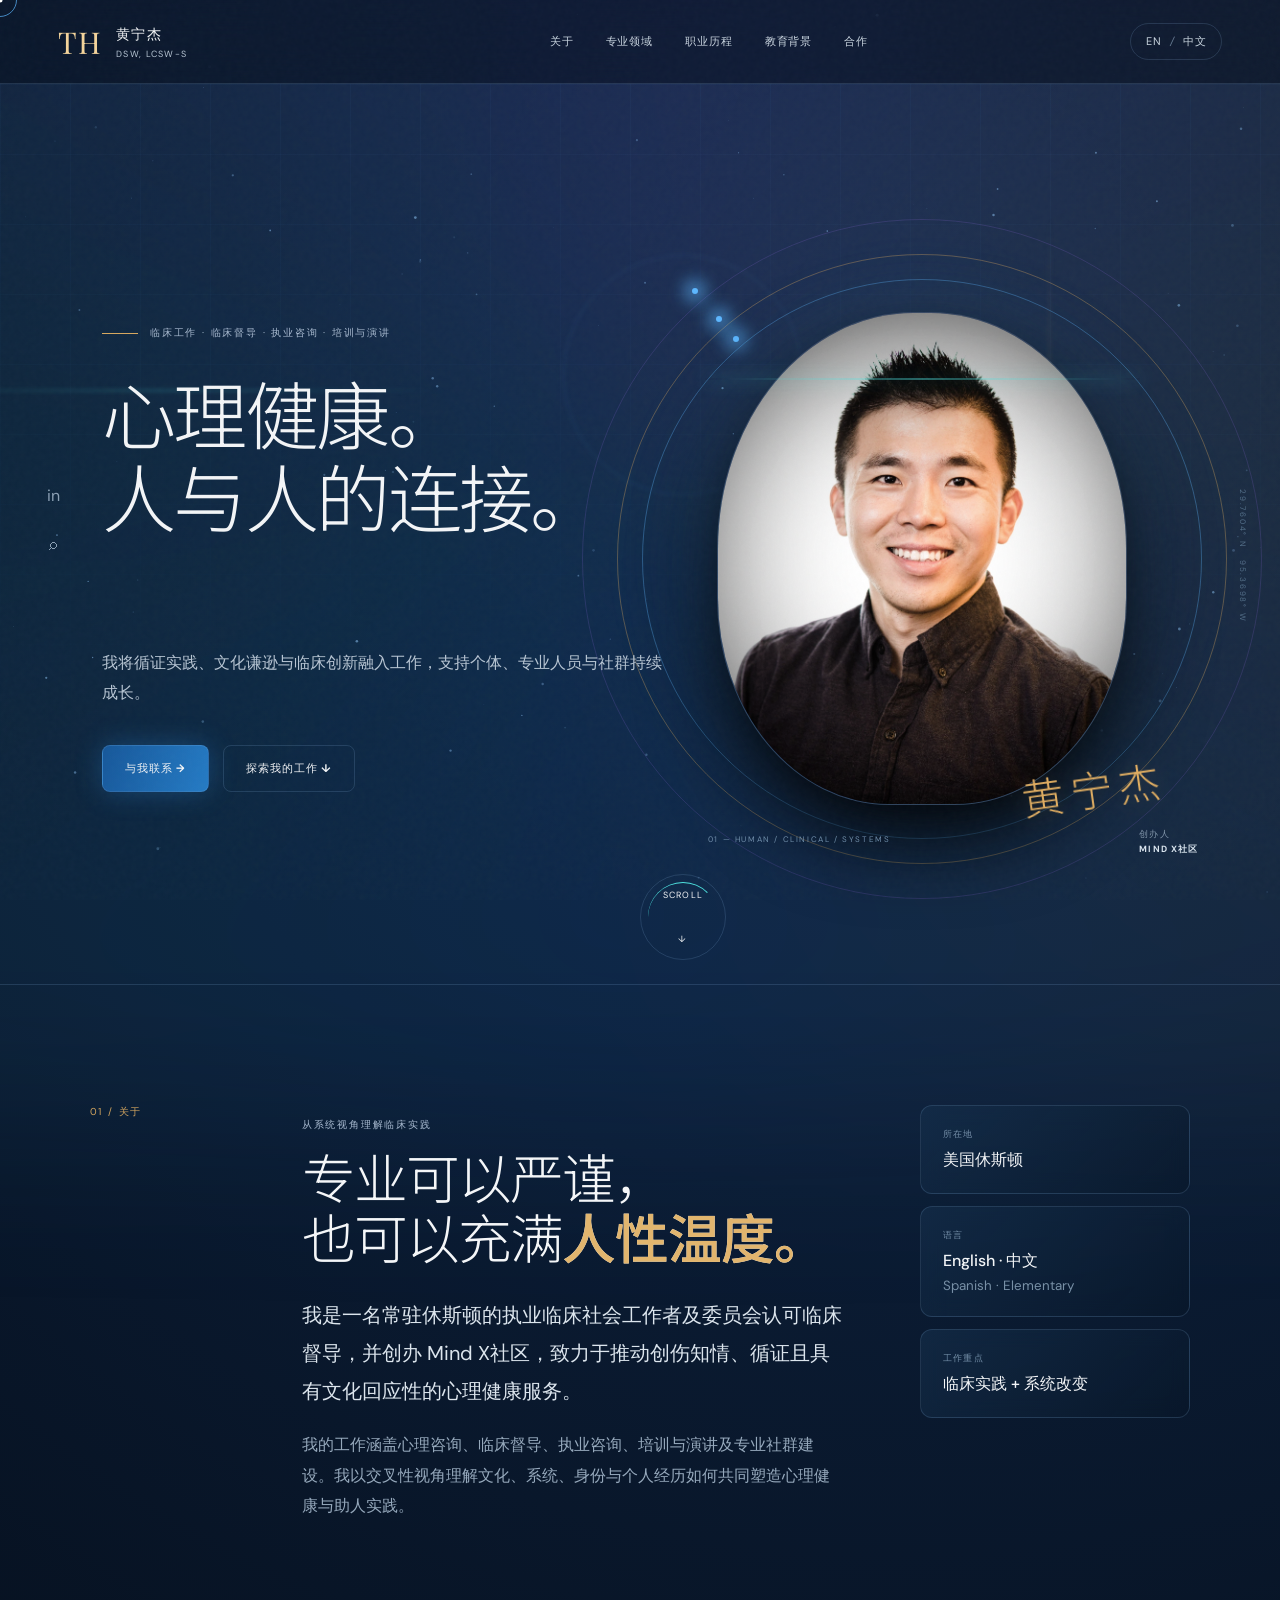
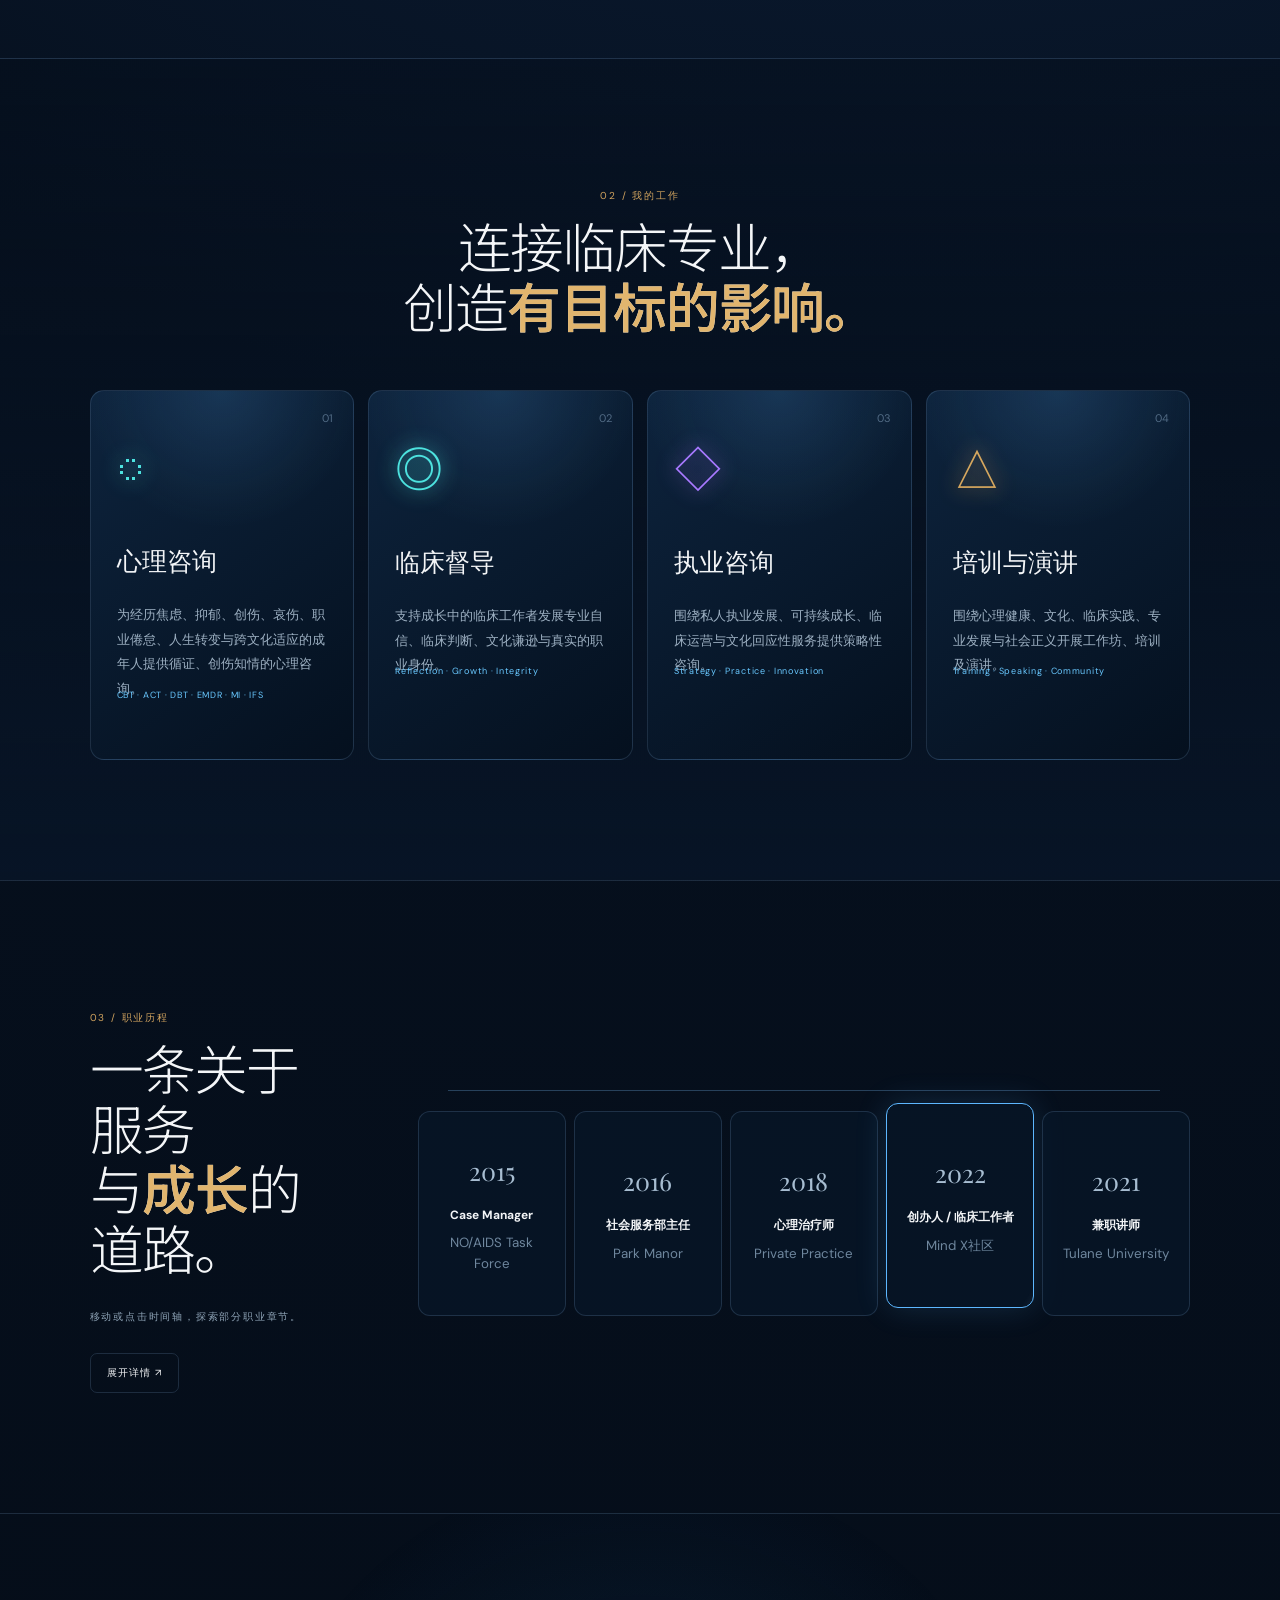
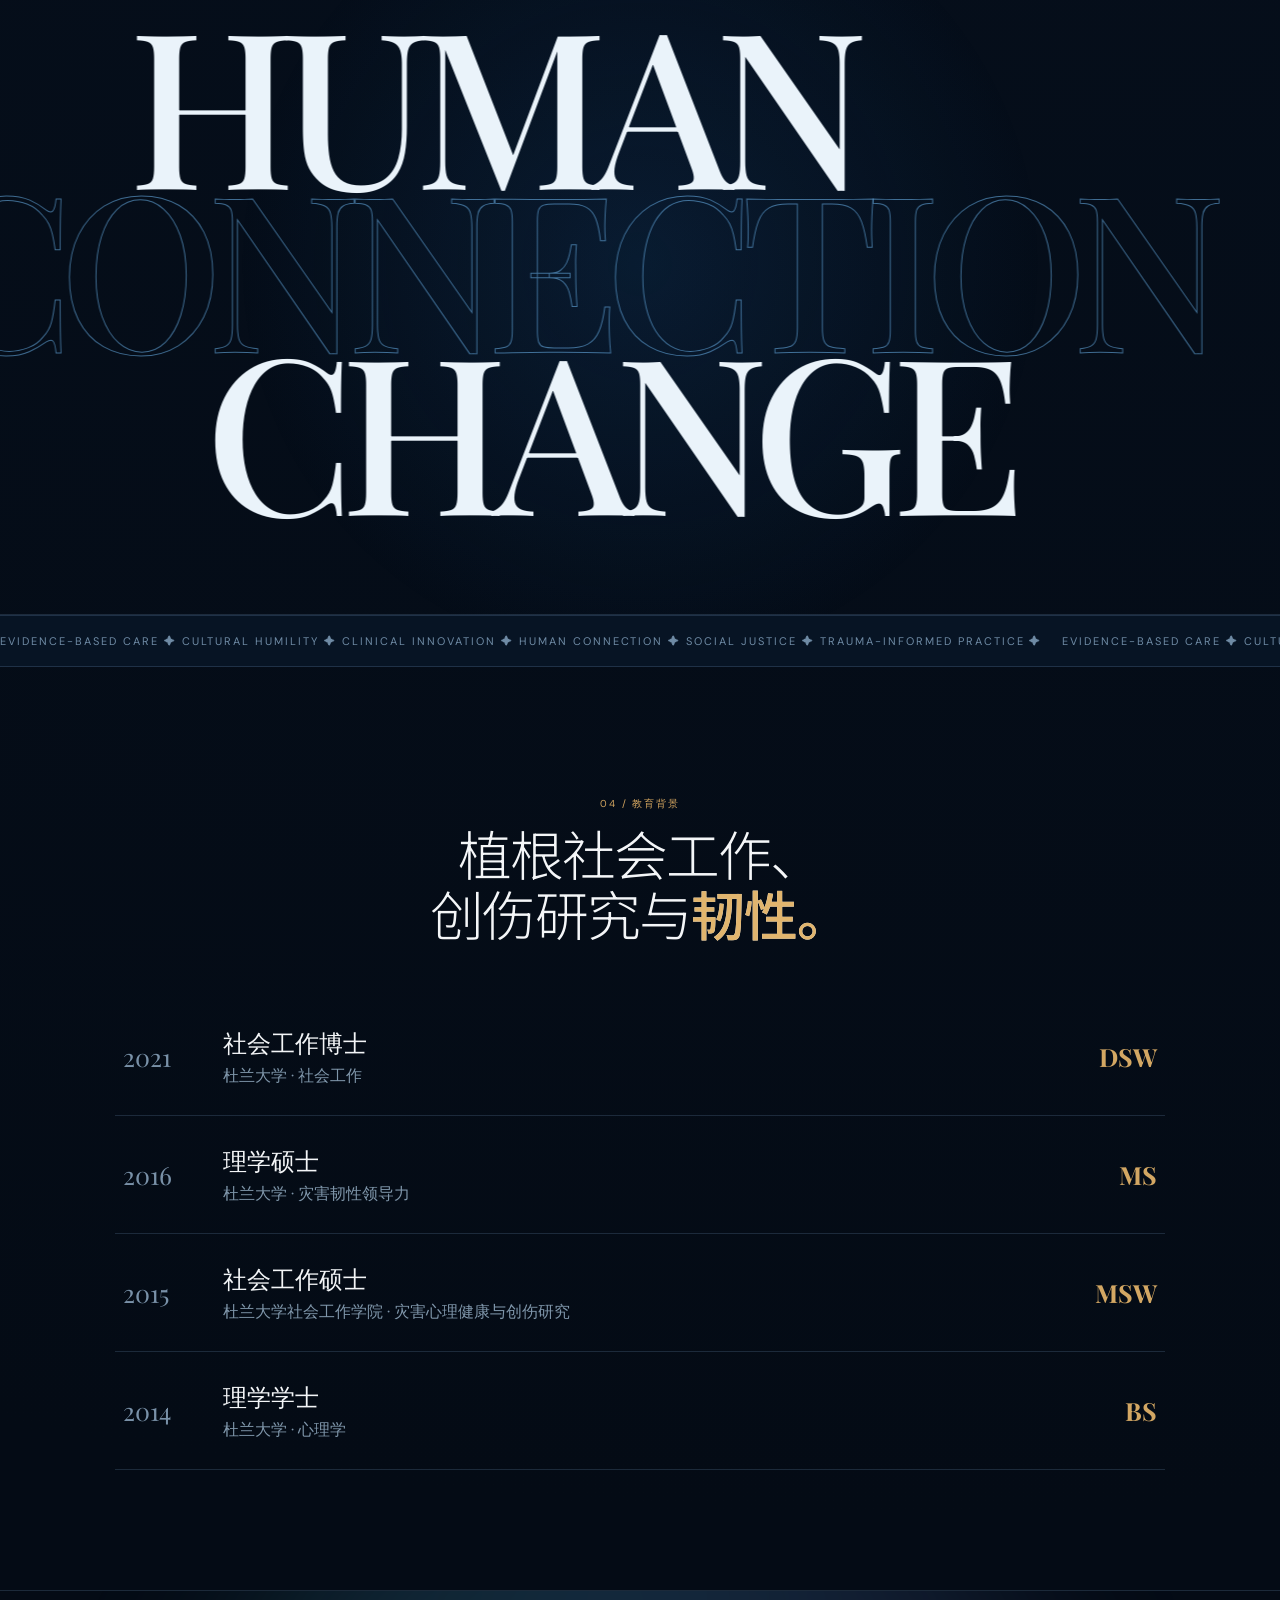
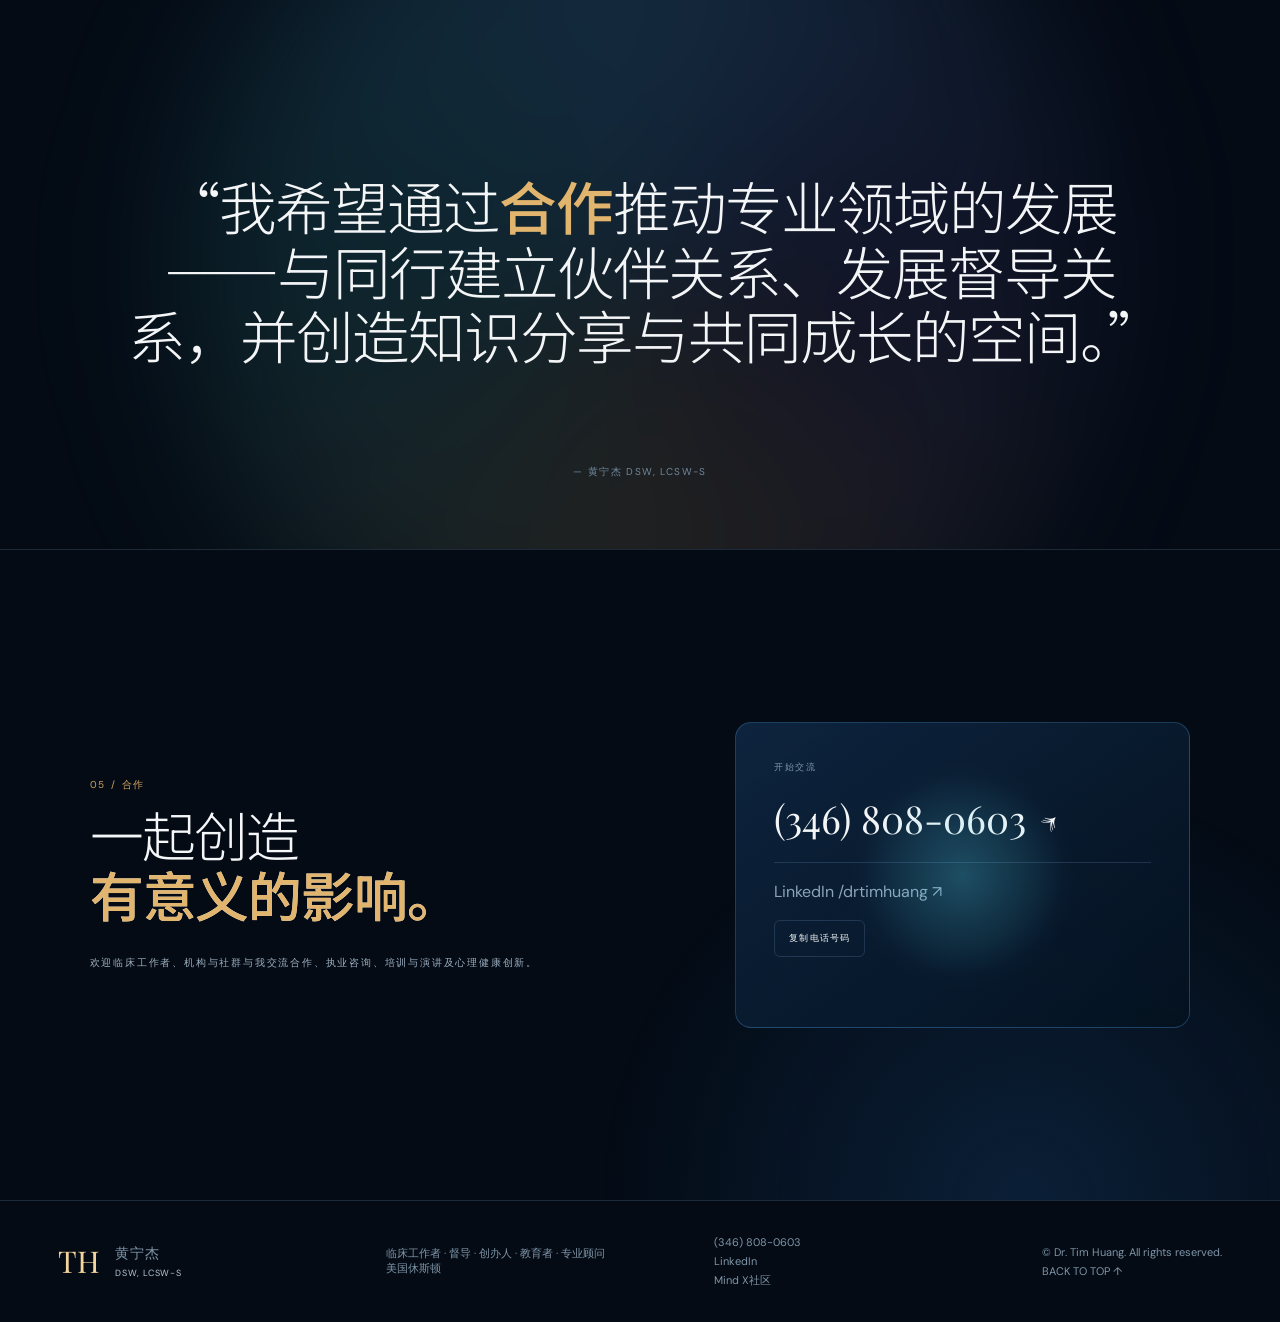
==== zh.html @ 2903842d "portfolio updated" ====
<!doctype html><html lang="zh-CN"><head><meta charset="utf-8"><meta name="viewport" content="width=device-width,initial-scale=1"><title>黄宁杰 DSW, LCSW-S</title><meta name="description" content="黄宁杰 DSW, LCSW-S：临床工作者、督导、创办人、教育者与专业顾问。"><meta name="theme-color" content="#07111f"><link rel="alternate" hreflang="zh-CN" href="zh.html"><link rel="stylesheet" href="style.css?v=signature-v4-elegant"></head><body><div class="preloader" aria-hidden="true"><div class="preloader-mark">TH</div><div class="preloader-line"><i></i></div></div><div class="noise"></div><div class="cursor-label">VIEW</div>
<canvas id="stars" aria-hidden="true"></canvas><div class="cursor-dot"></div><div class="cursor-ring"></div><div class="progress"></div>
<header class="nav"><a class="brand magnetic" href="#top"><span class="monogram">TH</span><span>黄宁杰<small>DSW, LCSW-S</small></span></a><nav><a href="#about">关于</a><a href="#expertise">专业领域</a><a href="#journey">职业历程</a><a href="#education">教育背景</a><a href="#contact">合作</a></nav><a class="lang magnetic" href="index.html">EN <i>/</i> 中文</a></header>
<main id="top">
<section class="hero"><div class="hero-grid"></div><div class="hero-beam beam-a"></div><div class="hero-beam beam-b"></div><div class="hero-beam beam-c"></div><div class="hero-coordinates">29.7604° N &nbsp; 95.3698° W</div><div class="hero-copy" data-reveal><div class="kicker"><span></span>临床工作 · 临床督导 · 执业咨询 · 培训与演讲</div><h1>心理健康。<br>人与人的连接。<br><em>有意义的改变。</em></h1><p>我将循证实践、文化谦逊与临床创新融入工作，支持个体、专业人员与社群持续成长。</p><div class="actions"><a class="btn primary magnetic" href="#contact">与我联系 <b>→</b></a><a class="btn ghost magnetic" href="#journey">探索我的工作 <b>↓</b></a></div></div>
<div class="portrait-stage" data-reveal><div class="orbit o1"></div><div class="orbit o2"></div><div class="orbit o3"></div><div class="portrait-glow"></div><div class="scanline"></div><div class="portrait-index">01 — HUMAN / CLINICAL / SYSTEMS</div><div class="portrait-wrap"><img src="assets/tim-huang-profile.jpg" alt="黄宁杰 DSW, LCSW-S"></div><div class="signature zh-signature">黄宁杰</div><div class="founder">创办人<br><b>MIND X社区</b></div></div>
<div class="social-rail"><a href="https://www.linkedin.com/in/drtimhuang" aria-label="LinkedIn">in</a><a href="tel:+13468080603" aria-label="Phone">⌕</a></div><a class="scroll-cue" href="#about"><span>SCROLL</span><i>↓</i></a></section>
<section id="about" class="intro section"><div class="section-tag" data-reveal>01 / 关于</div><div class="intro-copy" data-reveal><p class="eyebrow">从系统视角理解临床实践</p><h2>专业可以严谨，<br>也可以充满<em>人性温度。</em></h2><p class="big">我是一名常驻休斯顿的执业临床社会工作者及委员会认可临床督导，并创办 Mind X社区，致力于推动创伤知情、循证且具有文化回应性的心理健康服务。</p><p>我的工作涵盖心理咨询、临床督导、执业咨询、培训与演讲及专业社群建设。我以交叉性视角理解文化、系统、身份与个人经历如何共同塑造心理健康与助人实践。</p></div><div class="about-side" data-reveal><div class="glass-card"><span>所在地</span><b>美国休斯顿</b></div><div class="glass-card"><span>语言</span><b>English · 中文</b><small>Spanish · Elementary</small></div><div class="glass-card"><span>工作重点</span><b>临床实践 + 系统改变</b></div></div></section>
<section id="expertise" class="expertise section"><div class="section-head" data-reveal><p>02 / 我的工作</p><h2>连接临床专业，<br>创造<em>有目标的影响。</em></h2></div><div class="expert-grid">
<article class="feature-card tilt" data-reveal><div class="icon brain">◌</div><span>01</span><h3>心理咨询</h3><p>为经历焦虑、抑郁、创伤、哀伤、职业倦怠、人生转变与跨文化适应的成年人提供循证、创伤知情的心理咨询。</p><div class="tags">CBT · ACT · DBT · EMDR · MI · IFS</div></article>
<article class="feature-card tilt" data-reveal><div class="icon">◎</div><span>02</span><h3>临床督导</h3><p>支持成长中的临床工作者发展专业自信、临床判断、文化谦逊与真实的职业身份。</p><div class="tags">Reflection · Growth · Integrity</div></article>
<article class="feature-card tilt" data-reveal><div class="icon">◇</div><span>03</span><h3>执业咨询</h3><p>围绕私人执业发展、可持续成长、临床运营与文化回应性服务提供策略性咨询。</p><div class="tags">Strategy · Practice · Innovation</div></article>
<article class="feature-card tilt" data-reveal><div class="icon">△</div><span>04</span><h3>培训与演讲</h3><p>围绕心理健康、文化、临床实践、专业发展与社会正义开展工作坊、培训及演讲。</p><div class="tags">Training · Speaking · Community</div></article></div></section>
<section id="journey" class="journey section"><div class="journey-intro" data-reveal><p>03 / 职业历程</p><h2>一条关于服务<br>与<em>成长</em>的道路。</h2><p>移动或点击时间轴，探索部分职业章节。</p><button class="timeline-toggle magnetic" type="button">展开详情 ↗</button></div><div class="timeline" data-reveal><div class="timeline-line"><i></i></div>
<button class="milestone" data-year="2015" data-title="NO/AIDS Task Force" data-detail="Social Work Intern / Case Manager — strengths-based biopsychosocial assessment, health education, care coordination, benefits navigation, and recovery support."><span>2015</span><b>Case Manager</b><small>NO/AIDS Task Force</small></button>
<button class="milestone" data-year="2016" data-title="Park Manor of Westchase" data-detail="社会服务部主任 — led social services operations, interdisciplinary care planning, advocacy, discharge coordination, staff consultation, and MSW field supervision."><span>2016</span><b>社会服务部主任</b><small>Park Manor</small></button>
<button class="milestone" data-year="2018" data-title="Private Practice" data-detail="心理治疗师 — telehealth assessment and treatment for anxiety, depression, trauma, grief, self-development, life transitions, and cross-cultural adaptation."><span>2018</span><b>心理治疗师</b><small>Private Practice</small></button>
<button class="milestone active" data-year="2022" data-title="Mind X社区" data-detail="创办人 / 临床工作者 — directing a psychotherapy collective while providing psychotherapy, clinical supervision, practice consultation, and building a global professional support network."><span>2022</span><b>创办人 / 临床工作者</b><small>Mind X社区</small></button>
<button class="milestone" data-year="2021" data-title="Tulane University" data-detail="兼职讲师 — taught SOWK 2510 Making Meaning of Trauma, examining traumatic suffering and the role of spirituality and faith."><span>2021</span><b>兼职讲师</b><small>Tulane University</small></button>
<div class="timeline-detail"><span>2022</span><h3>Mind X社区</h3><p>创办人 / 临床工作者 — directing a psychotherapy collective while providing psychotherapy, clinical supervision, practice consultation, and building a global professional support network.</p></div></div></section>
<section class="interlude"><div class="interlude-word">HUMAN</div><div class="interlude-word outline">CONNECTION</div><div class="interlude-word">CHANGE</div></section><section class="principles"><div class="marquee"><span>EVIDENCE-BASED CARE ✦ CULTURAL HUMILITY ✦ CLINICAL INNOVATION ✦ HUMAN CONNECTION ✦ SOCIAL JUSTICE ✦ TRAUMA-INFORMED PRACTICE ✦ </span><span>EVIDENCE-BASED CARE ✦ CULTURAL HUMILITY ✦ CLINICAL INNOVATION ✦ HUMAN CONNECTION ✦ SOCIAL JUSTICE ✦ TRAUMA-INFORMED PRACTICE ✦ </span></div></section>
<section id="education" class="education section"><div class="section-head" data-reveal><p>04 / 教育背景</p><h2>植根社会工作、<br>创伤研究与<em>韧性。</em></h2></div><div class="degree-stack">
<article class="degree" data-reveal><span>2021</span><div><h3>社会工作博士</h3><p>杜兰大学 · 社会工作</p></div><b>DSW</b></article><article class="degree" data-reveal><span>2016</span><div><h3>理学硕士</h3><p>杜兰大学 · 灾害韧性领导力</p></div><b>MS</b></article><article class="degree" data-reveal><span>2015</span><div><h3>社会工作硕士</h3><p>杜兰大学社会工作学院 · 灾害心理健康与创伤研究</p></div><b>MSW</b></article><article class="degree" data-reveal><span>2014</span><div><h3>理学学士</h3><p>杜兰大学 · 心理学</p></div><b>BS</b></article></div></section>
<section class="manifesto"><div class="manifesto-orb"></div><p data-reveal>“我希望通过<em>合作</em>推动专业领域的发展——与同行建立伙伴关系、发展督导关系，并创造知识分享与共同成长的空间。”</p><span>— 黄宁杰 DSW, LCSW-S</span></section>
<section id="contact" class="contact section"><div class="contact-copy" data-reveal><p>05 / 合作</p><h2>一起创造<br><em>有意义的影响。</em></h2><p>欢迎临床工作者、机构与社群与我交流合作、执业咨询、培训与演讲及心理健康创新。</p></div><div class="contact-panel tilt" data-reveal><span>开始交流</span><a class="phone magnetic" href="tel:+13468080603">(346) 808-0603 <b>↗</b></a><a href="https://www.linkedin.com/in/drtimhuang">LinkedIn /drtimhuang ↗</a><button class="copy magnetic" data-copy="(346) 808-0603">复制电话号码</button><small class="copy-status"></small></div></section>
</main><footer><a class="brand" href="#top"><span class="monogram">TH</span><span>黄宁杰<small>DSW, LCSW-S</small></span></a><p>临床工作者 · 督导 · 创办人 · 教育者 · 专业顾问<br>美国休斯顿</p><div><a href="tel:+13468080603">(346) 808-0603</a><a href="https://www.linkedin.com/in/drtimhuang">LinkedIn</a><a href="https://www.mindx.us">Mind X社区</a></div><div class="footer-end"><span>© Dr. Tim Huang. All rights reserved.</span><a href="#top">BACK TO TOP ↑</a></div></footer><script src="main.js?v=signature-v4-elegant"></script></body></html>
---- style.css ----
@import url('https://fonts.googleapis.com/css2?family=DM+Sans:wght@300;400;500;600&family=Playfair+Display:ital,wght@0,500;1,500&family=Noto+Sans+SC:wght@300;400;500;600&display=swap');
:root{--bg:#06101e;--bg2:#09182b;--panel:rgba(11,29,51,.72);--line:rgba(141,184,225,.18);--text:#f3f5f7;--muted:#91a4ba;--blue:#5db7ff;--cyan:#4de2df;--gold:#d7a85f;--violet:#a879ff;--serif:'Playfair Display',Georgia,serif;--sans:'DM Sans','PingFang SC','Microsoft YaHei',sans-serif}*{box-sizing:border-box}html{scroll-behavior:smooth}body{margin:0;background:radial-gradient(circle at 70% 5%,#10284a 0,#06101e 30%,#040b15 75%);color:var(--text);font-family:var(--sans);overflow-x:hidden}a{color:inherit;text-decoration:none}button{font:inherit;color:inherit}.progress{position:fixed;z-index:100;top:0;left:0;height:2px;width:0;background:linear-gradient(90deg,var(--blue),var(--cyan),var(--gold));box-shadow:0 0 16px var(--blue)}#stars{position:fixed;inset:0;width:100%;height:100%;z-index:-1;opacity:.65}.cursor-dot,.cursor-ring{position:fixed;pointer-events:none;z-index:999;transform:translate(-50%,-50%);border-radius:50%}.cursor-dot{width:5px;height:5px;background:#fff}.cursor-ring{width:34px;height:34px;border:1px solid rgba(93,183,255,.7);transition:width .2s,height .2s,border-color .2s}.cursor-ring.hover{width:58px;height:58px;border-color:var(--gold)}.nav{height:84px;position:fixed;z-index:90;top:0;left:0;right:0;display:flex;align-items:center;padding:0 4.5vw;border-bottom:1px solid var(--line);background:rgba(4,11,21,.45);backdrop-filter:blur(18px);transition:.3s}.nav.scrolled{height:68px;background:rgba(4,11,21,.82)}.brand{display:flex;align-items:center;gap:14px;min-width:230px;font-family:var(--serif);letter-spacing:.08em}.brand .monogram{font-size:30px;color:#f4d49b}.brand>span:last-child{font-size:14px}.brand small{display:block;font-family:var(--sans);font-size:9px;color:#b9c7d5;margin-top:4px}.nav nav{display:flex;gap:2.5vw;margin:auto}.nav nav a,.lang{font-size:11px;letter-spacing:.08em;text-transform:uppercase;color:#c9d5e0;position:relative}.nav nav a:after{content:'';position:absolute;left:0;right:100%;bottom:-9px;height:1px;background:var(--blue);transition:.3s}.nav nav a:hover:after{right:0}.lang{border:1px solid var(--line);padding:10px 15px;border-radius:22px}.lang i{color:#657b92;margin:0 4px}.hero{min-height:100vh;position:relative;display:grid;grid-template-columns:1.05fr .95fr;align-items:center;padding:130px 8vw 80px;overflow:hidden}.hero-grid{position:absolute;inset:0;background-image:linear-gradient(rgba(93,183,255,.035) 1px,transparent 1px),linear-gradient(90deg,rgba(93,183,255,.035) 1px,transparent 1px);background-size:70px 70px;mask-image:linear-gradient(to bottom,black,transparent 80%)}.hero-copy{position:relative;z-index:4;max-width:700px}.kicker,.eyebrow{font-size:10px;letter-spacing:.18em;color:#a8bad0}.kicker span{display:inline-block;width:36px;height:1px;background:var(--gold);vertical-align:middle;margin-right:12px}.hero h1,.section h2,.manifesto p{font-family:var(--serif);font-weight:500}.hero h1{font-size:clamp(54px,5.8vw,94px);line-height:.98;margin:30px 0 28px;letter-spacing:-.035em}.hero h1 em,.section h2 em,.manifesto em,.contact h2 em{font-style:italic;color:#e1b56e}.hero-copy>p{max-width:610px;color:#b7c5d3;line-height:1.75;font-size:16px}.actions{display:flex;gap:14px;margin-top:36px}.btn{padding:15px 22px;border-radius:8px;font-size:11px;letter-spacing:.08em;border:1px solid var(--line);position:relative;overflow:hidden}.btn.primary{background:linear-gradient(110deg,#17589a,#257bc5);box-shadow:0 0 28px rgba(55,151,240,.28)}.btn:before{content:'';position:absolute;inset:-2px;transform:translateX(-110%);background:linear-gradient(90deg,transparent,rgba(255,255,255,.18),transparent);transition:.55s}.btn:hover:before{transform:translateX(110%)}.portrait-stage{position:relative;height:min(700px,72vh);display:grid;place-items:center}.portrait-wrap{width:min(440px,32vw);aspect-ratio:.83;position:relative;z-index:4;border-radius:48% 48% 42% 42%;overflow:hidden;box-shadow:0 30px 80px #000,0 0 80px rgba(93,183,255,.18);border:1px solid rgba(255,255,255,.12);transform-style:preserve-3d}.portrait-wrap img{width:100%;height:100%;object-fit:cover;object-position:center 22%;filter:saturate(.88) contrast(1.02)}.portrait-glow{position:absolute;width:520px;height:520px;border-radius:50%;background:radial-gradient(circle,rgba(33,105,180,.32),transparent 68%);filter:blur(10px)}.orbit{position:absolute;border-radius:50%;border:1px solid rgba(93,183,255,.35);animation:spin 18s linear infinite}.o1{width:560px;height:560px}.o2{width:610px;height:610px;border-color:rgba(215,168,95,.35);animation-duration:28s;animation-direction:reverse}.o3{width:680px;height:680px;border-color:rgba(168,121,255,.16);animation-duration:40s}.orbit:after{content:'';position:absolute;width:6px;height:6px;background:var(--blue);border-radius:50%;top:10%;left:16%;box-shadow:0 0 18px 5px var(--blue)}@keyframes spin{to{transform:rotate(360deg)}}.signature{position:absolute;z-index:5;right:2%;bottom:10%;font-family:var(--serif);font-style:italic;font-size:42px;color:#e0ad61;transform:rotate(-8deg)}.zh-signature{font-family:'PingFang SC','Microsoft YaHei',sans-serif;font-style:normal;font-weight:300;letter-spacing:.12em}.founder{position:absolute;z-index:5;right:-4%;bottom:4%;font-size:9px;line-height:1.7;color:#8196aa;letter-spacing:.12em}.founder b{color:#d9e4ee}.social-rail{position:absolute;left:3vw;top:44%;display:grid;gap:18px;z-index:5}.social-rail a{color:#8ba0b5;border:1px solid transparent;width:30px;height:30px;display:grid;place-items:center;border-radius:50%;transition:.3s}.social-rail a:hover{border-color:var(--blue);color:#fff;box-shadow:0 0 20px rgba(93,183,255,.3)}.scroll-cue{position:absolute;bottom:24px;left:50%;z-index:5;display:grid;place-items:center;width:86px;height:86px;border:1px solid var(--line);border-radius:50%;font-size:9px;letter-spacing:.12em}.scroll-cue i{font-style:normal;margin-top:5px}.section{padding:120px 7vw;position:relative}.section-tag,.section-head>p,.journey-intro>p,.contact-copy>p{font-size:10px;letter-spacing:.18em;color:#d2a45f}.intro{display:grid;grid-template-columns:.5fr 2fr 1fr;gap:6vw;align-items:start;border-top:1px solid var(--line)}.intro h2,.section-head h2,.journey h2,.contact h2{font-size:clamp(40px,4.2vw,68px);line-height:1.05;margin:12px 0 30px;letter-spacing:-.025em}.intro-copy .big{font-size:20px;line-height:1.7;color:#dce5ed}.intro-copy>p:not(.big,.eyebrow){color:#96a9bc;line-height:1.8}.about-side{display:grid;gap:12px}.glass-card{padding:22px;border:1px solid var(--line);background:linear-gradient(135deg,rgba(22,49,78,.6),rgba(8,22,39,.5));border-radius:12px;backdrop-filter:blur(10px)}.glass-card span{display:block;font-size:9px;letter-spacing:.14em;color:#7690a9;margin-bottom:8px}.glass-card b{font-weight:500}.glass-card small{display:block;color:#7890a6;margin-top:5px}.expertise{background:linear-gradient(180deg,rgba(4,12,23,.3),rgba(8,21,39,.9));border-top:1px solid var(--line);border-bottom:1px solid var(--line)}.section-head{text-align:center;max-width:900px;margin:0 auto 55px}.expert-grid{display:grid;grid-template-columns:repeat(4,1fr);gap:14px;max-width:1500px;margin:auto}.feature-card{min-height:360px;padding:32px 26px;border:1px solid var(--line);border-radius:14px;background:radial-gradient(circle at var(--mx,50%) var(--my,0%),rgba(93,183,255,.15),transparent 35%),linear-gradient(145deg,rgba(15,38,65,.88),rgba(5,16,30,.88));position:relative;overflow:hidden;transition:border-color .3s,box-shadow .3s;transform-style:preserve-3d}.feature-card:hover{border-color:rgba(93,183,255,.48);box-shadow:0 22px 60px rgba(0,0,0,.35),0 0 35px rgba(93,183,255,.08)}.feature-card>span{position:absolute;right:20px;top:20px;color:#526c85;font-size:11px}.feature-card .icon{font-size:48px;color:var(--cyan);margin:15px 0 42px;text-shadow:0 0 20px currentColor}.feature-card:nth-child(3) .icon{color:var(--violet)}.feature-card:nth-child(4) .icon{color:var(--gold)}.feature-card h3{font-family:var(--serif);font-size:25px;font-weight:500}.feature-card p{color:#9db0c2;line-height:1.65;font-size:13px}.tags{position:absolute;bottom:26px;font-size:9px;letter-spacing:.08em;color:#69c8ff}.journey{display:grid;grid-template-columns:.65fr 2fr;gap:6vw;align-items:center}.journey-intro p:not(:first-child){color:#8fa4b7;line-height:1.7}.timeline-toggle{background:transparent;border:1px solid var(--line);border-radius:7px;padding:12px 16px;font-size:10px;letter-spacing:.1em;margin-top:18px}.timeline{position:relative;display:grid;grid-template-columns:repeat(5,1fr);gap:8px;padding-top:34px}.timeline-line{position:absolute;left:4%;right:4%;top:13px;height:1px;background:#27415b}.timeline-line i{display:block;width:54%;height:100%;background:linear-gradient(90deg,var(--blue),var(--cyan));box-shadow:0 0 10px var(--blue)}.milestone{min-height:205px;padding:25px 15px;background:rgba(8,23,41,.72);border:1px solid var(--line);border-radius:12px;text-align:center;cursor:pointer;transition:.35s;position:relative}.milestone:before{content:'';position:absolute;top:-26px;left:50%;width:7px;height:7px;border-radius:50%;background:#7591aa;box-shadow:0 0 0 5px var(--bg)}.milestone:hover,.milestone.active{transform:translateY(-8px);border-color:var(--blue);box-shadow:0 0 32px rgba(93,183,255,.16)}.milestone.active:before{background:var(--cyan);box-shadow:0 0 15px var(--cyan),0 0 0 5px var(--bg)}.milestone span{font-family:var(--serif);font-size:25px;color:#a7bdd1}.milestone b{display:block;font-size:12px;margin:20px 0 8px}.milestone small{color:#6f879e}.timeline-detail{display:none;grid-column:1/-1;margin-top:12px;padding:24px;border:1px solid rgba(93,183,255,.28);background:rgba(12,33,57,.8);border-radius:12px}.timeline.expanded .timeline-detail{display:block;animation:fade .4s}.timeline-detail span{color:var(--cyan);font-family:var(--serif);font-size:28px}.timeline-detail h3{font-size:20px;margin:5px 0}.timeline-detail p{color:#9eb1c3;line-height:1.7;margin-bottom:0}@keyframes fade{from{opacity:0;transform:translateY(8px)}}.principles{overflow:hidden;border-block:1px solid var(--line);padding:18px 0;background:#071424}.marquee{display:flex;width:max-content;animation:marquee 35s linear infinite;color:#6f8ba5;font-size:11px;letter-spacing:.18em}.marquee span{padding-right:20px}@keyframes marquee{to{transform:translateX(-50%)}}.degree-stack{max-width:1050px;margin:auto}.degree{display:grid;grid-template-columns:100px 1fr 90px;align-items:center;padding:28px 8px;border-bottom:1px solid var(--line);transition:.3s}.degree:hover{padding-left:20px;background:linear-gradient(90deg,rgba(93,183,255,.06),transparent)}.degree>span{font-family:var(--serif);font-size:25px;color:#7991a8}.degree h3{font-family:var(--serif);font-size:24px;font-weight:500;margin:0 0 5px}.degree p{color:#7f96aa;margin:0}.degree>b{font-family:var(--serif);font-size:25px;color:#d3a763;text-align:right}.manifesto{min-height:560px;display:grid;place-items:center;text-align:center;position:relative;overflow:hidden;padding:80px 10vw;border-block:1px solid var(--line)}.manifesto p{font-size:clamp(36px,4.5vw,70px);max-width:1200px;line-height:1.18;position:relative;z-index:2}.manifesto>span{position:absolute;bottom:70px;color:#70889e;font-size:10px;letter-spacing:.14em}.manifesto-orb{position:absolute;width:650px;height:650px;border-radius:50%;background:radial-gradient(circle,rgba(43,126,204,.18),transparent 62%);animation:pulse 5s ease-in-out infinite}@keyframes pulse{50%{transform:scale(1.15);opacity:.7}}.contact{display:grid;grid-template-columns:1.1fr .9fr;gap:7vw;align-items:center;min-height:650px;background:radial-gradient(circle at 80% 100%,rgba(35,105,177,.22),transparent 35%)}.contact-copy>p:last-child{color:#9db0c1;max-width:650px;line-height:1.75}.contact-panel{padding:38px;border:1px solid rgba(93,183,255,.25);background:linear-gradient(145deg,rgba(17,45,76,.75),rgba(5,17,31,.8));border-radius:16px;display:grid;gap:18px}.contact-panel>span{font-size:9px;letter-spacing:.16em;color:#7e96ab}.contact-panel .phone{font-family:var(--serif);font-size:clamp(28px,3vw,48px);border-bottom:1px solid var(--line);padding-bottom:18px}.contact-panel>a:not(.phone){color:#8ca4ba}.copy{width:max-content;background:transparent;border:1px solid var(--line);padding:11px 14px;border-radius:6px;font-size:9px;letter-spacing:.12em}.copy-status{color:var(--cyan);min-height:14px}footer{display:grid;grid-template-columns:1fr 1fr 1fr auto;gap:30px;align-items:center;padding:34px 4.5vw;border-top:1px solid var(--line);color:#7f95a8;font-size:11px}footer div{display:grid;gap:5px}footer>a:last-child{font-size:9px;letter-spacing:.1em;color:#6eaee5}[data-reveal]{opacity:0;transform:translateY(28px);transition:opacity .8s ease,transform .8s cubic-bezier(.2,.7,.2,1)}[data-reveal].visible{opacity:1;transform:none}.tilt{transition:transform .16s ease-out}.magnetic{transition:transform .18s ease-out}
@media(max-width:1050px){.nav nav{display:none}.hero{grid-template-columns:1fr;padding-top:130px}.portrait-stage{height:600px}.portrait-wrap{width:min(420px,72vw)}.hero-copy{text-align:center;margin:auto}.kicker{justify-content:center}.actions{justify-content:center}.social-rail{display:none}.intro{grid-template-columns:1fr}.expert-grid{grid-template-columns:1fr 1fr}.journey{grid-template-columns:1fr}.contact{grid-template-columns:1fr}.founder{right:5%}footer{grid-template-columns:1fr 1fr}.cursor-dot,.cursor-ring{display:none}}@media(max-width:650px){.nav{padding:0 20px}.brand{min-width:0}.brand .monogram{font-size:25px}.brand>span:last-child{font-size:11px}.lang{font-size:9px;padding:8px 10px}.hero{padding:110px 22px 60px;min-height:auto}.hero h1{font-size:48px}.hero-copy>p{font-size:14px}.portrait-stage{height:470px}.portrait-wrap{width:78vw}.o1{width:360px;height:360px}.o2{width:410px;height:410px}.o3{width:450px;height:450px}.signature{font-size:28px;right:5%}.founder{display:none}.scroll-cue{display:none}.section{padding:85px 22px}.expert-grid{grid-template-columns:1fr}.feature-card{min-height:320px}.timeline{grid-template-columns:1fr 1fr}.timeline-line{display:none}.milestone:before{display:none}.timeline-detail{grid-column:1/-1}.degree{grid-template-columns:65px 1fr 45px}.degree h3{font-size:19px}.manifesto{min-height:480px;padding:70px 22px}.manifesto p{font-size:35px}.contact{padding-top:90px;padding-bottom:90px}.contact-panel{padding:25px}.contact-panel .phone{font-size:29px}footer{grid-template-columns:1fr;padding:35px 22px}.actions{flex-direction:column}.btn{text-align:center}}
@media(prefers-reduced-motion:reduce){*{animation:none!important;scroll-behavior:auto!important;transition-duration:.01ms!important}.cursor-dot,.cursor-ring{display:none}[data-reveal]{opacity:1;transform:none}}

/* Signature V2: intentionally visible motion */
body:before{content:"";position:fixed;inset:-25%;z-index:-2;pointer-events:none;background:conic-gradient(from 180deg at 50% 50%,rgba(27,93,168,.15),rgba(77,226,223,.06),rgba(168,121,255,.10),rgba(215,168,95,.08),rgba(27,93,168,.15));filter:blur(90px);animation:auroraDrift 18s ease-in-out infinite alternate}
@keyframes auroraDrift{0%{transform:translate3d(-3%,-2%,0) rotate(-4deg) scale(1)}100%{transform:translate3d(4%,3%,0) rotate(7deg) scale(1.12)}}
.hero-copy{animation:heroBreath 7s ease-in-out infinite alternate}
@keyframes heroBreath{to{transform:translateY(-8px)}}
.portrait-wrap{animation:portraitFloat 6s ease-in-out infinite}
@keyframes portraitFloat{0%,100%{translate:0 0}50%{translate:0 -14px}}
.portrait-glow{animation:glowPulse 4.5s ease-in-out infinite}
@keyframes glowPulse{50%{transform:scale(1.13);opacity:.68}}
.signature{animation:signatureFloat 5s ease-in-out infinite alternate}
@keyframes signatureFloat{to{transform:rotate(-5deg) translateY(-8px)}}
.scroll-cue{animation:cuePulse 2.2s ease-in-out infinite}
@keyframes cuePulse{50%{box-shadow:0 0 0 12px rgba(93,183,255,.04),0 0 32px rgba(93,183,255,.16);transform:translateY(5px)}}
.feature-card .icon{animation:iconGlow 3s ease-in-out infinite alternate}
.feature-card:nth-child(2) .icon{animation-delay:.45s}.feature-card:nth-child(3) .icon{animation-delay:.9s}.feature-card:nth-child(4) .icon{animation-delay:1.35s}
@keyframes iconGlow{to{transform:translateY(-7px) scale(1.06);filter:brightness(1.2)}}
.milestone.active{animation:activeMilestone 2.6s ease-in-out infinite}
@keyframes activeMilestone{50%{box-shadow:0 0 50px rgba(93,183,255,.28)}}
.hero h1 em{background:linear-gradient(90deg,#e1b56e,#fff0c8,#79c8ff,#e1b56e);background-size:260% 100%;-webkit-background-clip:text;background-clip:text;color:transparent!important;animation:shimmerText 7s linear infinite}
@keyframes shimmerText{to{background-position:260% 0}}
.section-tag,.eyebrow{animation:labelGlow 3.8s ease-in-out infinite alternate}@keyframes labelGlow{to{text-shadow:0 0 18px rgba(93,183,255,.55);color:#d8e9f8}}
@media(prefers-reduced-motion:reduce){body:before,.hero-copy,.portrait-wrap,.portrait-glow,.signature,.scroll-cue,.feature-card .icon,.milestone.active,.hero h1 em,.section-tag,.eyebrow{animation-duration:18s!important;animation-iteration-count:1!important}}
\nbody:after{content:"";position:fixed;left:var(--px,-1000px);top:var(--py,-1000px);width:520px;height:520px;transform:translate(-50%,-50%);border-radius:50%;pointer-events:none;z-index:1;background:radial-gradient(circle,rgba(93,183,255,.09),rgba(77,226,223,.025) 38%,transparent 70%);mix-blend-mode:screen}main,.nav,footer{position:relative;z-index:2}\n


/* SIGNATURE V3 — MAX INTERACTION */
html[lang="zh-CN"] body{font-family:'Noto Sans SC','PingFang SC','Microsoft YaHei',system-ui,sans-serif;font-weight:300}
html[lang="zh-CN"] .hero h1,html[lang="zh-CN"] .section h2,html[lang="zh-CN"] .journey h2,html[lang="zh-CN"] .contact h2,html[lang="zh-CN"] .manifesto p{font-family:'Noto Sans SC','PingFang SC','Microsoft YaHei',sans-serif;font-weight:300;letter-spacing:-.035em;line-height:1.12}
html[lang="zh-CN"] .hero h1 em,html[lang="zh-CN"] .section h2 em,html[lang="zh-CN"] .manifesto em,html[lang="zh-CN"] .contact h2 em{font-family:inherit;font-style:normal;font-weight:500;letter-spacing:-.02em}
html[lang="zh-CN"] .zh-signature{font-family:'Noto Sans SC','PingFang SC',sans-serif;font-style:normal;font-weight:300;letter-spacing:.16em}
html[lang="zh-CN"] .hero-copy>p,html[lang="zh-CN"] .intro-copy p,html[lang="zh-CN"] .feature-card p{line-height:1.9}

.noise{position:fixed;inset:0;z-index:200;pointer-events:none;opacity:.035;background-image:url("data:image/svg+xml,%3Csvg viewBox='0 0 180 180' xmlns='http://www.w3.org/2000/svg'%3E%3Cfilter id='n'%3E%3CfeTurbulence type='fractalNoise' baseFrequency='.9' numOctaves='3' stitchTiles='stitch'/%3E%3C/filter%3E%3Crect width='100%25' height='100%25' filter='url(%23n)' opacity='.65'/%3E%3C/svg%3E")}
.preloader{position:fixed;inset:0;z-index:1000;background:#030914;display:grid;place-items:center;align-content:center;gap:24px;transition:opacity .8s cubic-bezier(.2,.8,.2,1),visibility .8s}.preloader.done{opacity:0;visibility:hidden}.preloader-mark{font-family:var(--serif);font-size:clamp(70px,12vw,180px);color:#f0d09b;letter-spacing:-.08em;animation:loaderPulse 1.2s ease-in-out infinite alternate}.preloader-line{width:min(320px,60vw);height:1px;background:#18324f;overflow:hidden}.preloader-line i{display:block;width:35%;height:100%;background:linear-gradient(90deg,transparent,var(--cyan),#fff,var(--gold),transparent);animation:loadLine 1.2s ease-in-out infinite}@keyframes loadLine{from{transform:translateX(-120%)}to{transform:translateX(320%)}}@keyframes loaderPulse{to{filter:drop-shadow(0 0 35px rgba(93,183,255,.45));transform:scale(1.035)}}
.hero{perspective:1200px}.hero-beam{position:absolute;pointer-events:none;filter:blur(2px);opacity:.5;mix-blend-mode:screen}.beam-a{width:45vw;height:1px;left:-10vw;top:34%;background:linear-gradient(90deg,transparent,var(--cyan),transparent);animation:beamA 7s ease-in-out infinite}.beam-b{height:55vh;width:1px;right:18%;top:15%;background:linear-gradient(transparent,var(--gold),transparent);animation:beamB 9s ease-in-out infinite}.beam-c{width:240px;height:240px;border:1px solid rgba(93,183,255,.28);border-radius:50%;left:44%;top:19%;animation:beamC 12s linear infinite}@keyframes beamA{50%{transform:translateX(75vw) rotate(-8deg);opacity:.9}}@keyframes beamB{50%{transform:translateY(25vh) rotate(12deg);opacity:.85}}@keyframes beamC{to{transform:rotate(360deg) scale(1.5);opacity:0}}
.hero-coordinates{position:absolute;right:2.5vw;top:45%;writing-mode:vertical-rl;font-size:8px;letter-spacing:.22em;color:#526e88;z-index:3}.portrait-index{position:absolute;left:8%;bottom:6%;z-index:6;font-size:8px;letter-spacing:.2em;color:#6f8da9}.scanline{position:absolute;z-index:7;width:min(460px,34vw);height:2px;top:22%;background:linear-gradient(90deg,transparent,rgba(77,226,223,.9),transparent);box-shadow:0 0 18px var(--cyan);opacity:.5;animation:scan 4.5s ease-in-out infinite}@keyframes scan{0%,100%{transform:translateY(0);opacity:0}15%{opacity:.6}50%{transform:translateY(390px);opacity:.35}85%{opacity:.6}}
.hero h1{transform-style:preserve-3d}.hero h1 br{user-select:none}.hero h1{animation:none}.hero h1 .char{display:inline-block;will-change:transform;transition:transform .12s ease-out,text-shadow .2s}
.hero-copy{animation:none}.portrait-stage{transform-style:preserve-3d}.portrait-wrap{animation:portraitFloat 4.8s ease-in-out infinite;will-change:transform,filter}.portrait-wrap:after{content:'';position:absolute;inset:0;background:linear-gradient(110deg,transparent 35%,rgba(255,255,255,.13) 49%,transparent 63%);transform:translateX(-140%);animation:portraitSheen 6s ease-in-out infinite}@keyframes portraitSheen{45%,100%{transform:translateX(140%)}}
.orbit{filter:drop-shadow(0 0 7px rgba(93,183,255,.2))}.o1{animation-duration:10s}.o2{animation-duration:16s}.o3{animation-duration:22s}
.scroll-cue:before{content:'';position:absolute;inset:7px;border-radius:50%;border-top:1px solid var(--cyan);border-right:1px solid transparent;animation:spin 2.2s linear infinite}
.feature-card{isolation:isolate}.feature-card:after{content:'';position:absolute;inset:-1px;border-radius:inherit;background:conic-gradient(from var(--angle,0deg),transparent 0 72%,rgba(93,183,255,.8),rgba(77,226,223,.8),transparent 86%);z-index:-1;opacity:0;transition:opacity .3s}.feature-card:hover:after{opacity:1;animation:borderSpin 2s linear infinite}@property --angle{syntax:'<angle>';initial-value:0deg;inherits:false}@keyframes borderSpin{to{--angle:360deg}}
.feature-card:hover .icon{transform:translateZ(55px) scale(1.18) rotate(-5deg)!important}.feature-card h3,.feature-card p,.feature-card .tags{transform:translateZ(25px)}
.interlude{height:78vh;min-height:600px;display:flex;flex-direction:column;justify-content:center;overflow:hidden;border-block:1px solid var(--line);background:radial-gradient(circle at 50% 50%,rgba(23,79,135,.22),transparent 55%)}.interlude-word{font-family:var(--serif);font-size:clamp(90px,17vw,280px);line-height:.75;white-space:nowrap;font-weight:500;letter-spacing:-.07em;color:#eaf3fa;transform:translateX(var(--shift,0));will-change:transform}.interlude-word:nth-child(1){--shift:-8vw}.interlude-word:nth-child(2){--shift:12vw}.interlude-word:nth-child(3){--shift:-2vw}.interlude-word.outline{color:transparent;-webkit-text-stroke:1px rgba(113,187,246,.55)}
.timeline-line i{width:0;transition:width .2s linear}.milestone{overflow:hidden}.milestone:after{content:'';position:absolute;inset:0;background:linear-gradient(120deg,transparent 20%,rgba(93,183,255,.08),transparent 75%);transform:translateX(-120%);transition:.6s}.milestone:hover:after{transform:translateX(120%)}
.degree{position:relative;overflow:hidden}.degree:before{content:'';position:absolute;left:0;top:0;bottom:0;width:2px;background:linear-gradient(var(--cyan),var(--blue),var(--gold));transform:scaleY(0);transform-origin:bottom;transition:.45s}.degree:hover:before{transform:scaleY(1)}
.manifesto-orb{width:900px;height:900px;background:conic-gradient(from 0deg,rgba(93,183,255,.18),rgba(168,121,255,.08),rgba(215,168,95,.14),rgba(77,226,223,.12),rgba(93,183,255,.18));filter:blur(80px);animation:manifestoSpin 18s linear infinite}@keyframes manifestoSpin{to{transform:rotate(360deg) scale(1.12)}}
.contact-panel{overflow:hidden}.contact-panel:before{content:'';position:absolute;width:220px;height:220px;border-radius:50%;background:radial-gradient(circle,rgba(77,226,223,.2),transparent 65%);left:var(--cx,50%);top:var(--cy,50%);transform:translate(-50%,-50%);pointer-events:none;transition:opacity .2s}.contact-panel .phone b{display:inline-block;animation:arrowDance 1.5s ease-in-out infinite}@keyframes arrowDance{50%{transform:translate(6px,-6px)}}
.cursor-label{position:fixed;z-index:1001;pointer-events:none;transform:translate(20px,20px);font-size:8px;letter-spacing:.16em;color:#fff;opacity:0;transition:opacity .2s}.cursor-label.show{opacity:.8}
body.page-ready .hero-copy>*{animation:heroIn .9s both cubic-bezier(.2,.75,.2,1)}body.page-ready .hero-copy>*:nth-child(2){animation-delay:.12s}body.page-ready .hero-copy>*:nth-child(3){animation-delay:.22s}body.page-ready .hero-copy>*:nth-child(4){animation-delay:.32s}@keyframes heroIn{from{opacity:0;transform:translateY(45px) rotateX(8deg);filter:blur(8px)}to{opacity:1;transform:none;filter:none}}
@media(max-width:1050px){.hero-coordinates,.portrait-index{display:none}.interlude{height:55vh;min-height:430px}.interlude-word{font-size:20vw}.scanline{width:75vw}}
@media(max-width:650px){.interlude{height:420px;min-height:0}.interlude-word{font-size:22vw;line-height:.9}.hero-beam{opacity:.25}.scanline{display:none}}
@media(prefers-reduced-motion:reduce){.preloader{display:none}.hero-beam,.scanline,.portrait-wrap:after,.interlude-word{animation:none!important}.interlude-word{transform:none!important}}

/* Signature V4 — elegant interaction refinements */
.portrait-wrap{animation:portraitBreathe 8s cubic-bezier(.45,0,.55,1) infinite;transition:box-shadow .7s ease,filter .7s ease;transform:none!important;rotate:none!important}
.portrait-wrap:hover{box-shadow:0 34px 95px #000,0 0 105px rgba(93,183,255,.28);filter:brightness(1.035)}
.portrait-wrap img{transition:transform 1.2s cubic-bezier(.2,.75,.2,1),filter 1.2s ease}
.portrait-wrap:hover img{transform:scale(1.018);filter:saturate(.94) contrast(1.035)}
@keyframes portraitBreathe{0%,100%{translate:0 0}50%{translate:0 -7px}}
.signature{white-space:nowrap;text-shadow:0 0 24px rgba(215,168,95,.18)}

.feature-card{--sx:50%;--sy:50%;--spark:0;isolation:isolate}
.feature-card:before{content:'';position:absolute;inset:0;border-radius:inherit;pointer-events:none;z-index:0;background:radial-gradient(circle 105px at var(--sx) var(--sy),rgba(255,255,255,.20) 0,rgba(93,183,255,.16) 12%,rgba(77,226,223,.08) 31%,transparent 68%);opacity:var(--spark);transition:opacity .24s ease;mix-blend-mode:screen}
.feature-card:after{content:'';position:absolute;width:5px;height:5px;left:var(--sx);top:var(--sy);border-radius:50%;pointer-events:none;z-index:3;background:#fff;opacity:var(--spark);transform:translate(-50%,-50%);box-shadow:0 0 7px 2px #fff,0 0 18px 7px rgba(93,183,255,.85),18px -10px 0 -1px rgba(215,168,95,.75),-14px 13px 0 -1px rgba(77,226,223,.75),9px 18px 0 -2px rgba(255,255,255,.8);transition:opacity .18s ease}
.feature-card>*{position:relative;z-index:2}.feature-card.spark{--spark:1}
.feature-card.spark .icon{filter:drop-shadow(0 0 14px currentColor);transform:translateY(-3px) scale(1.04)}
.feature-card .icon{transition:transform .6s cubic-bezier(.2,.8,.2,1),filter .6s ease}
.feature-card.spark{border-color:rgba(125,205,255,.55);box-shadow:0 24px 70px rgba(0,0,0,.38),0 0 38px rgba(93,183,255,.13)}

.feature-card .spark-particle{position:absolute;z-index:4;width:3px;height:3px;border-radius:50%;pointer-events:none;background:#fff;box-shadow:0 0 8px rgba(93,183,255,.9);animation:cursorSpark .65s cubic-bezier(.15,.7,.2,1) forwards}
@keyframes cursorSpark{from{opacity:1;transform:translate(-50%,-50%) scale(1)}to{opacity:0;transform:translate(calc(-50% + var(--dx)),calc(-50% + var(--dy))) scale(.15)}}

.section-head h2,.intro h2,.journey-intro h2,.contact h2{background:linear-gradient(100deg,#f4f6f8 0%,#f4f6f8 44%,#b8ddff 50%,#f4f6f8 56%,#f4f6f8 100%);background-size:240% auto;background-position:100% center;-webkit-background-clip:text;background-clip:text;color:transparent;animation:headingLustre 11s ease-in-out infinite}
.section-head h2 em,.intro h2 em,.journey-intro h2 em,.contact h2 em{-webkit-text-fill-color:#e1b56e}
@keyframes headingLustre{0%,72%,100%{background-position:100% center}84%{background-position:0 center}}
.milestone{overflow:hidden}.milestone:after{content:'';position:absolute;inset:-60% -30%;background:linear-gradient(115deg,transparent 42%,rgba(255,255,255,.12) 49%,transparent 56%);transform:translateX(-70%) rotate(8deg);transition:transform .9s ease;pointer-events:none}.milestone:hover:after,.milestone.active:after{transform:translateX(70%) rotate(8deg)}
.contact-panel{position:relative;overflow:hidden}.contact-panel:after{content:'';position:absolute;inset:0;pointer-events:none;background:radial-gradient(circle 160px at var(--cx,50%) var(--cy,50%),rgba(93,183,255,.13),transparent 72%);opacity:.8}
@media(prefers-reduced-motion:reduce){.portrait-wrap,.section-head h2,.intro h2,.journey-intro h2,.contact h2{animation:none!important}.feature-card .spark-particle{display:none}}
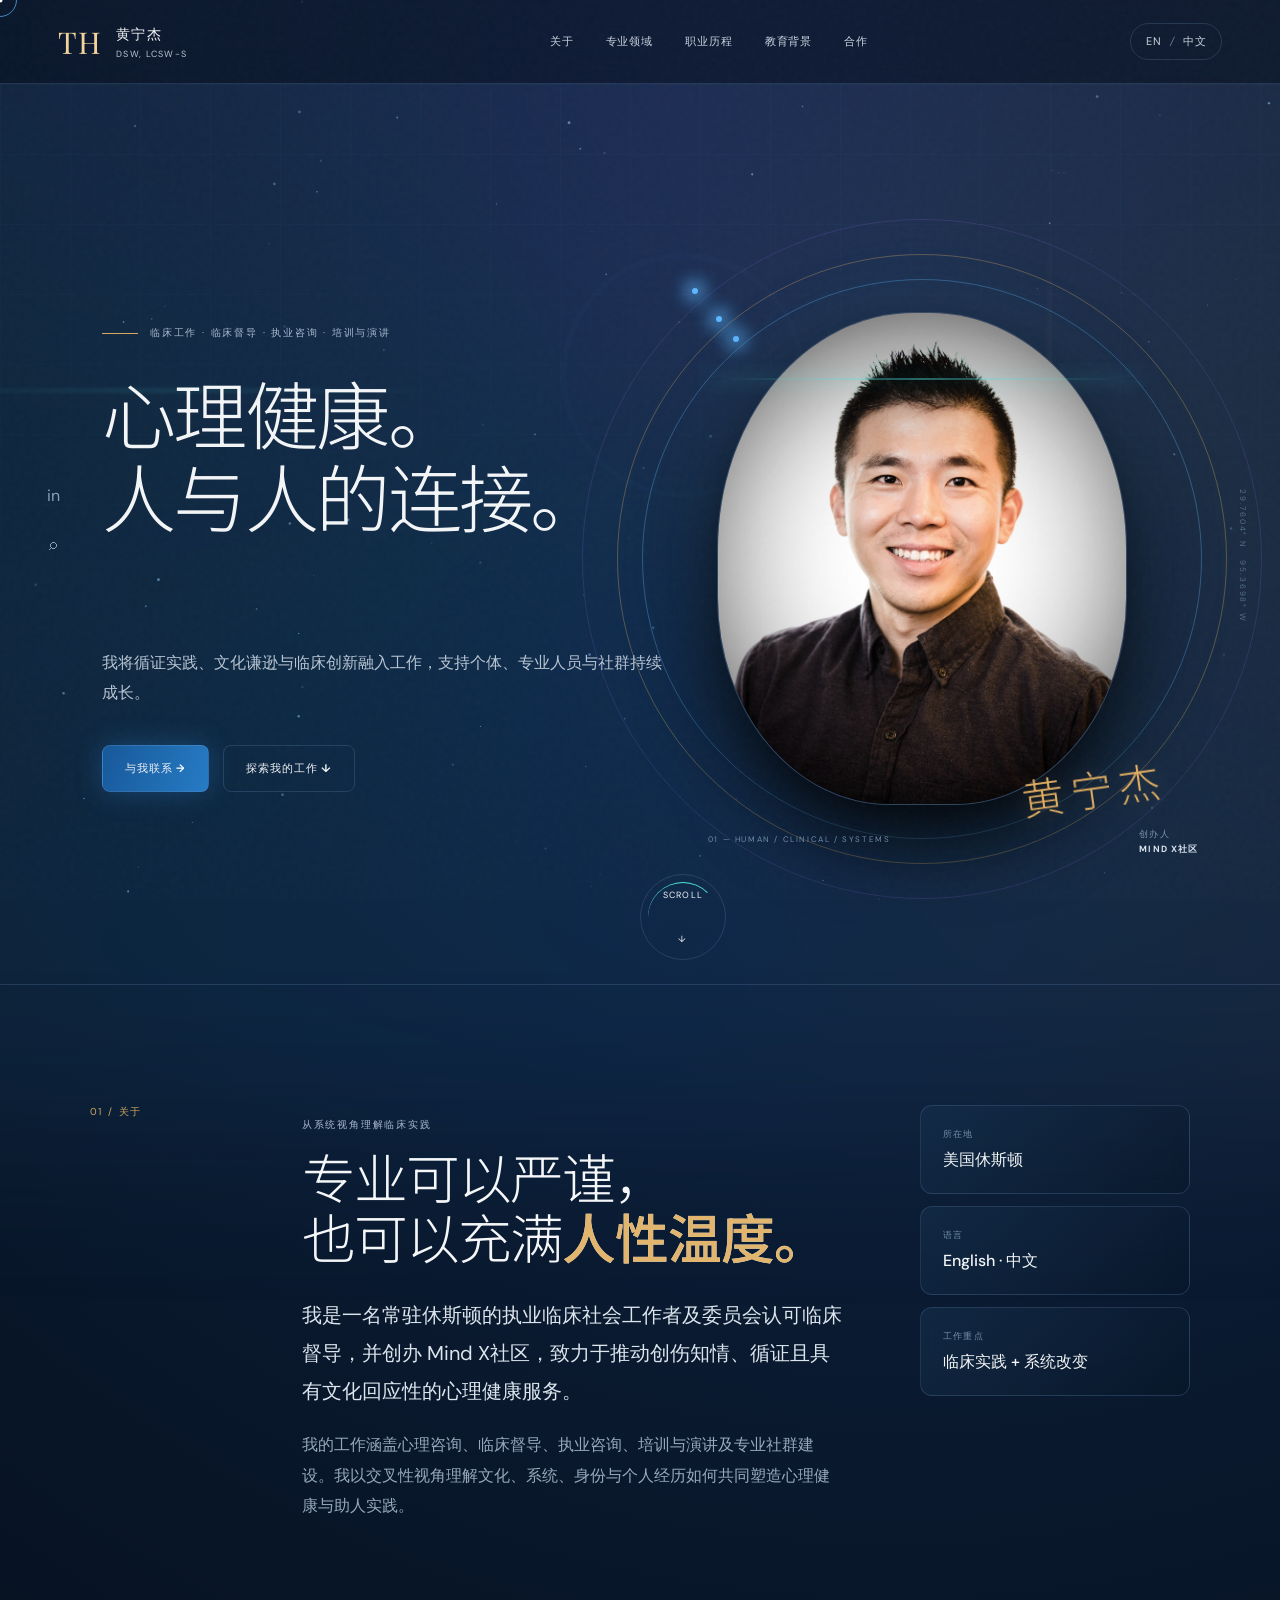
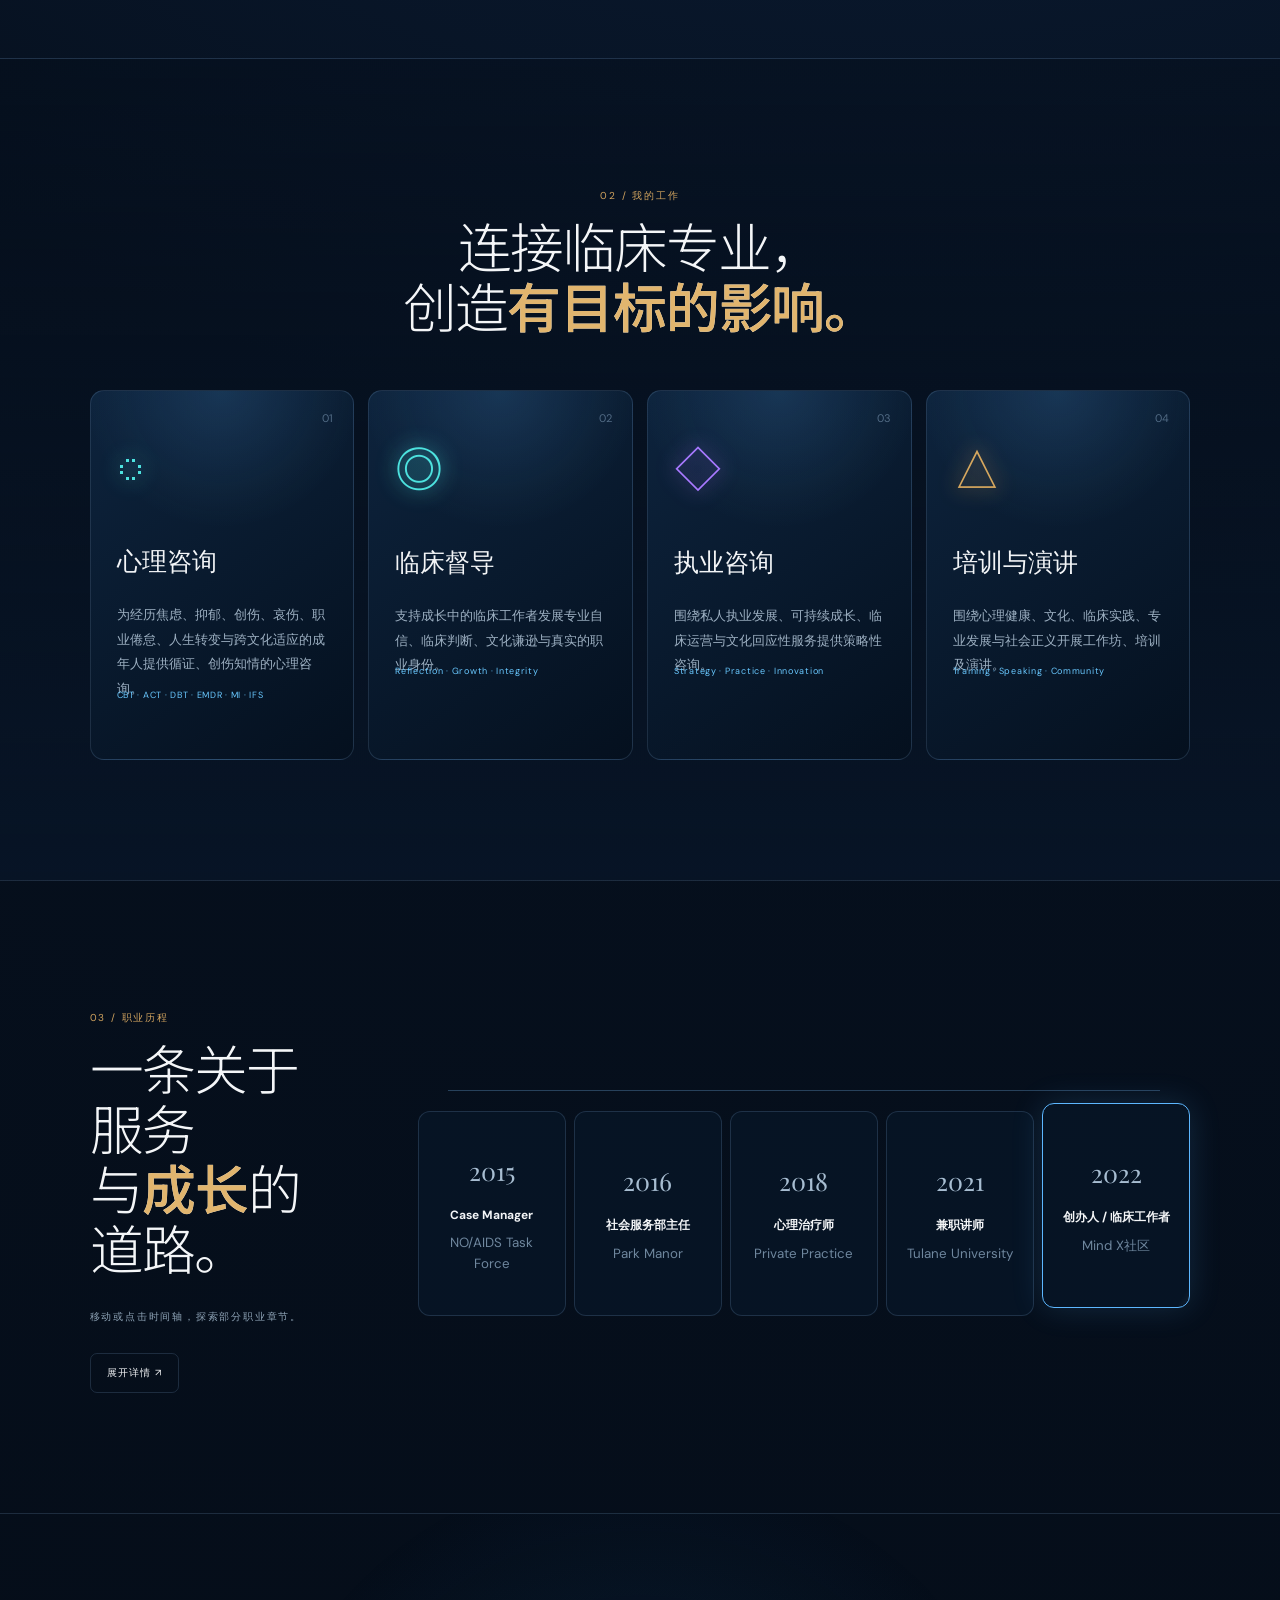
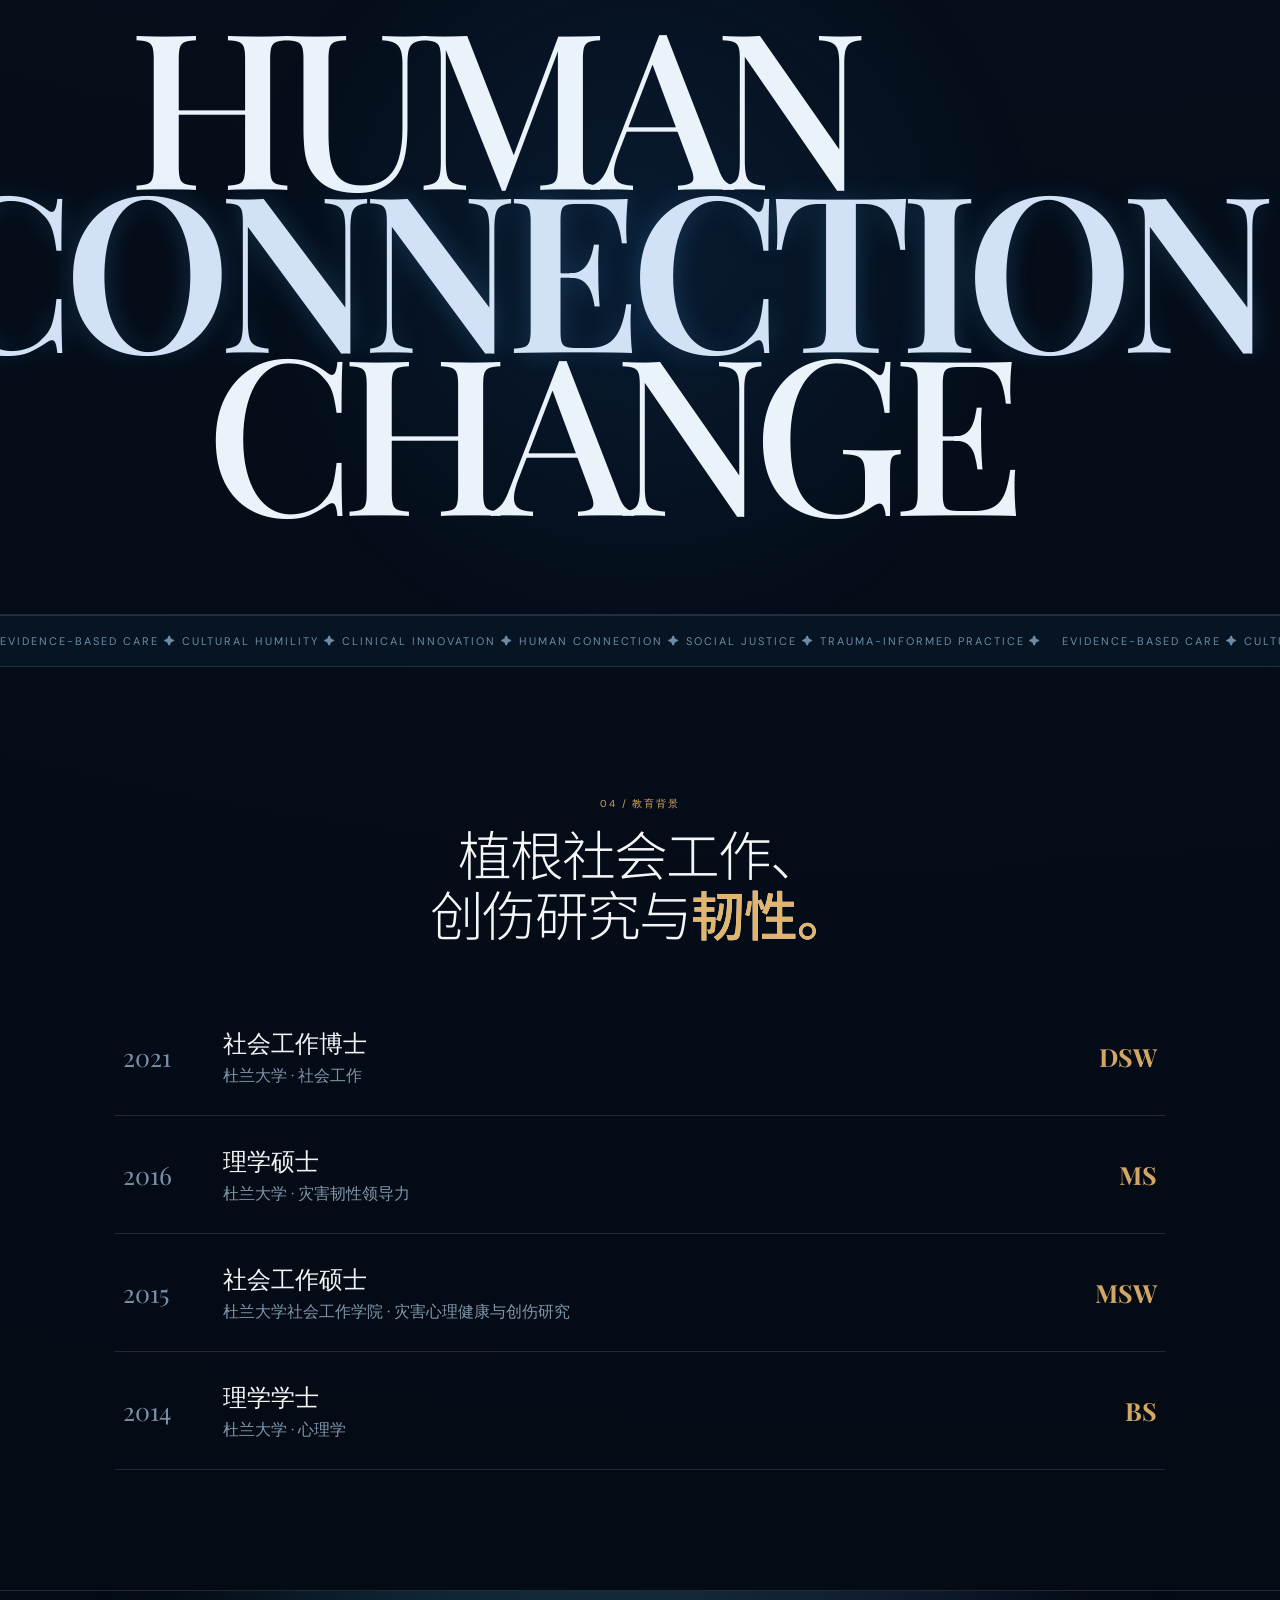
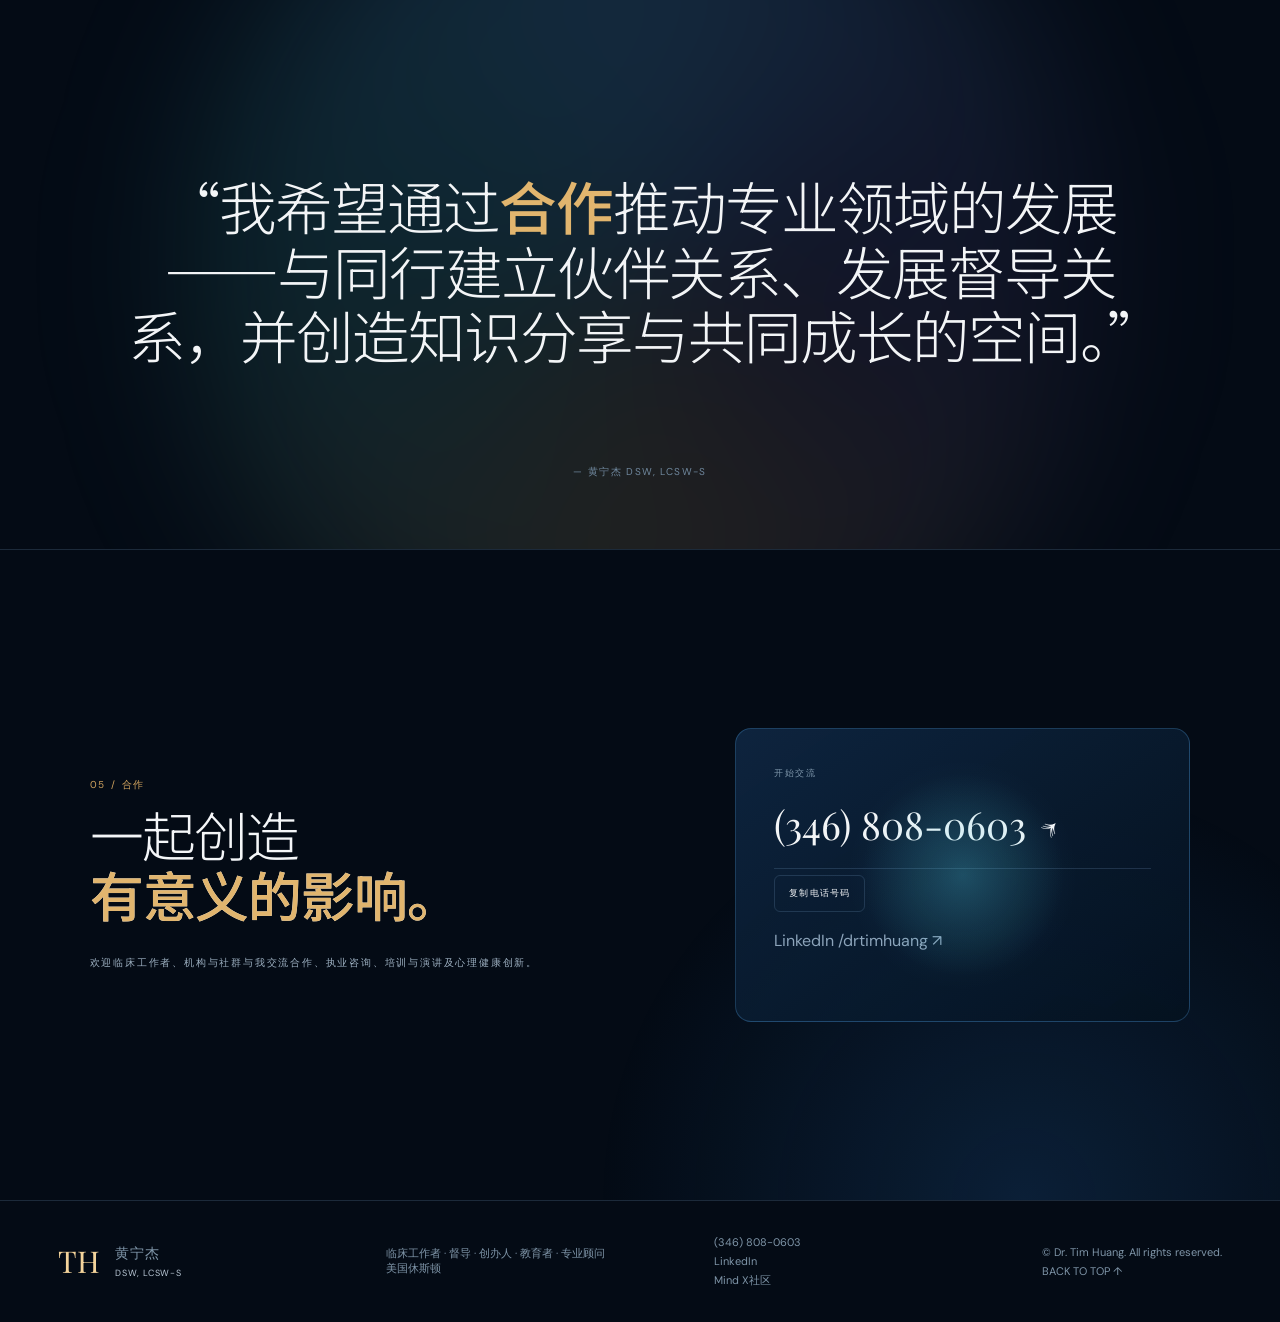
==== commit 54f61d99: "portfolio updated" ====
--- a/zh.html
+++ b/zh.html
@@ -5,7 +5,7 @@
 <section class="hero"><div class="hero-grid"></div><div class="hero-beam beam-a"></div><div class="hero-beam beam-b"></div><div class="hero-beam beam-c"></div><div class="hero-coordinates">29.7604° N &nbsp; 95.3698° W</div><div class="hero-copy" data-reveal><div class="kicker"><span></span>临床工作 · 临床督导 · 执业咨询 · 培训与演讲</div><h1>心理健康。<br>人与人的连接。<br><em>有意义的改变。</em></h1><p>我将循证实践、文化谦逊与临床创新融入工作，支持个体、专业人员与社群持续成长。</p><div class="actions"><a class="btn primary magnetic" href="#contact">与我联系 <b>→</b></a><a class="btn ghost magnetic" href="#journey">探索我的工作 <b>↓</b></a></div></div>
 <div class="portrait-stage" data-reveal><div class="orbit o1"></div><div class="orbit o2"></div><div class="orbit o3"></div><div class="portrait-glow"></div><div class="scanline"></div><div class="portrait-index">01 — HUMAN / CLINICAL / SYSTEMS</div><div class="portrait-wrap"><img src="assets/tim-huang-profile.jpg" alt="黄宁杰 DSW, LCSW-S"></div><div class="signature zh-signature">黄宁杰</div><div class="founder">创办人<br><b>MIND X社区</b></div></div>
 <div class="social-rail"><a href="https://www.linkedin.com/in/drtimhuang" aria-label="LinkedIn">in</a><a href="tel:+13468080603" aria-label="Phone">⌕</a></div><a class="scroll-cue" href="#about"><span>SCROLL</span><i>↓</i></a></section>
-<section id="about" class="intro section"><div class="section-tag" data-reveal>01 / 关于</div><div class="intro-copy" data-reveal><p class="eyebrow">从系统视角理解临床实践</p><h2>专业可以严谨，<br>也可以充满<em>人性温度。</em></h2><p class="big">我是一名常驻休斯顿的执业临床社会工作者及委员会认可临床督导，并创办 Mind X社区，致力于推动创伤知情、循证且具有文化回应性的心理健康服务。</p><p>我的工作涵盖心理咨询、临床督导、执业咨询、培训与演讲及专业社群建设。我以交叉性视角理解文化、系统、身份与个人经历如何共同塑造心理健康与助人实践。</p></div><div class="about-side" data-reveal><div class="glass-card"><span>所在地</span><b>美国休斯顿</b></div><div class="glass-card"><span>语言</span><b>English · 中文</b><small>Spanish · Elementary</small></div><div class="glass-card"><span>工作重点</span><b>临床实践 + 系统改变</b></div></div></section>
+<section id="about" class="intro section"><div class="section-tag" data-reveal>01 / 关于</div><div class="intro-copy" data-reveal><p class="eyebrow">从系统视角理解临床实践</p><h2>专业可以严谨，<br>也可以充满<em>人性温度。</em></h2><p class="big">我是一名常驻休斯顿的执业临床社会工作者及委员会认可临床督导，并创办 Mind X社区，致力于推动创伤知情、循证且具有文化回应性的心理健康服务。</p><p>我的工作涵盖心理咨询、临床督导、执业咨询、培训与演讲及专业社群建设。我以交叉性视角理解文化、系统、身份与个人经历如何共同塑造心理健康与助人实践。</p></div><div class="about-side" data-reveal><div class="glass-card"><span>所在地</span><b>美国休斯顿</b></div><div class="glass-card"><span>语言</span><b>English · 中文</b></div><div class="glass-card"><span>工作重点</span><b>临床实践 + 系统改变</b></div></div></section>
 <section id="expertise" class="expertise section"><div class="section-head" data-reveal><p>02 / 我的工作</p><h2>连接临床专业，<br>创造<em>有目标的影响。</em></h2></div><div class="expert-grid">
 <article class="feature-card tilt" data-reveal><div class="icon brain">◌</div><span>01</span><h3>心理咨询</h3><p>为经历焦虑、抑郁、创伤、哀伤、职业倦怠、人生转变与跨文化适应的成年人提供循证、创伤知情的心理咨询。</p><div class="tags">CBT · ACT · DBT · EMDR · MI · IFS</div></article>
 <article class="feature-card tilt" data-reveal><div class="icon">◎</div><span>02</span><h3>临床督导</h3><p>支持成长中的临床工作者发展专业自信、临床判断、文化谦逊与真实的职业身份。</p><div class="tags">Reflection · Growth · Integrity</div></article>
@@ -15,12 +15,12 @@
 <button class="milestone" data-year="2015" data-title="NO/AIDS Task Force" data-detail="Social Work Intern / Case Manager — strengths-based biopsychosocial assessment, health education, care coordination, benefits navigation, and recovery support."><span>2015</span><b>Case Manager</b><small>NO/AIDS Task Force</small></button>
 <button class="milestone" data-year="2016" data-title="Park Manor of Westchase" data-detail="社会服务部主任 — led social services operations, interdisciplinary care planning, advocacy, discharge coordination, staff consultation, and MSW field supervision."><span>2016</span><b>社会服务部主任</b><small>Park Manor</small></button>
 <button class="milestone" data-year="2018" data-title="Private Practice" data-detail="心理治疗师 — telehealth assessment and treatment for anxiety, depression, trauma, grief, self-development, life transitions, and cross-cultural adaptation."><span>2018</span><b>心理治疗师</b><small>Private Practice</small></button>
+<button class="milestone" data-year="2021" data-title="Tulane University" data-detail="兼职讲师 — taught SOWK 2510 Making Meaning of Trauma, examining traumatic suffering and the role of spirituality and faith."><span>2021</span><b>兼职讲师</b><small>Tulane University</small></button>
 <button class="milestone active" data-year="2022" data-title="Mind X社区" data-detail="创办人 / 临床工作者 — directing a psychotherapy collective while providing psychotherapy, clinical supervision, practice consultation, and building a global professional support network."><span>2022</span><b>创办人 / 临床工作者</b><small>Mind X社区</small></button>
-<button class="milestone" data-year="2021" data-title="Tulane University" data-detail="兼职讲师 — taught SOWK 2510 Making Meaning of Trauma, examining traumatic suffering and the role of spirituality and faith."><span>2021</span><b>兼职讲师</b><small>Tulane University</small></button>
 <div class="timeline-detail"><span>2022</span><h3>Mind X社区</h3><p>创办人 / 临床工作者 — directing a psychotherapy collective while providing psychotherapy, clinical supervision, practice consultation, and building a global professional support network.</p></div></div></section>
 <section class="interlude"><div class="interlude-word">HUMAN</div><div class="interlude-word outline">CONNECTION</div><div class="interlude-word">CHANGE</div></section><section class="principles"><div class="marquee"><span>EVIDENCE-BASED CARE ✦ CULTURAL HUMILITY ✦ CLINICAL INNOVATION ✦ HUMAN CONNECTION ✦ SOCIAL JUSTICE ✦ TRAUMA-INFORMED PRACTICE ✦ </span><span>EVIDENCE-BASED CARE ✦ CULTURAL HUMILITY ✦ CLINICAL INNOVATION ✦ HUMAN CONNECTION ✦ SOCIAL JUSTICE ✦ TRAUMA-INFORMED PRACTICE ✦ </span></div></section>
 <section id="education" class="education section"><div class="section-head" data-reveal><p>04 / 教育背景</p><h2>植根社会工作、<br>创伤研究与<em>韧性。</em></h2></div><div class="degree-stack">
 <article class="degree" data-reveal><span>2021</span><div><h3>社会工作博士</h3><p>杜兰大学 · 社会工作</p></div><b>DSW</b></article><article class="degree" data-reveal><span>2016</span><div><h3>理学硕士</h3><p>杜兰大学 · 灾害韧性领导力</p></div><b>MS</b></article><article class="degree" data-reveal><span>2015</span><div><h3>社会工作硕士</h3><p>杜兰大学社会工作学院 · 灾害心理健康与创伤研究</p></div><b>MSW</b></article><article class="degree" data-reveal><span>2014</span><div><h3>理学学士</h3><p>杜兰大学 · 心理学</p></div><b>BS</b></article></div></section>
 <section class="manifesto"><div class="manifesto-orb"></div><p data-reveal>“我希望通过<em>合作</em>推动专业领域的发展——与同行建立伙伴关系、发展督导关系，并创造知识分享与共同成长的空间。”</p><span>— 黄宁杰 DSW, LCSW-S</span></section>
-<section id="contact" class="contact section"><div class="contact-copy" data-reveal><p>05 / 合作</p><h2>一起创造<br><em>有意义的影响。</em></h2><p>欢迎临床工作者、机构与社群与我交流合作、执业咨询、培训与演讲及心理健康创新。</p></div><div class="contact-panel tilt" data-reveal><span>开始交流</span><a class="phone magnetic" href="tel:+13468080603">(346) 808-0603 <b>↗</b></a><a href="https://www.linkedin.com/in/drtimhuang">LinkedIn /drtimhuang ↗</a><button class="copy magnetic" data-copy="(346) 808-0603">复制电话号码</button><small class="copy-status"></small></div></section>
+<section id="contact" class="contact section"><div class="contact-copy" data-reveal><p>05 / 合作</p><h2>一起创造<br><em>有意义的影响。</em></h2><p>欢迎临床工作者、机构与社群与我交流合作、执业咨询、培训与演讲及心理健康创新。</p></div><div class="contact-panel tilt" data-reveal><span>开始交流</span><a class="phone magnetic" href="tel:+13468080603">(346) 808-0603 <b>↗</b></a><button class="copy magnetic" data-copy="(346) 808-0603">复制电话号码</button><a href="https://www.linkedin.com/in/drtimhuang">LinkedIn /drtimhuang ↗</a><small class="copy-status"></small></div></section>
 </main><footer><a class="brand" href="#top"><span class="monogram">TH</span><span>黄宁杰<small>DSW, LCSW-S</small></span></a><p>临床工作者 · 督导 · 创办人 · 教育者 · 专业顾问<br>美国休斯顿</p><div><a href="tel:+13468080603">(346) 808-0603</a><a href="https://www.linkedin.com/in/drtimhuang">LinkedIn</a><a href="https://www.mindx.us">Mind X社区</a></div><div class="footer-end"><span>© Dr. Tim Huang. All rights reserved.</span><a href="#top">BACK TO TOP ↑</a></div></footer><script src="main.js?v=signature-v4-elegant"></script></body></html>
--- a/style.css
+++ b/style.css
@@ -45,7 +45,7 @@
 .scroll-cue:before{content:'';position:absolute;inset:7px;border-radius:50%;border-top:1px solid var(--cyan);border-right:1px solid transparent;animation:spin 2.2s linear infinite}
 .feature-card{isolation:isolate}.feature-card:after{content:'';position:absolute;inset:-1px;border-radius:inherit;background:conic-gradient(from var(--angle,0deg),transparent 0 72%,rgba(93,183,255,.8),rgba(77,226,223,.8),transparent 86%);z-index:-1;opacity:0;transition:opacity .3s}.feature-card:hover:after{opacity:1;animation:borderSpin 2s linear infinite}@property --angle{syntax:'<angle>';initial-value:0deg;inherits:false}@keyframes borderSpin{to{--angle:360deg}}
 .feature-card:hover .icon{transform:translateZ(55px) scale(1.18) rotate(-5deg)!important}.feature-card h3,.feature-card p,.feature-card .tags{transform:translateZ(25px)}
-.interlude{height:78vh;min-height:600px;display:flex;flex-direction:column;justify-content:center;overflow:hidden;border-block:1px solid var(--line);background:radial-gradient(circle at 50% 50%,rgba(23,79,135,.22),transparent 55%)}.interlude-word{font-family:var(--serif);font-size:clamp(90px,17vw,280px);line-height:.75;white-space:nowrap;font-weight:500;letter-spacing:-.07em;color:#eaf3fa;transform:translateX(var(--shift,0));will-change:transform}.interlude-word:nth-child(1){--shift:-8vw}.interlude-word:nth-child(2){--shift:12vw}.interlude-word:nth-child(3){--shift:-2vw}.interlude-word.outline{color:transparent;-webkit-text-stroke:1px rgba(113,187,246,.55)}
+.interlude{height:78vh;min-height:600px;display:flex;flex-direction:column;justify-content:center;overflow:hidden;border-block:1px solid var(--line);background:radial-gradient(circle at 50% 50%,rgba(23,79,135,.22),transparent 55%)}.interlude-word{font-family:var(--serif);font-size:clamp(90px,17vw,280px);line-height:.75;white-space:nowrap;font-weight:500;letter-spacing:-.07em;color:#eaf3fa;transform:translateX(var(--shift,0));will-change:transform}.interlude-word:nth-child(1){--shift:-8vw}.interlude-word:nth-child(2){--shift:12vw}.interlude-word:nth-child(3){--shift:-2vw}.interlude-word.outline{color:#dcecff;-webkit-text-stroke:0;text-shadow:0 0 28px rgba(93,183,255,.22);opacity:.96}
 .timeline-line i{width:0;transition:width .2s linear}.milestone{overflow:hidden}.milestone:after{content:'';position:absolute;inset:0;background:linear-gradient(120deg,transparent 20%,rgba(93,183,255,.08),transparent 75%);transform:translateX(-120%);transition:.6s}.milestone:hover:after{transform:translateX(120%)}
 .degree{position:relative;overflow:hidden}.degree:before{content:'';position:absolute;left:0;top:0;bottom:0;width:2px;background:linear-gradient(var(--cyan),var(--blue),var(--gold));transform:scaleY(0);transform-origin:bottom;transition:.45s}.degree:hover:before{transform:scaleY(1)}
 .manifesto-orb{width:900px;height:900px;background:conic-gradient(from 0deg,rgba(93,183,255,.18),rgba(168,121,255,.08),rgba(215,168,95,.14),rgba(77,226,223,.12),rgba(93,183,255,.18));filter:blur(80px);animation:manifestoSpin 18s linear infinite}@keyframes manifestoSpin{to{transform:rotate(360deg) scale(1.12)}}
@@ -81,3 +81,6 @@
 .milestone{overflow:hidden}.milestone:after{content:'';position:absolute;inset:-60% -30%;background:linear-gradient(115deg,transparent 42%,rgba(255,255,255,.12) 49%,transparent 56%);transform:translateX(-70%) rotate(8deg);transition:transform .9s ease;pointer-events:none}.milestone:hover:after,.milestone.active:after{transform:translateX(70%) rotate(8deg)}
 .contact-panel{position:relative;overflow:hidden}.contact-panel:after{content:'';position:absolute;inset:0;pointer-events:none;background:radial-gradient(circle 160px at var(--cx,50%) var(--cy,50%),rgba(93,183,255,.13),transparent 72%);opacity:.8}
 @media(prefers-reduced-motion:reduce){.portrait-wrap,.section-head h2,.intro h2,.journey-intro h2,.contact h2{animation:none!important}.feature-card .spark-particle{display:none}}
+
+/* V4.1 clarity refinements */
+.contact-panel .phone{margin-bottom:-8px}.contact-panel .copy{margin-top:-4px}.interlude-word.outline{font-weight:600;letter-spacing:-.055em}
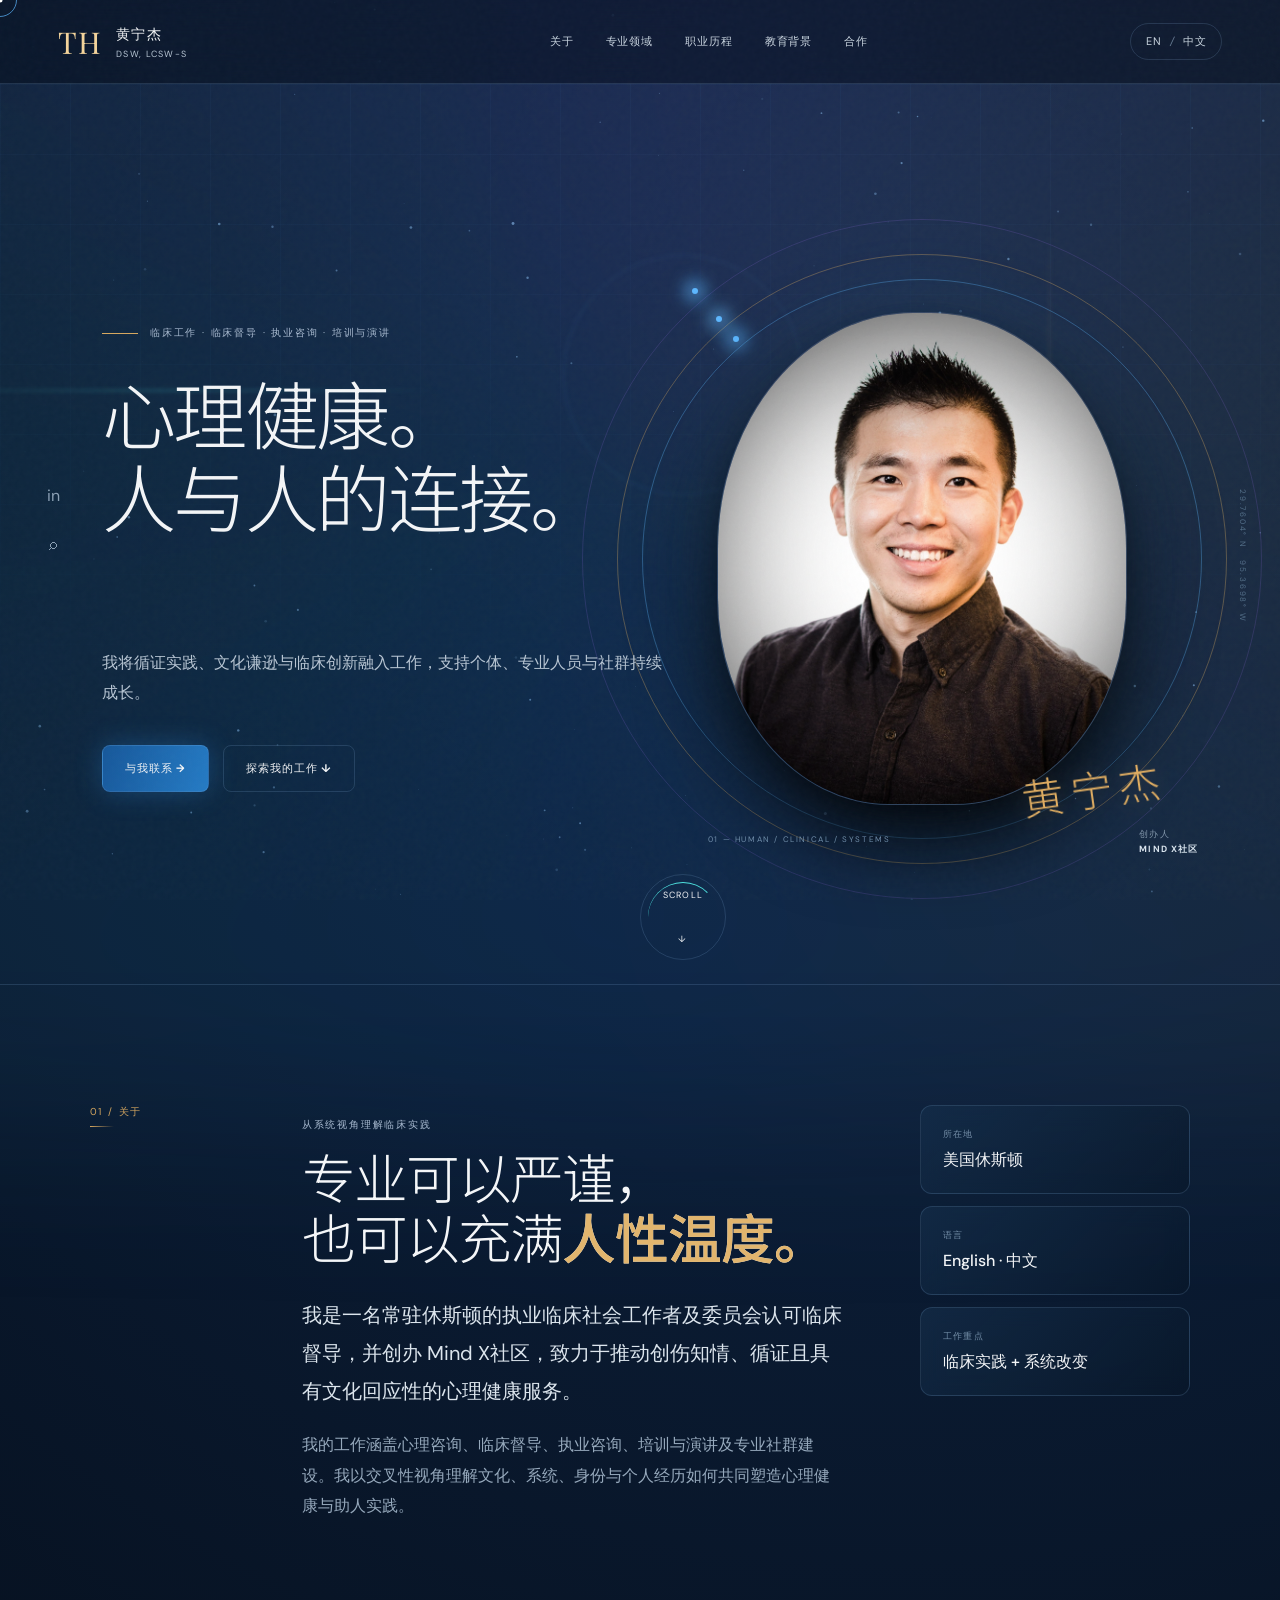
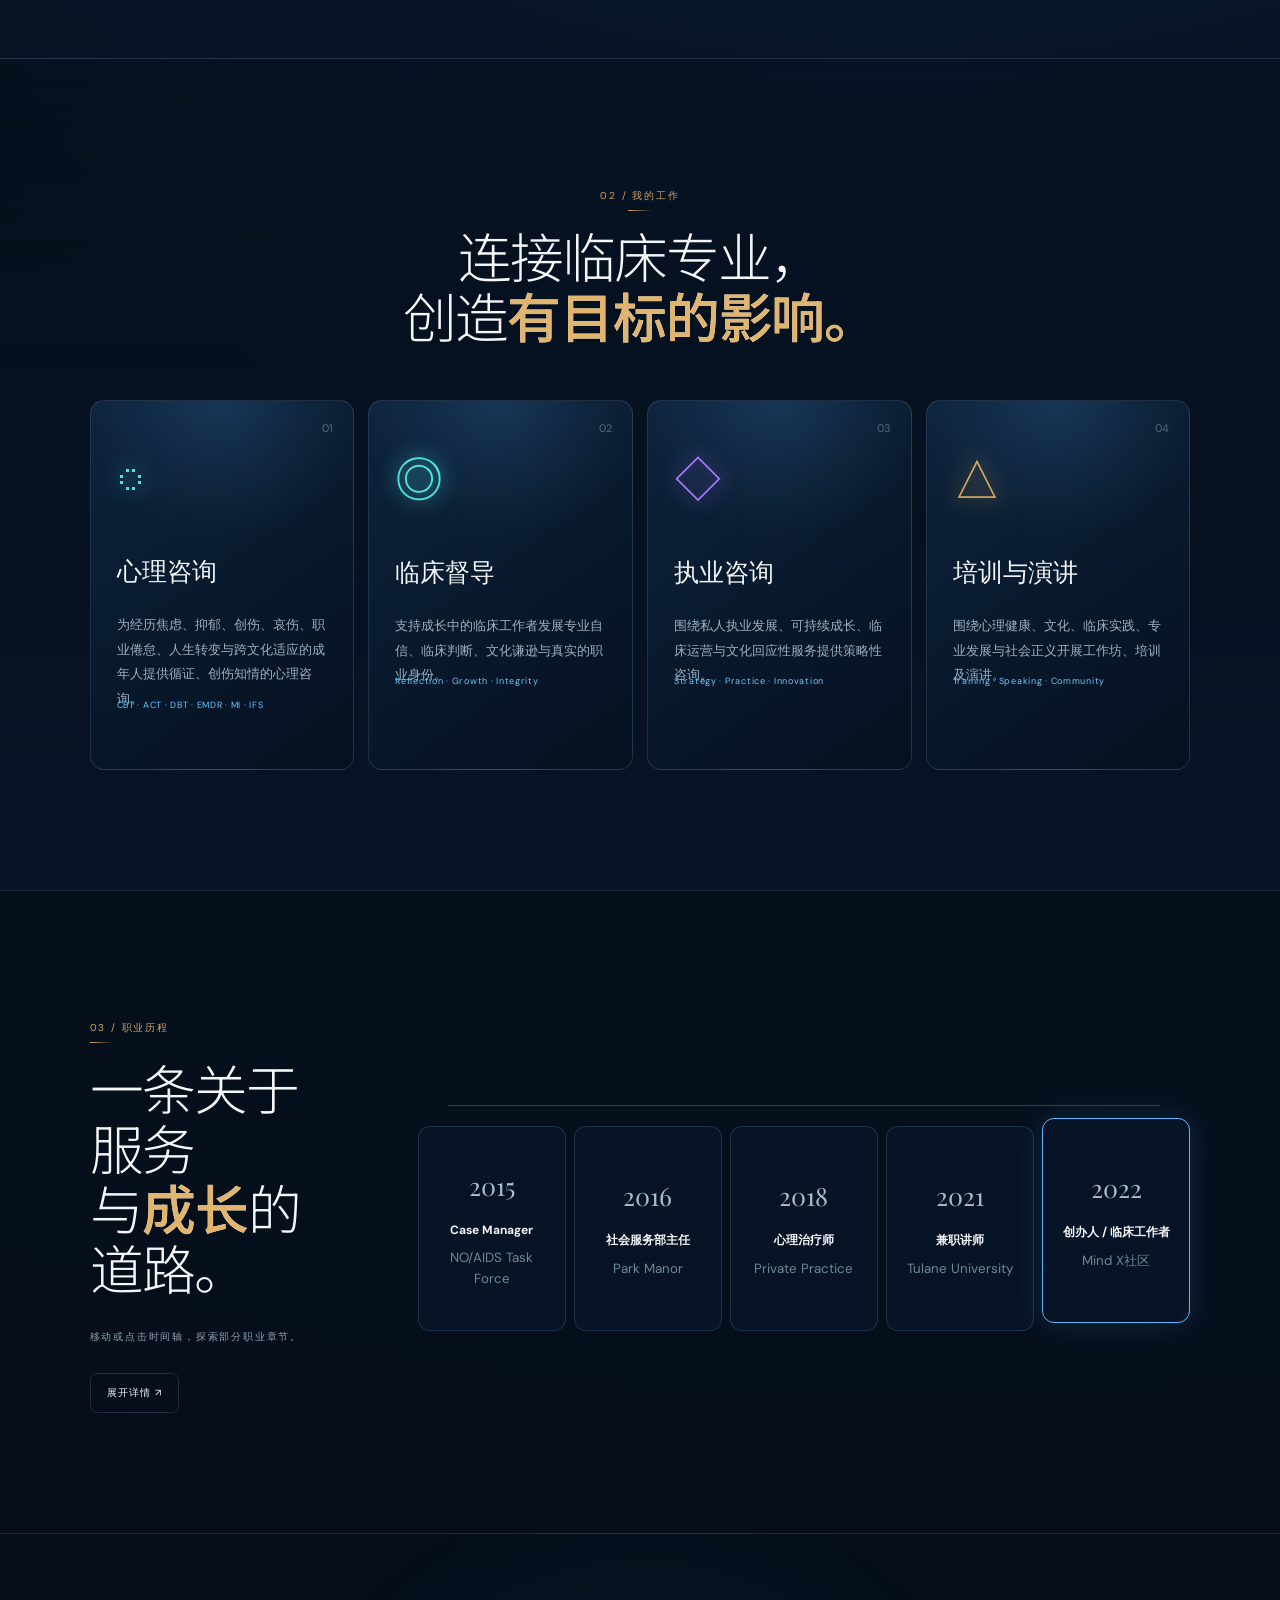
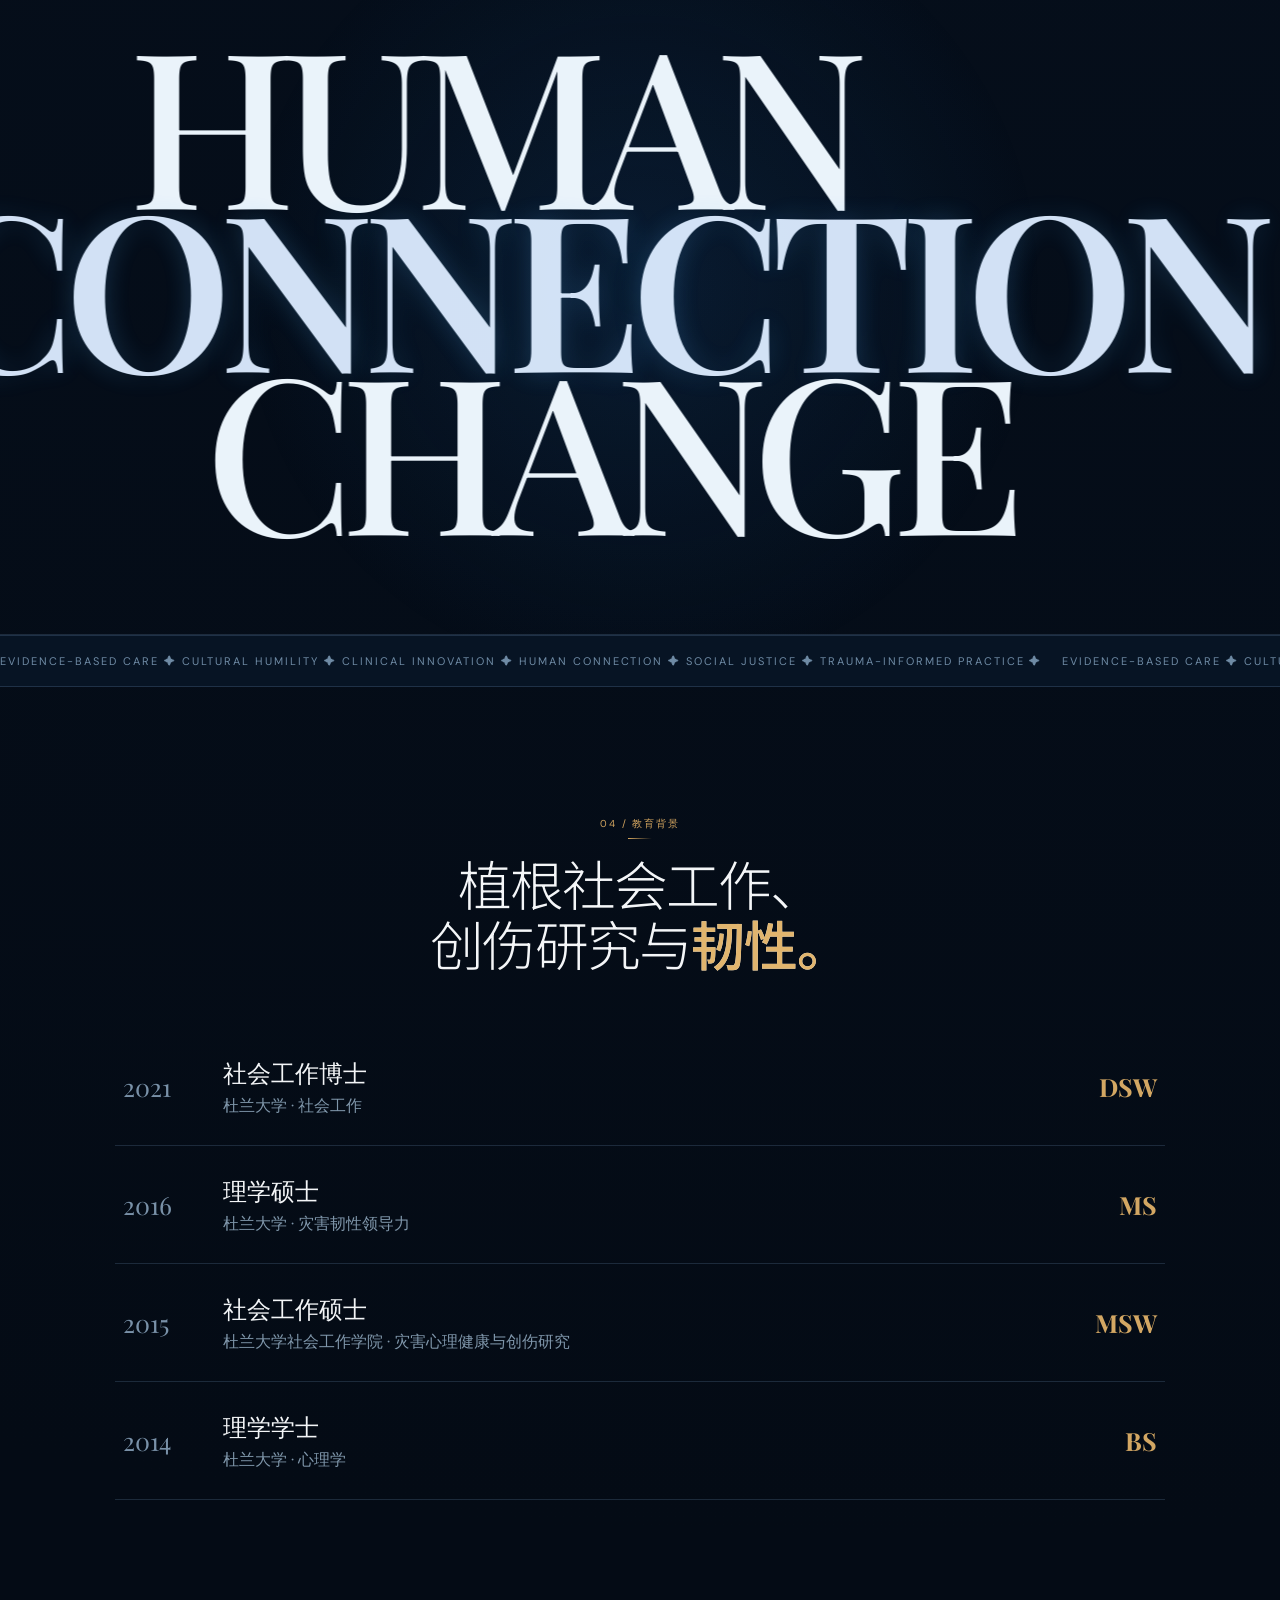
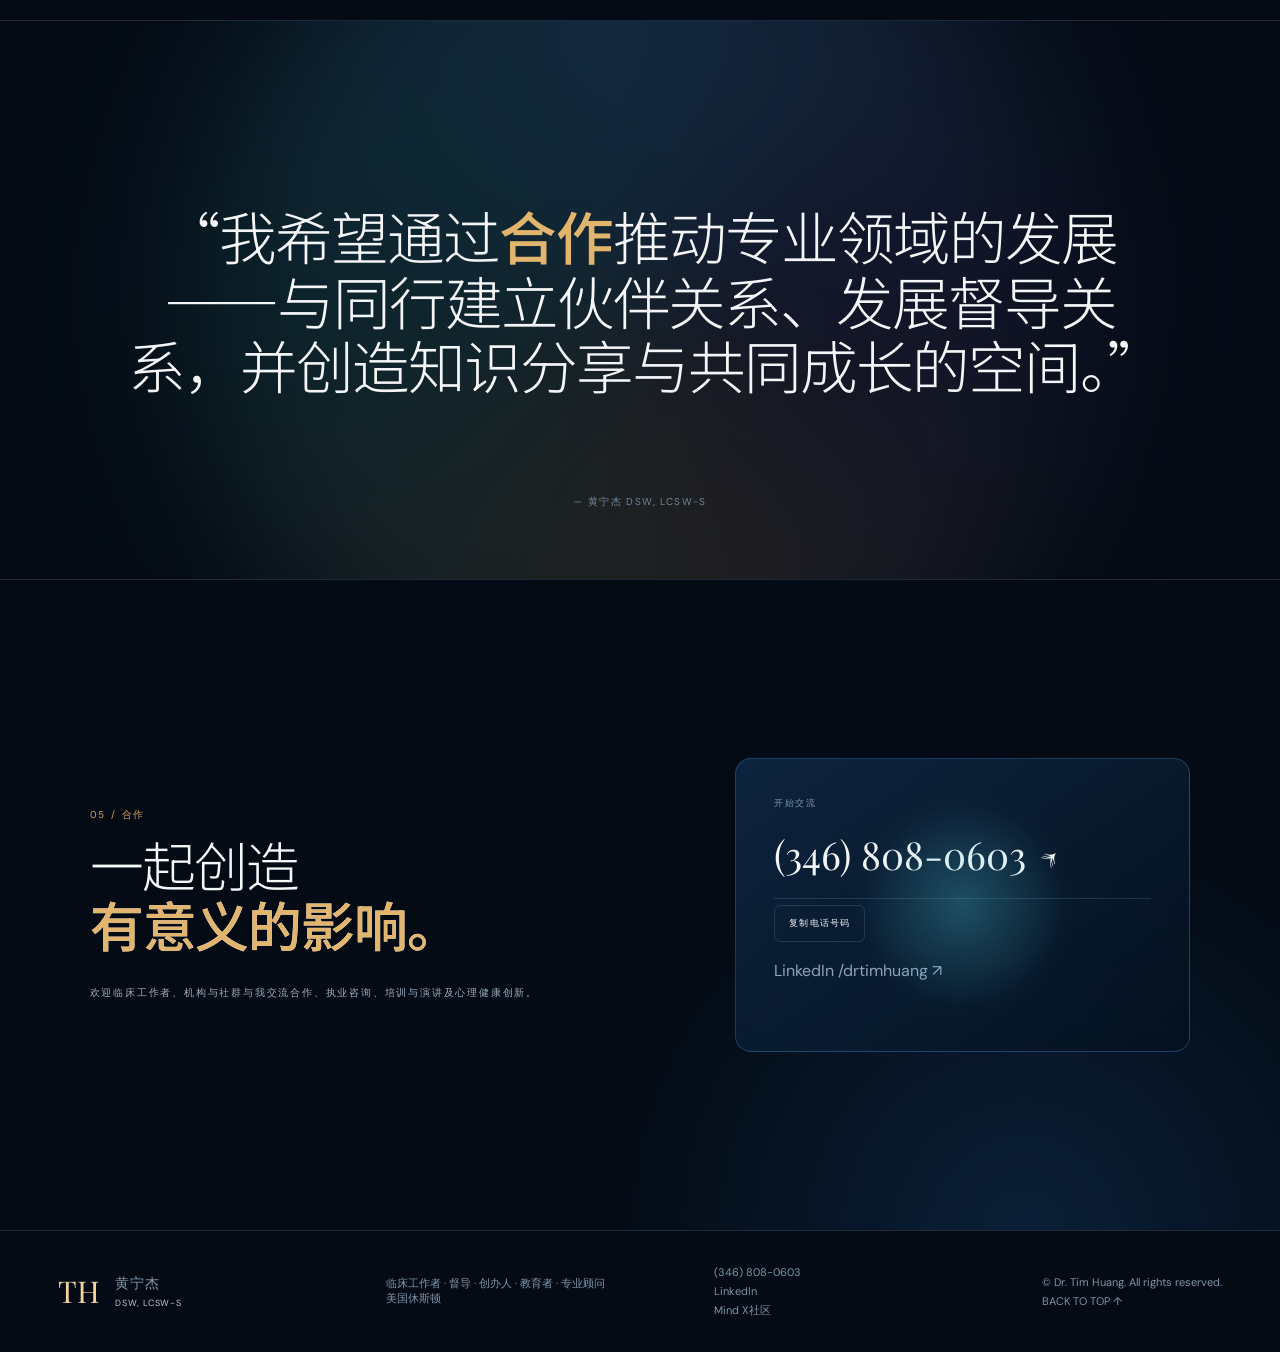
==== commit 4d4c3657: "portfolio updated" ====
--- a/zh.html
+++ b/zh.html
@@ -3,7 +3,7 @@
 <header class="nav"><a class="brand magnetic" href="#top"><span class="monogram">TH</span><span>黄宁杰<small>DSW, LCSW-S</small></span></a><nav><a href="#about">关于</a><a href="#expertise">专业领域</a><a href="#journey">职业历程</a><a href="#education">教育背景</a><a href="#contact">合作</a></nav><a class="lang magnetic" href="index.html">EN <i>/</i> 中文</a></header>
 <main id="top">
 <section class="hero"><div class="hero-grid"></div><div class="hero-beam beam-a"></div><div class="hero-beam beam-b"></div><div class="hero-beam beam-c"></div><div class="hero-coordinates">29.7604° N &nbsp; 95.3698° W</div><div class="hero-copy" data-reveal><div class="kicker"><span></span>临床工作 · 临床督导 · 执业咨询 · 培训与演讲</div><h1>心理健康。<br>人与人的连接。<br><em>有意义的改变。</em></h1><p>我将循证实践、文化谦逊与临床创新融入工作，支持个体、专业人员与社群持续成长。</p><div class="actions"><a class="btn primary magnetic" href="#contact">与我联系 <b>→</b></a><a class="btn ghost magnetic" href="#journey">探索我的工作 <b>↓</b></a></div></div>
-<div class="portrait-stage" data-reveal><div class="orbit o1"></div><div class="orbit o2"></div><div class="orbit o3"></div><div class="portrait-glow"></div><div class="scanline"></div><div class="portrait-index">01 — HUMAN / CLINICAL / SYSTEMS</div><div class="portrait-wrap"><img src="assets/tim-huang-profile.jpg" alt="黄宁杰 DSW, LCSW-S"></div><div class="signature zh-signature">黄宁杰</div><div class="founder">创办人<br><b>MIND X社区</b></div></div>
+<div class="portrait-stage" data-reveal><div class="orbit o1"></div><div class="orbit o2"></div><div class="orbit o3"></div><div class="portrait-glow"></div><div class="portrait-index">01 — HUMAN / CLINICAL / SYSTEMS</div><div class="portrait-wrap"><img src="assets/tim-huang-profile.jpg" alt="黄宁杰 DSW, LCSW-S"></div><div class="signature zh-signature">黄宁杰</div><div class="founder">创办人<br><b>MIND X社区</b></div></div>
 <div class="social-rail"><a href="https://www.linkedin.com/in/drtimhuang" aria-label="LinkedIn">in</a><a href="tel:+13468080603" aria-label="Phone">⌕</a></div><a class="scroll-cue" href="#about"><span>SCROLL</span><i>↓</i></a></section>
 <section id="about" class="intro section"><div class="section-tag" data-reveal>01 / 关于</div><div class="intro-copy" data-reveal><p class="eyebrow">从系统视角理解临床实践</p><h2>专业可以严谨，<br>也可以充满<em>人性温度。</em></h2><p class="big">我是一名常驻休斯顿的执业临床社会工作者及委员会认可临床督导，并创办 Mind X社区，致力于推动创伤知情、循证且具有文化回应性的心理健康服务。</p><p>我的工作涵盖心理咨询、临床督导、执业咨询、培训与演讲及专业社群建设。我以交叉性视角理解文化、系统、身份与个人经历如何共同塑造心理健康与助人实践。</p></div><div class="about-side" data-reveal><div class="glass-card"><span>所在地</span><b>美国休斯顿</b></div><div class="glass-card"><span>语言</span><b>English · 中文</b></div><div class="glass-card"><span>工作重点</span><b>临床实践 + 系统改变</b></div></div></section>
 <section id="expertise" class="expertise section"><div class="section-head" data-reveal><p>02 / 我的工作</p><h2>连接临床专业，<br>创造<em>有目标的影响。</em></h2></div><div class="expert-grid">
--- a/style.css
+++ b/style.css
@@ -84,3 +84,36 @@
 
 /* V4.1 clarity refinements */
 .contact-panel .phone{margin-bottom:-8px}.contact-panel .copy{margin-top:-4px}.interlude-word.outline{font-weight:600;letter-spacing:-.055em}
+
+
+/* V4.3 — elegant motion refinements; portrait scan line intentionally removed */
+.scanline{display:none!important}
+.portrait-stage::before,.portrait-stage::after{content:'';position:absolute;pointer-events:none;z-index:2;border-radius:50%;opacity:.55}
+.portrait-stage::before{width:72%;height:72%;border:1px solid rgba(93,183,255,.12);box-shadow:inset 0 0 55px rgba(93,183,255,.035),0 0 70px rgba(93,183,255,.035);animation:haloDrift 12s ease-in-out infinite}
+.portrait-stage::after{width:9px;height:9px;background:#f2cf93;box-shadow:0 0 10px #f2cf93,0 0 28px rgba(215,168,95,.65);animation:haloSatellite 9s cubic-bezier(.45,0,.55,1) infinite}
+@keyframes haloDrift{0%,100%{transform:scale(.96);opacity:.32}50%{transform:scale(1.035);opacity:.7}}
+@keyframes haloSatellite{0%{transform:translate(-245px,-115px) scale(.55);opacity:0}12%{opacity:1}50%{transform:translate(245px,95px) scale(1);opacity:.85}88%{opacity:1}100%{transform:translate(-245px,-115px) scale(.55);opacity:0}}
+
+.orbit{filter:drop-shadow(0 0 6px rgba(93,183,255,.12))}.o2{filter:drop-shadow(0 0 7px rgba(215,168,95,.12))}
+.orbit:after{animation:orbitStar 2.8s ease-in-out infinite}
+@keyframes orbitStar{0%,100%{transform:scale(.65);opacity:.55}50%{transform:scale(1.35);opacity:1}}
+
+.nav .brand .monogram{animation:monogramGlow 7s ease-in-out infinite}
+@keyframes monogramGlow{0%,100%{text-shadow:0 0 0 rgba(215,168,95,0)}50%{text-shadow:0 0 24px rgba(215,168,95,.38)}}
+
+.glass-card,.degree{position:relative;overflow:hidden}.glass-card::after,.degree::after{content:'';position:absolute;pointer-events:none;inset:-40% -70%;background:linear-gradient(105deg,transparent 42%,rgba(185,220,255,.075) 49%,rgba(255,255,255,.11) 50%,transparent 58%);transform:translateX(-55%);opacity:0;transition:opacity .5s ease,transform 1.15s cubic-bezier(.2,.75,.2,1)}
+.glass-card:hover::after,.degree:hover::after{transform:translateX(55%);opacity:1}
+
+.section-tag,.journey-intro>p:first-child,.section-head>p{position:relative;display:inline-block}.section-tag::after,.journey-intro>p:first-child::after,.section-head>p::after{content:'';position:absolute;left:0;bottom:-8px;width:24px;height:1px;background:linear-gradient(90deg,var(--gold),transparent);animation:tagBreath 4s ease-in-out infinite}
+.section-head>p::after{left:50%;transform:translateX(-50%)}
+@keyframes tagBreath{0%,100%{width:20px;opacity:.45}50%{width:48px;opacity:1}}
+
+.contact-panel{transition:transform .6s cubic-bezier(.2,.75,.2,1),border-color .6s ease,box-shadow .6s ease}.contact-panel:hover{transform:translateY(-5px);border-color:rgba(93,183,255,.38);box-shadow:0 30px 90px rgba(0,0,0,.28),0 0 45px rgba(93,183,255,.07)}
+
+/* a slow travelling glint across major section borders */
+.expertise::after,.manifesto::after{content:'';position:absolute;left:-20%;top:-1px;width:18%;height:1px;background:linear-gradient(90deg,transparent,#d8efff,var(--blue),transparent);filter:drop-shadow(0 0 7px var(--blue));animation:borderComet 10s ease-in-out infinite;pointer-events:none}
+.manifesto::after{top:auto;bottom:-1px;animation-delay:-4s}
+@keyframes borderComet{0%,18%{left:-20%;opacity:0}24%{opacity:.85}58%{left:102%;opacity:.6}64%,100%{left:102%;opacity:0}}
+
+@media(max-width:650px){.portrait-stage::after{display:none}.portrait-stage::before{width:88%;height:72%}}
+@media(prefers-reduced-motion:reduce){.portrait-stage::before,.portrait-stage::after,.orbit:after,.nav .brand .monogram,.section-tag::after,.journey-intro>p:first-child::after,.section-head>p::after,.expertise::after,.manifesto::after{animation:none!important}}
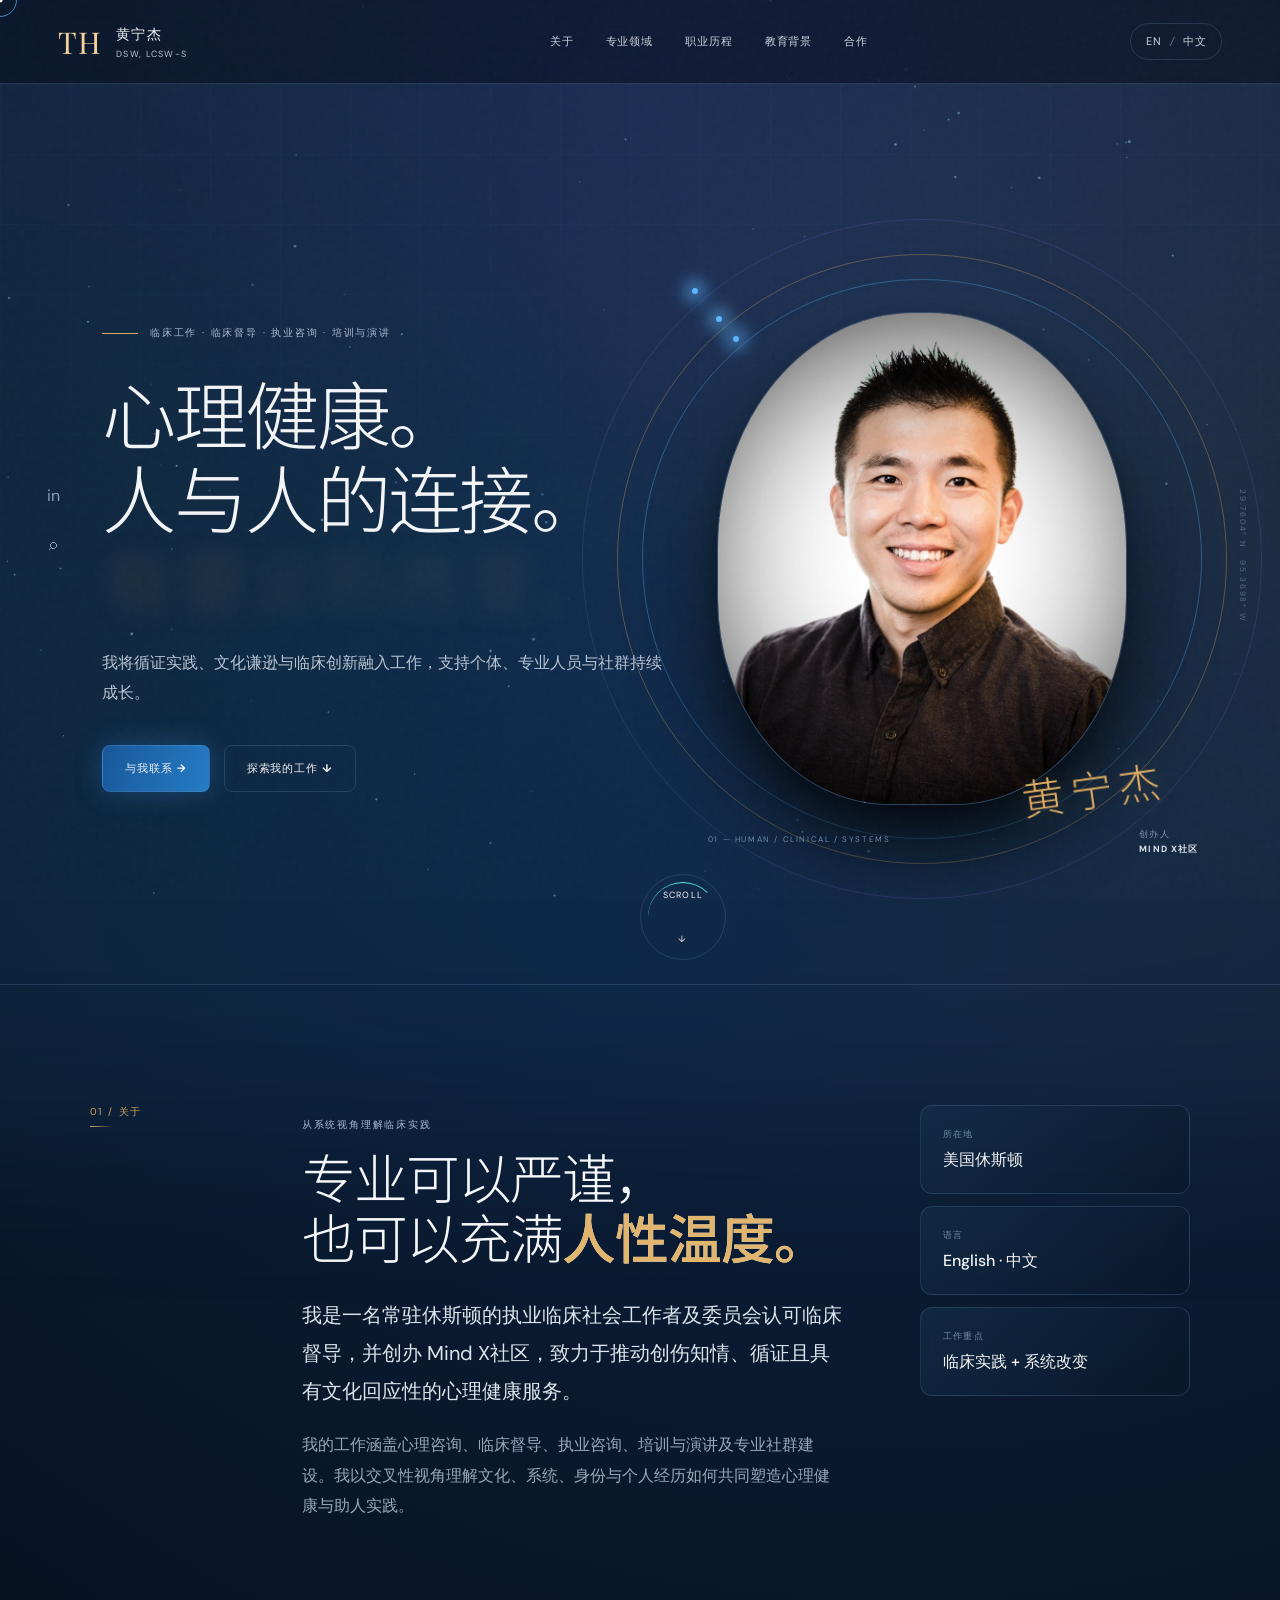
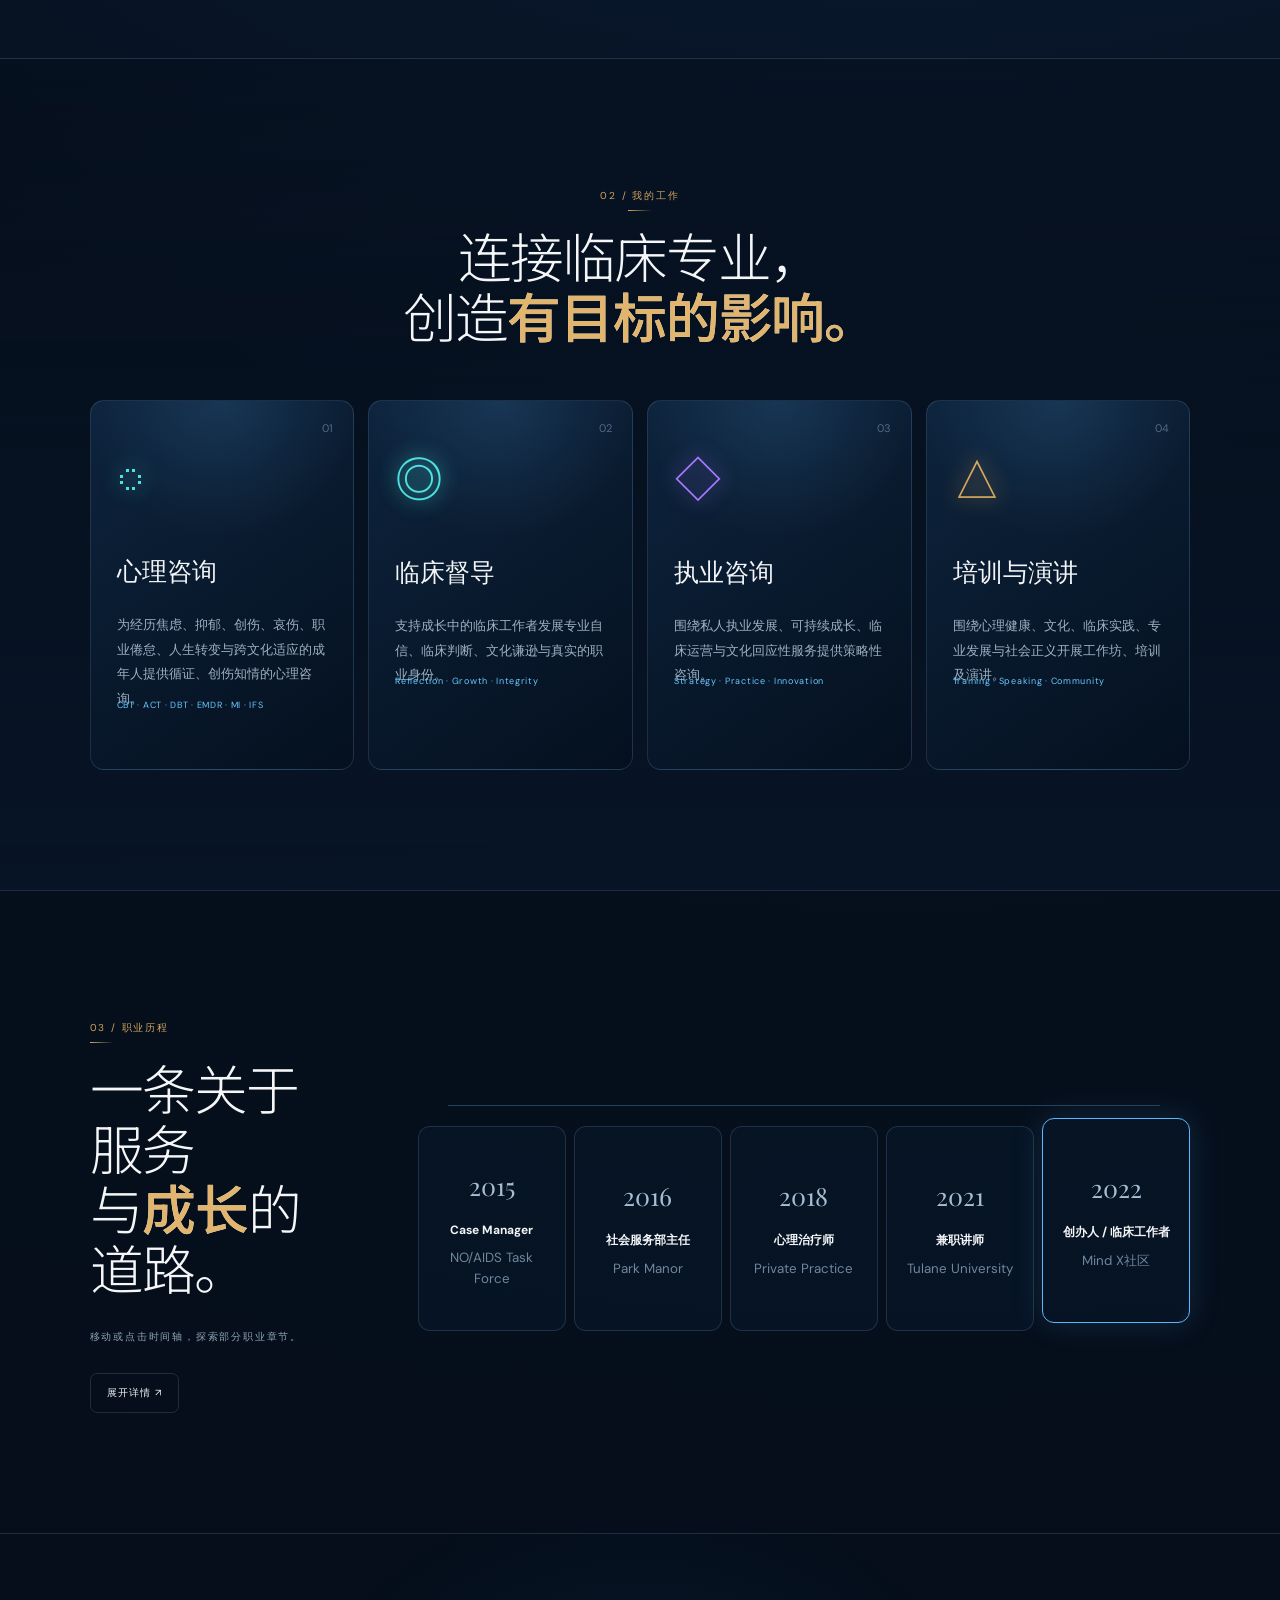
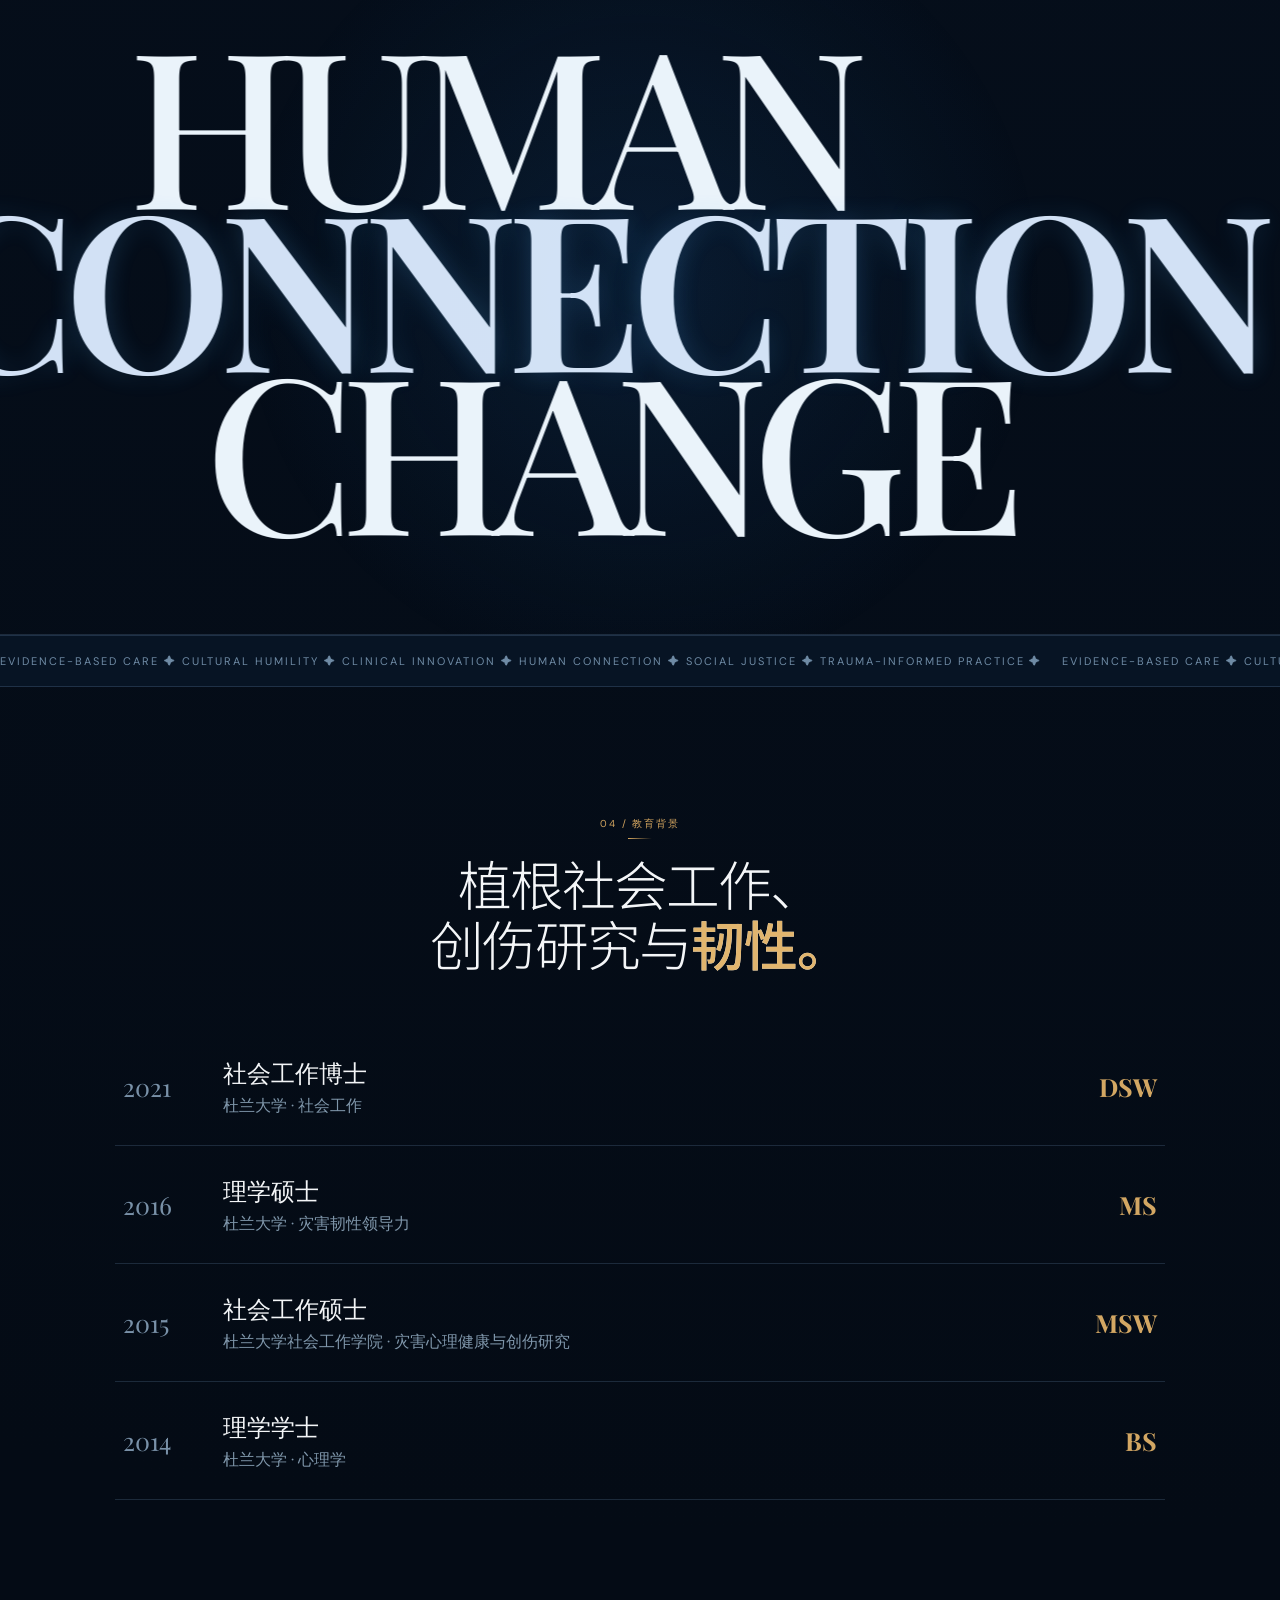
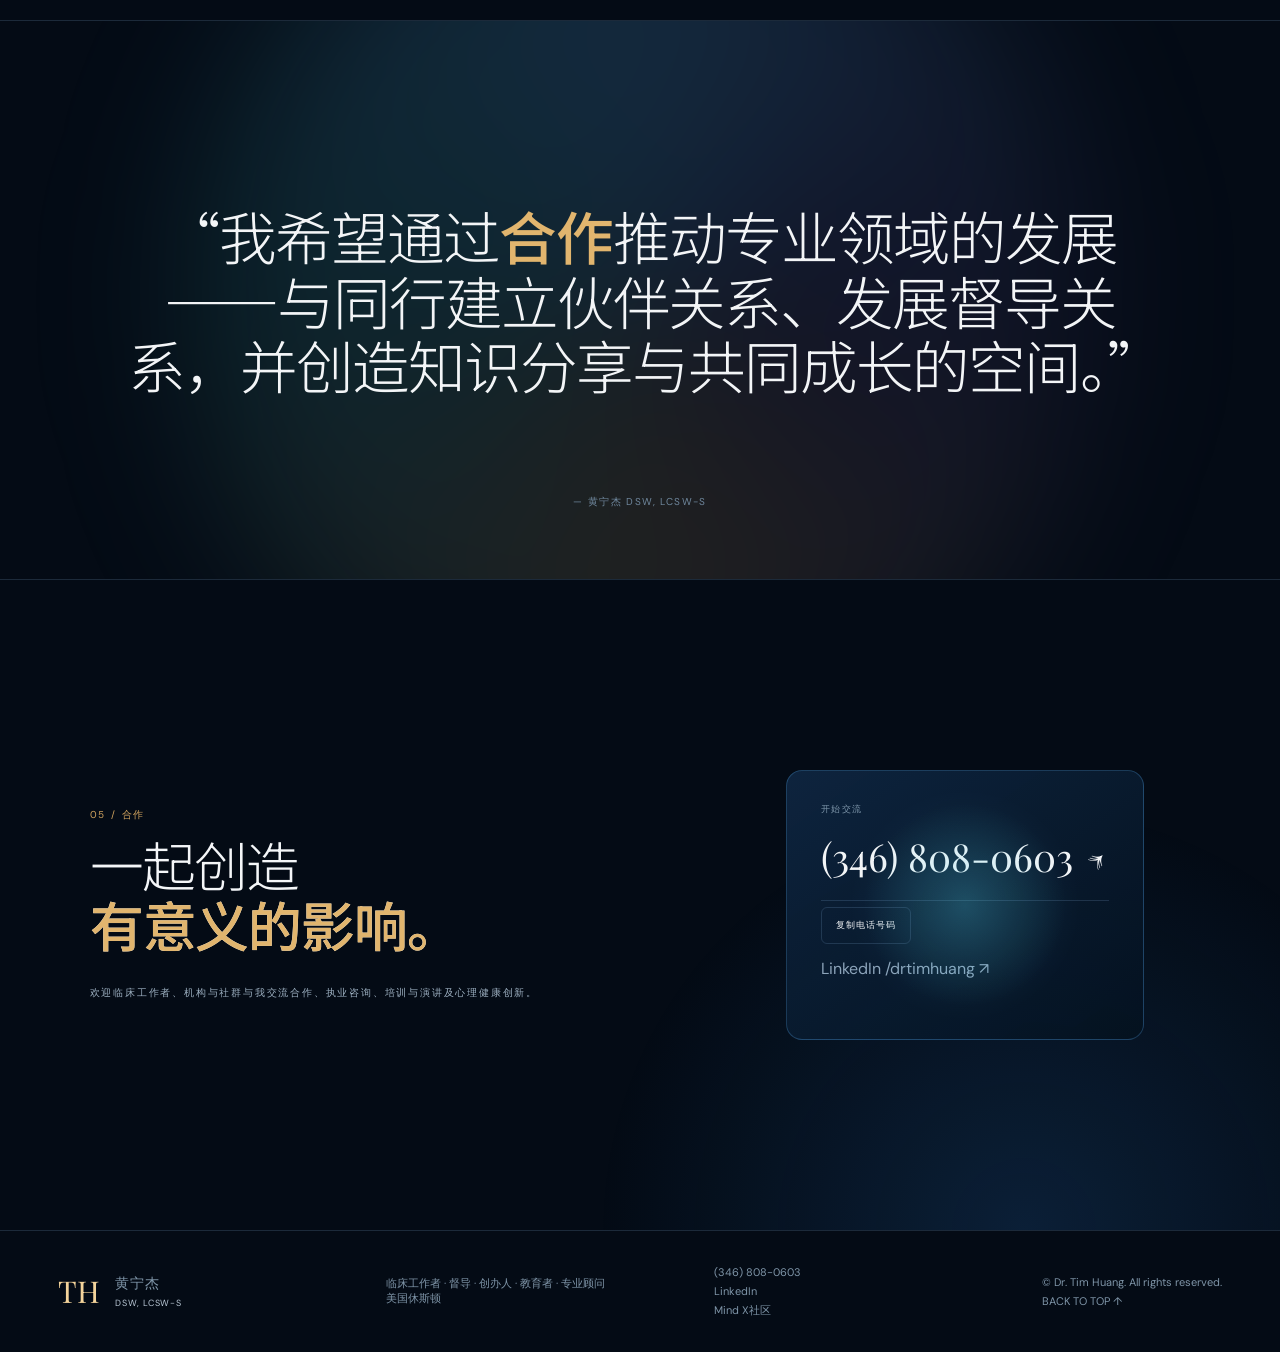
==== commit f75afff9: "porfolio updated" ====
--- a/zh.html
+++ b/zh.html
@@ -1,8 +1,8 @@
-<!doctype html><html lang="zh-CN"><head><meta charset="utf-8"><meta name="viewport" content="width=device-width,initial-scale=1"><title>黄宁杰 DSW, LCSW-S</title><meta name="description" content="黄宁杰 DSW, LCSW-S：临床工作者、督导、创办人、教育者与专业顾问。"><meta name="theme-color" content="#07111f"><link rel="alternate" hreflang="zh-CN" href="zh.html"><link rel="stylesheet" href="style.css?v=signature-v4-elegant"></head><body><div class="preloader" aria-hidden="true"><div class="preloader-mark">TH</div><div class="preloader-line"><i></i></div></div><div class="noise"></div><div class="cursor-label">VIEW</div>
+<!doctype html><html lang="zh-CN"><head><meta charset="utf-8"><meta name="viewport" content="width=device-width,initial-scale=1"><title>黄宁杰 DSW, LCSW-S</title><meta name="description" content="黄宁杰 DSW, LCSW-S：临床工作者、督导、创办人、教育者与专业顾问。"><meta name="theme-color" content="#07111f"><link rel="alternate" hreflang="zh-CN" href="zh.html"><link rel="stylesheet" href="style.css?v=signature-v4-4"></head><body><div class="preloader" aria-hidden="true"><div class="preloader-mark">TH</div><div class="preloader-line"><i></i></div></div><div class="noise"></div><div class="cursor-label">VIEW</div>
 <canvas id="stars" aria-hidden="true"></canvas><div class="cursor-dot"></div><div class="cursor-ring"></div><div class="progress"></div>
 <header class="nav"><a class="brand magnetic" href="#top"><span class="monogram">TH</span><span>黄宁杰<small>DSW, LCSW-S</small></span></a><nav><a href="#about">关于</a><a href="#expertise">专业领域</a><a href="#journey">职业历程</a><a href="#education">教育背景</a><a href="#contact">合作</a></nav><a class="lang magnetic" href="index.html">EN <i>/</i> 中文</a></header>
 <main id="top">
-<section class="hero"><div class="hero-grid"></div><div class="hero-beam beam-a"></div><div class="hero-beam beam-b"></div><div class="hero-beam beam-c"></div><div class="hero-coordinates">29.7604° N &nbsp; 95.3698° W</div><div class="hero-copy" data-reveal><div class="kicker"><span></span>临床工作 · 临床督导 · 执业咨询 · 培训与演讲</div><h1>心理健康。<br>人与人的连接。<br><em>有意义的改变。</em></h1><p>我将循证实践、文化谦逊与临床创新融入工作，支持个体、专业人员与社群持续成长。</p><div class="actions"><a class="btn primary magnetic" href="#contact">与我联系 <b>→</b></a><a class="btn ghost magnetic" href="#journey">探索我的工作 <b>↓</b></a></div></div>
+<section class="hero"><div class="hero-grid"></div><div class="hero-coordinates">29.7604° N &nbsp; 95.3698° W</div><div class="hero-copy" data-reveal><div class="kicker"><span></span>临床工作 · 临床督导 · 执业咨询 · 培训与演讲</div><h1>心理健康。<br>人与人的连接。<br><em>有意义的改变。</em></h1><p>我将循证实践、文化谦逊与临床创新融入工作，支持个体、专业人员与社群持续成长。</p><div class="actions"><a class="btn primary magnetic" href="#contact">与我联系 <b>→</b></a><a class="btn ghost magnetic" href="#journey">探索我的工作 <b>↓</b></a></div></div>
 <div class="portrait-stage" data-reveal><div class="orbit o1"></div><div class="orbit o2"></div><div class="orbit o3"></div><div class="portrait-glow"></div><div class="portrait-index">01 — HUMAN / CLINICAL / SYSTEMS</div><div class="portrait-wrap"><img src="assets/tim-huang-profile.jpg" alt="黄宁杰 DSW, LCSW-S"></div><div class="signature zh-signature">黄宁杰</div><div class="founder">创办人<br><b>MIND X社区</b></div></div>
 <div class="social-rail"><a href="https://www.linkedin.com/in/drtimhuang" aria-label="LinkedIn">in</a><a href="tel:+13468080603" aria-label="Phone">⌕</a></div><a class="scroll-cue" href="#about"><span>SCROLL</span><i>↓</i></a></section>
 <section id="about" class="intro section"><div class="section-tag" data-reveal>01 / 关于</div><div class="intro-copy" data-reveal><p class="eyebrow">从系统视角理解临床实践</p><h2>专业可以严谨，<br>也可以充满<em>人性温度。</em></h2><p class="big">我是一名常驻休斯顿的执业临床社会工作者及委员会认可临床督导，并创办 Mind X社区，致力于推动创伤知情、循证且具有文化回应性的心理健康服务。</p><p>我的工作涵盖心理咨询、临床督导、执业咨询、培训与演讲及专业社群建设。我以交叉性视角理解文化、系统、身份与个人经历如何共同塑造心理健康与助人实践。</p></div><div class="about-side" data-reveal><div class="glass-card"><span>所在地</span><b>美国休斯顿</b></div><div class="glass-card"><span>语言</span><b>English · 中文</b></div><div class="glass-card"><span>工作重点</span><b>临床实践 + 系统改变</b></div></div></section>
@@ -23,4 +23,4 @@
 <article class="degree" data-reveal><span>2021</span><div><h3>社会工作博士</h3><p>杜兰大学 · 社会工作</p></div><b>DSW</b></article><article class="degree" data-reveal><span>2016</span><div><h3>理学硕士</h3><p>杜兰大学 · 灾害韧性领导力</p></div><b>MS</b></article><article class="degree" data-reveal><span>2015</span><div><h3>社会工作硕士</h3><p>杜兰大学社会工作学院 · 灾害心理健康与创伤研究</p></div><b>MSW</b></article><article class="degree" data-reveal><span>2014</span><div><h3>理学学士</h3><p>杜兰大学 · 心理学</p></div><b>BS</b></article></div></section>
 <section class="manifesto"><div class="manifesto-orb"></div><p data-reveal>“我希望通过<em>合作</em>推动专业领域的发展——与同行建立伙伴关系、发展督导关系，并创造知识分享与共同成长的空间。”</p><span>— 黄宁杰 DSW, LCSW-S</span></section>
 <section id="contact" class="contact section"><div class="contact-copy" data-reveal><p>05 / 合作</p><h2>一起创造<br><em>有意义的影响。</em></h2><p>欢迎临床工作者、机构与社群与我交流合作、执业咨询、培训与演讲及心理健康创新。</p></div><div class="contact-panel tilt" data-reveal><span>开始交流</span><a class="phone magnetic" href="tel:+13468080603">(346) 808-0603 <b>↗</b></a><button class="copy magnetic" data-copy="(346) 808-0603">复制电话号码</button><a href="https://www.linkedin.com/in/drtimhuang">LinkedIn /drtimhuang ↗</a><small class="copy-status"></small></div></section>
-</main><footer><a class="brand" href="#top"><span class="monogram">TH</span><span>黄宁杰<small>DSW, LCSW-S</small></span></a><p>临床工作者 · 督导 · 创办人 · 教育者 · 专业顾问<br>美国休斯顿</p><div><a href="tel:+13468080603">(346) 808-0603</a><a href="https://www.linkedin.com/in/drtimhuang">LinkedIn</a><a href="https://www.mindx.us">Mind X社区</a></div><div class="footer-end"><span>© Dr. Tim Huang. All rights reserved.</span><a href="#top">BACK TO TOP ↑</a></div></footer><script src="main.js?v=signature-v4-elegant"></script></body></html>
+</main><footer><a class="brand" href="#top"><span class="monogram">TH</span><span>黄宁杰<small>DSW, LCSW-S</small></span></a><p>临床工作者 · 督导 · 创办人 · 教育者 · 专业顾问<br>美国休斯顿</p><div><a href="tel:+13468080603">(346) 808-0603</a><a href="https://www.linkedin.com/in/drtimhuang">LinkedIn</a><a href="https://www.mindx.us">Mind X社区</a></div><div class="footer-end"><span>© Dr. Tim Huang. All rights reserved.</span><a href="#top">BACK TO TOP ↑</a></div></footer><script src="main.js?v=signature-v4-4"></script></body></html>
--- a/style.css
+++ b/style.css
@@ -117,3 +117,41 @@
 
 @media(max-width:650px){.portrait-stage::after{display:none}.portrait-stage::before{width:88%;height:72%}}
 @media(prefers-reduced-motion:reduce){.portrait-stage::before,.portrait-stage::after,.orbit:after,.nav .brand .monogram,.section-tag::after,.journey-intro>p:first-child::after,.section-head>p::after,.expertise::after,.manifesto::after{animation:none!important}}
+
+
+/* V4.4 — remove all head-crossing beams, richer hero typography, compact contact card */
+.hero-beam,.beam-a,.beam-b,.beam-c,.scanline{display:none!important;animation:none!important}
+
+/* top-of-page text choreography */
+.hero-copy{isolation:isolate}
+.kicker{position:relative;overflow:visible;animation:kickerFloat 5.8s ease-in-out infinite}
+.kicker::after{content:'';position:absolute;left:48px;bottom:-10px;width:0;height:1px;background:linear-gradient(90deg,var(--gold),rgba(93,183,255,.75),transparent);box-shadow:0 0 10px rgba(215,168,95,.35);animation:kickerTrace 5.8s ease-in-out infinite}
+@keyframes kickerFloat{0%,100%{transform:translateY(0);letter-spacing:.18em}50%{transform:translateY(-3px);letter-spacing:.205em}}
+@keyframes kickerTrace{0%,100%{width:0;opacity:0}20%{opacity:.9}48%,70%{width:210px;opacity:.75}90%{width:40px;opacity:.15}}
+
+.hero h1{position:relative;filter:drop-shadow(0 0 0 rgba(93,183,255,0))}
+.page-ready .hero h1{animation:heroTitleAura 7.5s ease-in-out 1.2s infinite}
+@keyframes heroTitleAura{0%,100%{filter:drop-shadow(0 0 0 rgba(93,183,255,0))}50%{filter:drop-shadow(0 0 18px rgba(93,183,255,.10))}}
+.hero h1 .char{opacity:0;filter:blur(8px);animation:heroCharIn .72s cubic-bezier(.16,.8,.2,1) forwards;animation-delay:calc(.42s + var(--i,0) * 18ms)}
+@keyframes heroCharIn{0%{opacity:0;filter:blur(8px);translate:0 18px}65%{opacity:1;filter:blur(0);translate:0 -2px}100%{opacity:1;filter:blur(0);translate:0 0}}
+.hero h1 em{position:relative;display:inline-block;text-shadow:0 0 26px rgba(215,168,95,.10);animation:goldPhrase 6.5s ease-in-out 1.8s infinite}
+@keyframes goldPhrase{0%,100%{text-shadow:0 0 18px rgba(215,168,95,.08)}50%{text-shadow:0 0 30px rgba(215,168,95,.25),0 0 65px rgba(93,183,255,.07)}}
+.hero-copy>p{opacity:0;transform:translateY(16px);filter:blur(5px)}
+.page-ready .hero-copy>p{animation:heroBodyIn 1s cubic-bezier(.2,.75,.2,1) .95s forwards}
+@keyframes heroBodyIn{to{opacity:1;transform:none;filter:none}}
+.hero .actions{opacity:0;transform:translateY(14px)}
+.page-ready .hero .actions{animation:heroActionsIn .9s cubic-bezier(.2,.75,.2,1) 1.25s forwards}
+@keyframes heroActionsIn{to{opacity:1;transform:none}}
+.hero .btn.primary{animation:primaryBreath 4.8s ease-in-out 2.2s infinite}
+@keyframes primaryBreath{0%,100%{box-shadow:0 0 28px rgba(55,151,240,.24)}50%{box-shadow:0 0 38px rgba(55,151,240,.38),0 0 70px rgba(93,183,255,.08)}}
+
+/* contact panel should hug its content, not fill the grid column */
+.contact{grid-template-columns:minmax(0,1.2fr) minmax(280px,.8fr)}
+.contact-panel{justify-self:start;align-self:center;width:fit-content;min-width:340px;max-width:100%;padding:32px 34px;gap:14px}
+.contact-panel .phone{white-space:nowrap}
+.contact-panel>a:not(.phone){width:max-content;max-width:100%}
+.contact-panel .copy{margin-top:0}
+
+@media(max-width:1050px){.contact-panel{justify-self:start;width:fit-content}}
+@media(max-width:650px){.contact-panel{width:100%;min-width:0;justify-self:stretch}.contact-panel .phone{white-space:normal}}
+@media(prefers-reduced-motion:reduce){.kicker,.kicker::after,.hero h1,.hero h1 .char,.hero h1 em,.hero-copy>p,.hero .actions,.hero .btn.primary{animation:none!important;opacity:1!important;transform:none!important;translate:none!important;filter:none!important}}
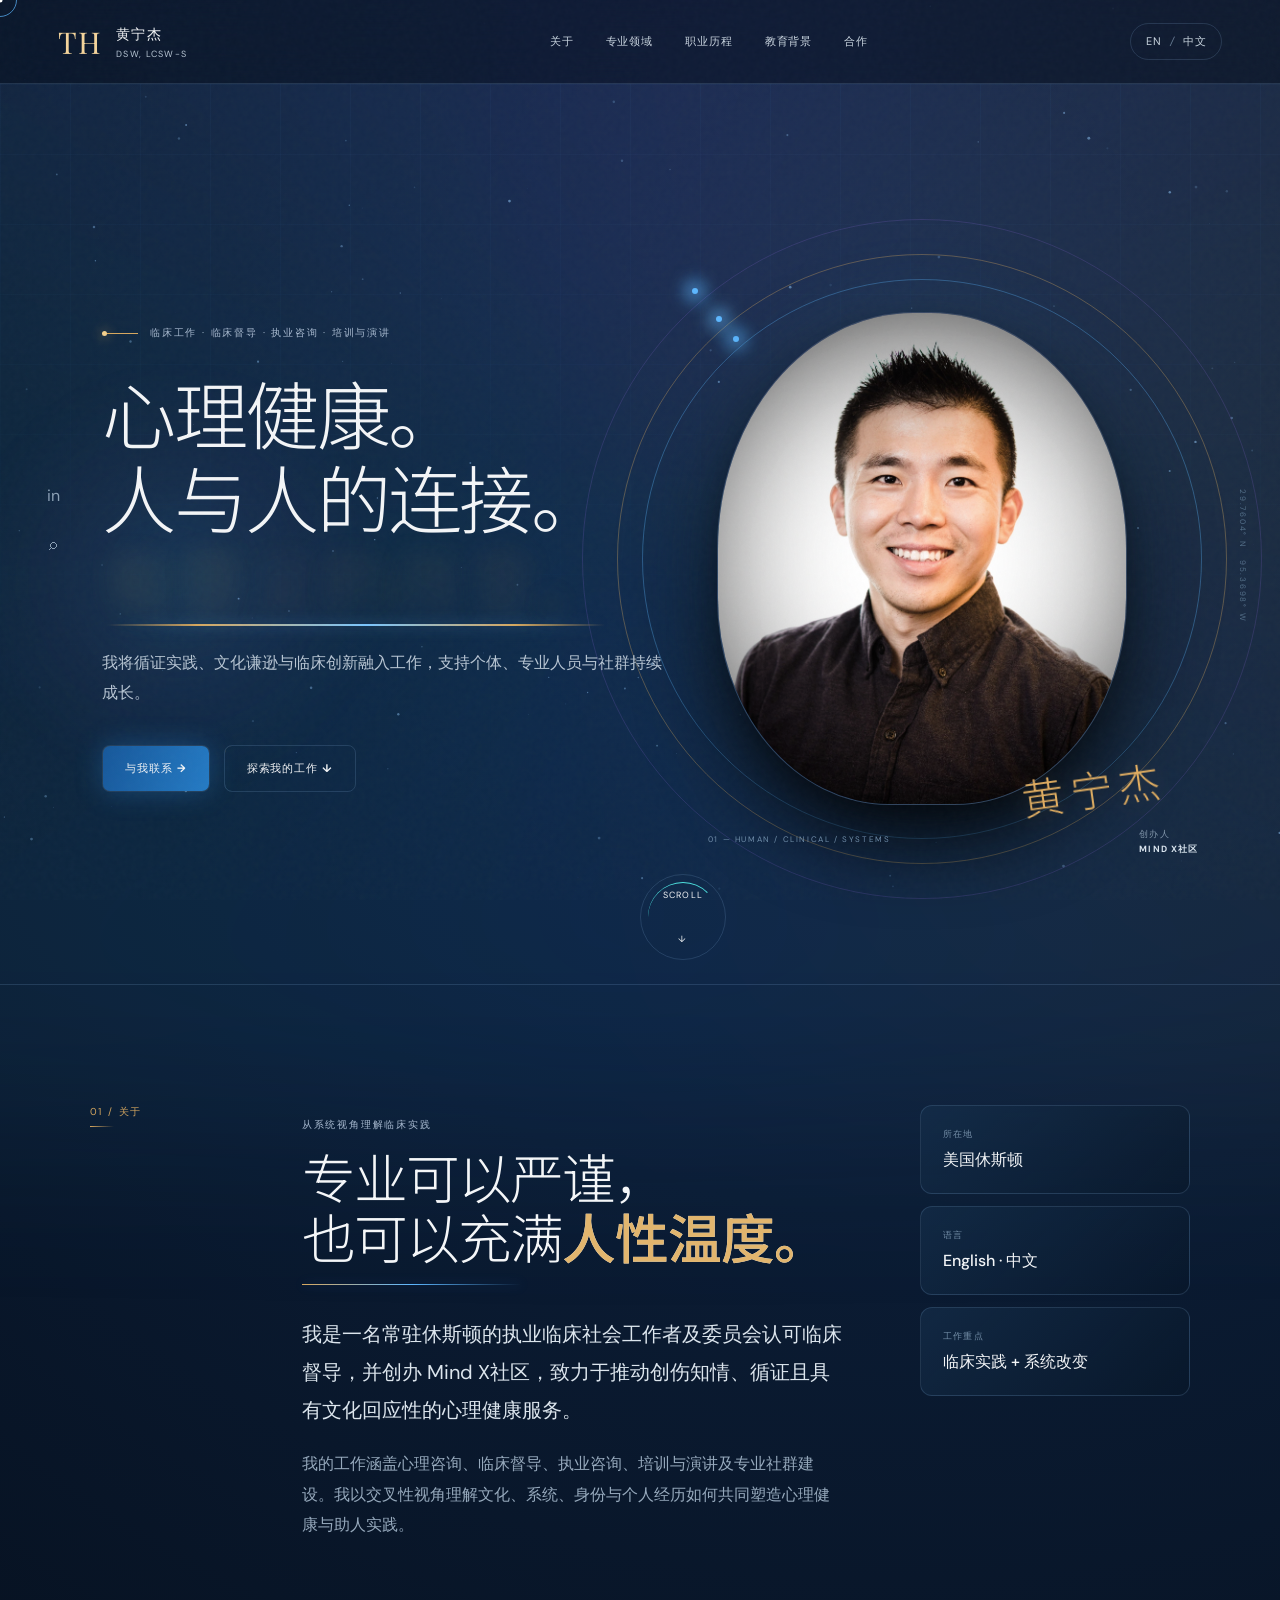
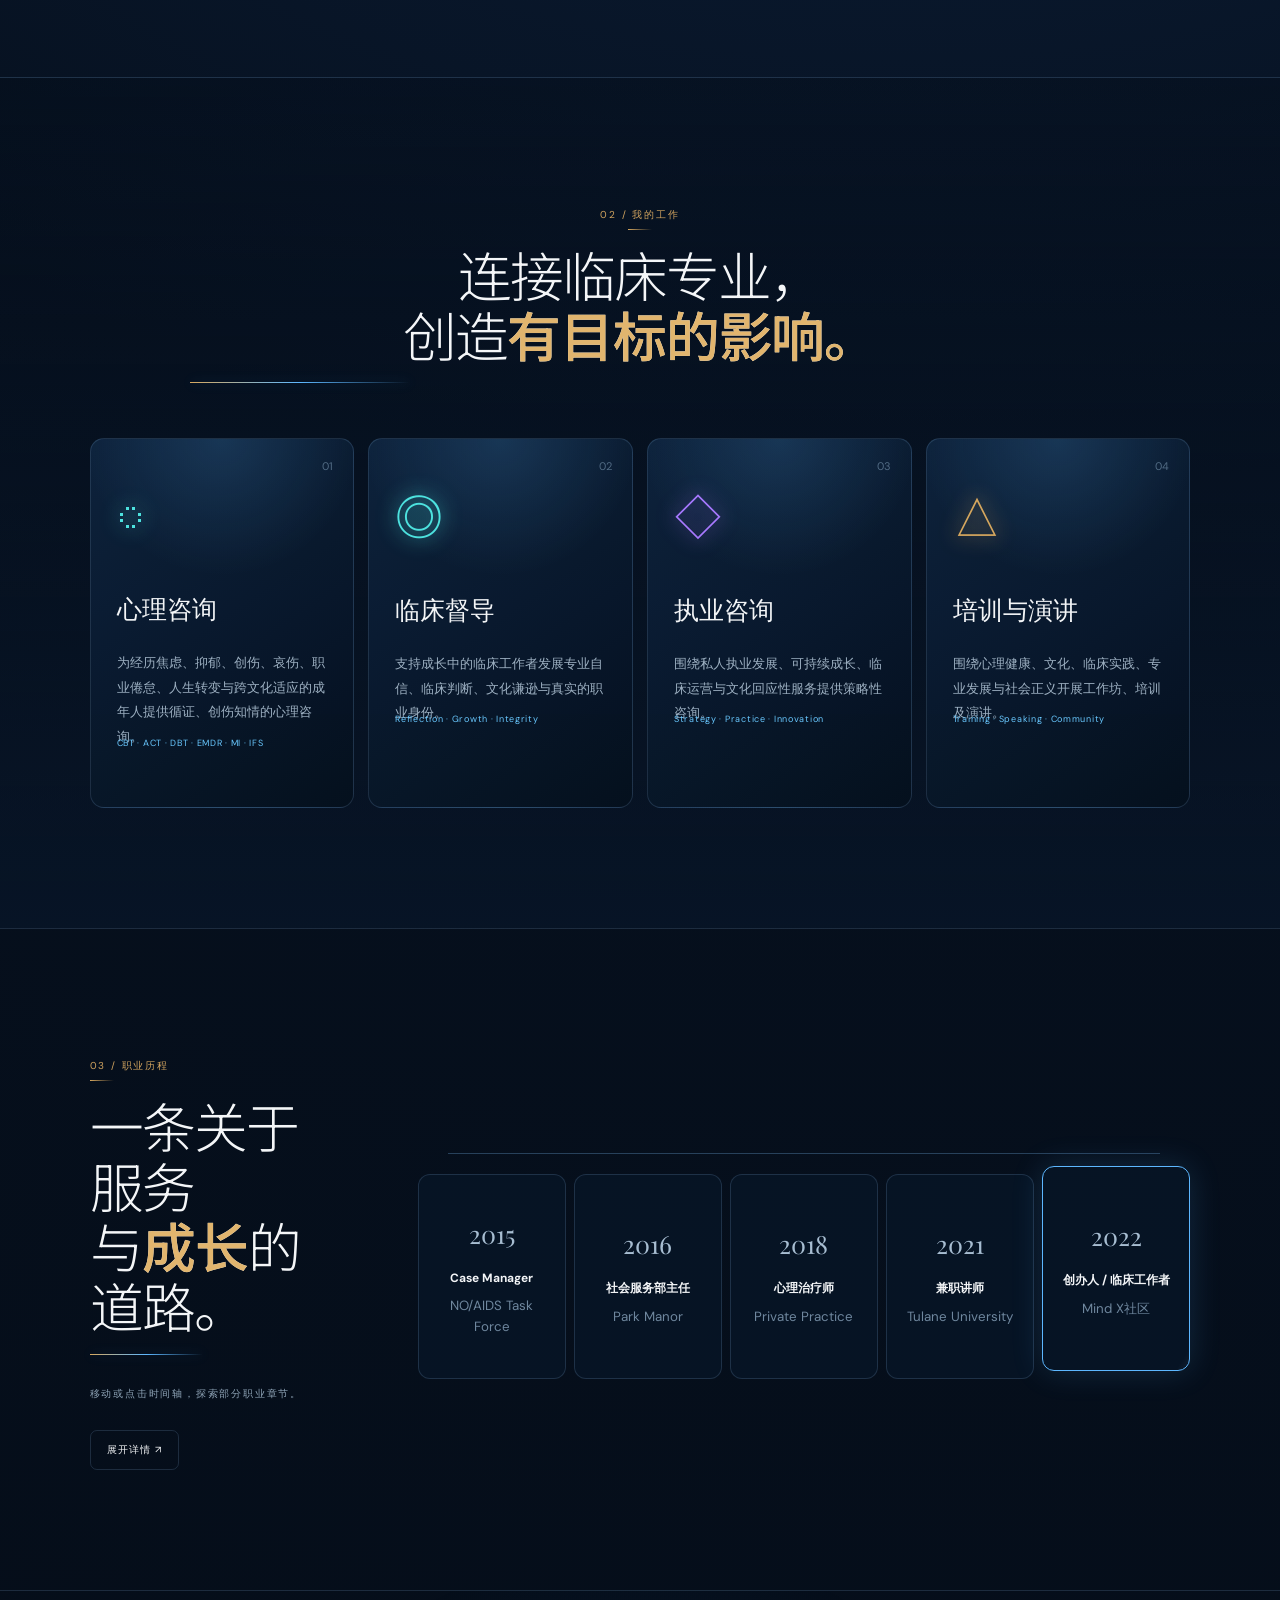
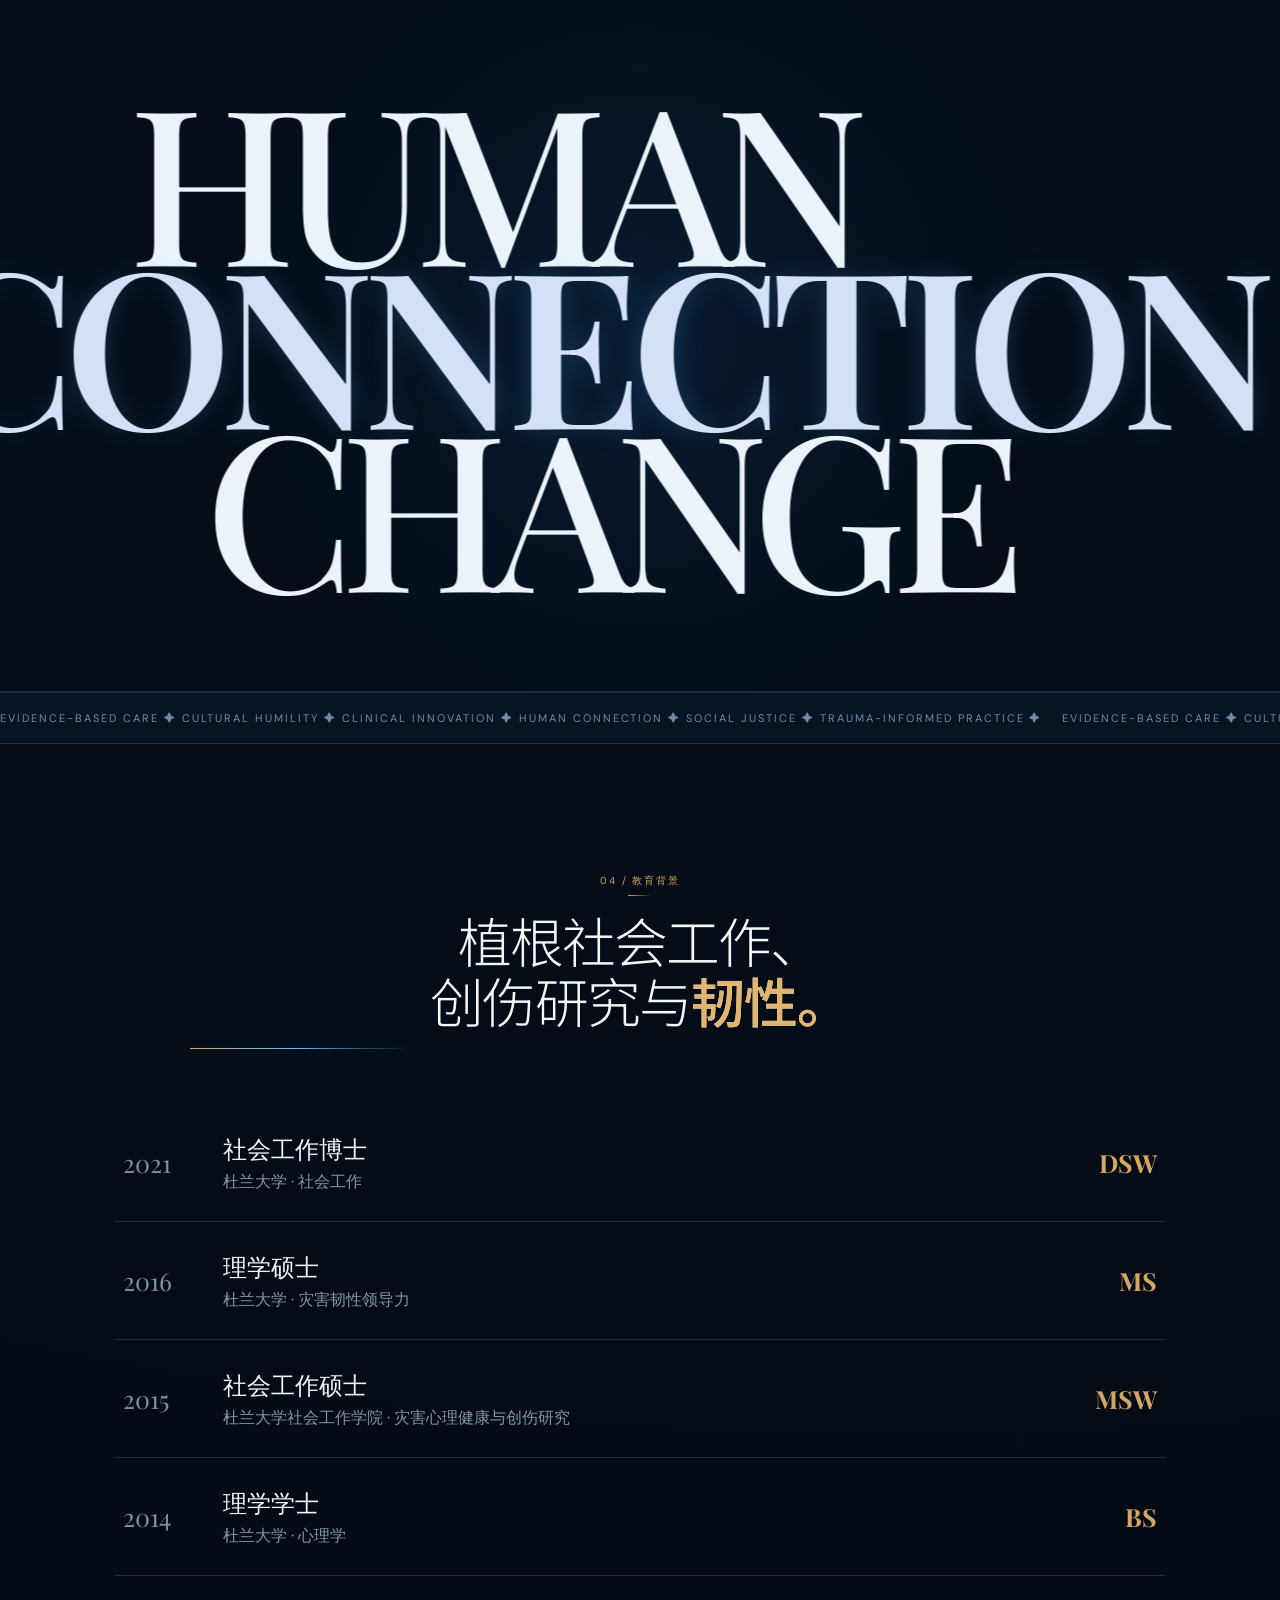
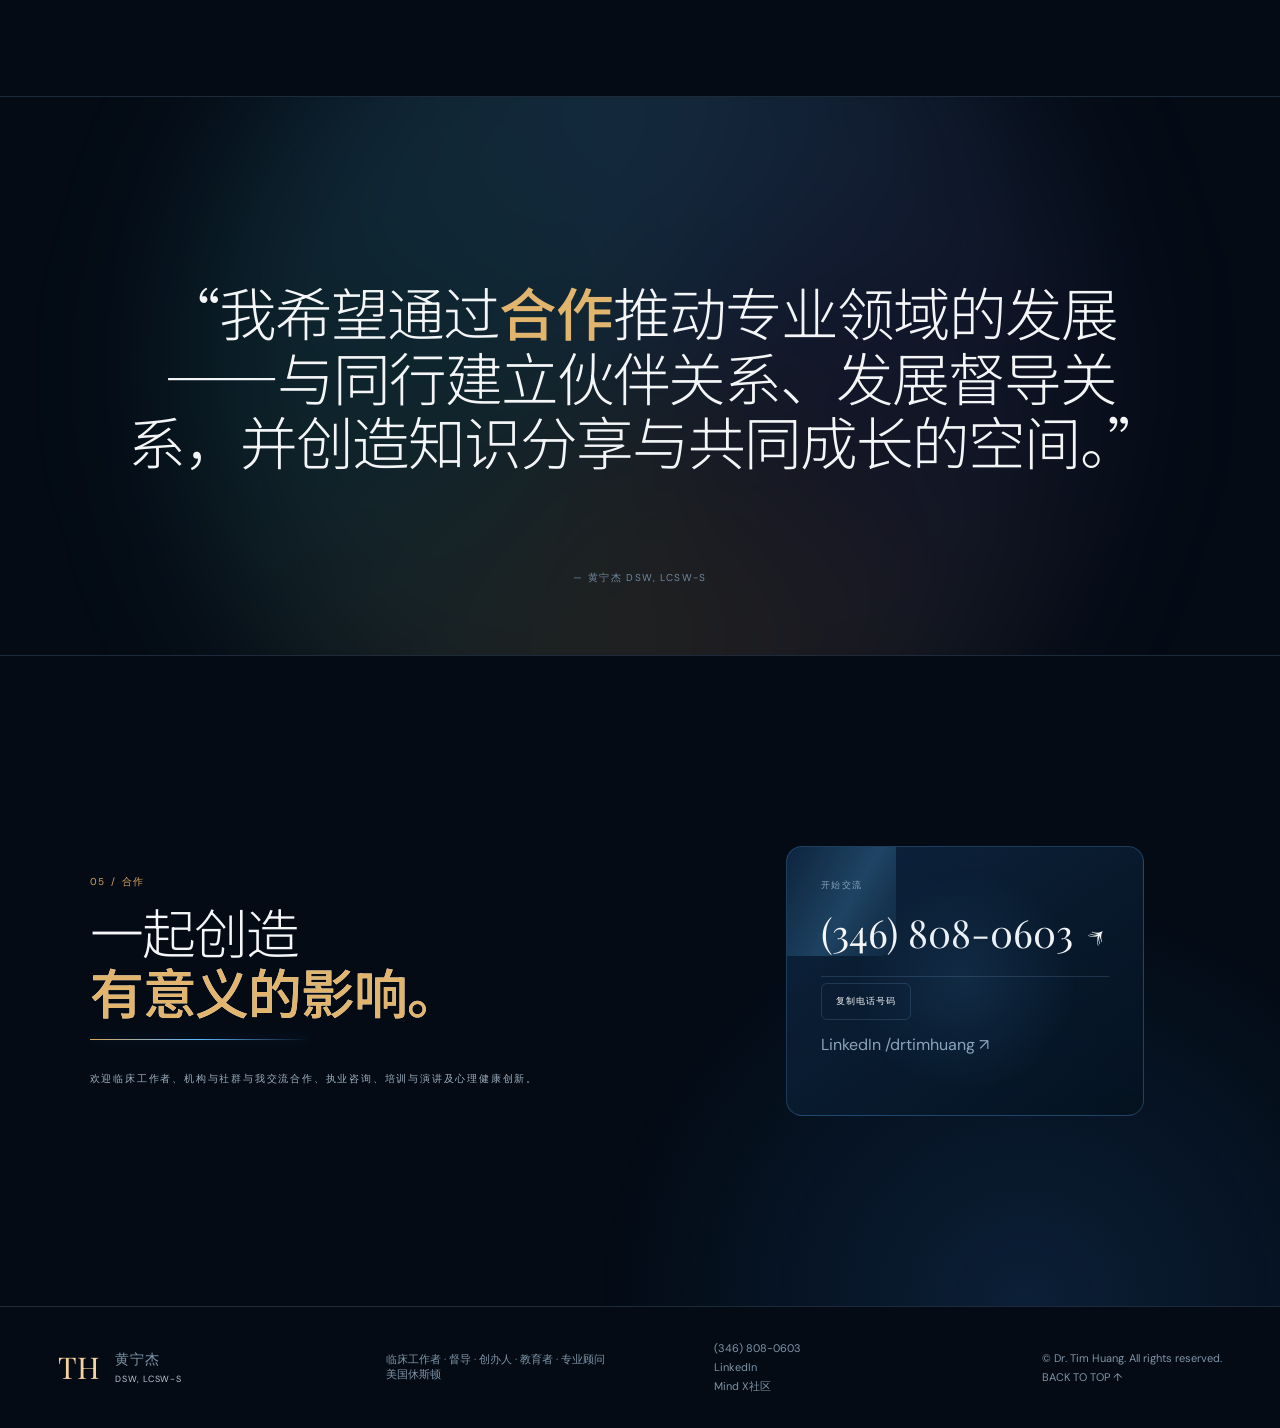
==== commit 7f6f6426: "updated" ====
--- a/zh.html
+++ b/zh.html
@@ -1,4 +1,4 @@
-<!doctype html><html lang="zh-CN"><head><meta charset="utf-8"><meta name="viewport" content="width=device-width,initial-scale=1"><title>黄宁杰 DSW, LCSW-S</title><meta name="description" content="黄宁杰 DSW, LCSW-S：临床工作者、督导、创办人、教育者与专业顾问。"><meta name="theme-color" content="#07111f"><link rel="alternate" hreflang="zh-CN" href="zh.html"><link rel="stylesheet" href="style.css?v=signature-v4-4"></head><body><div class="preloader" aria-hidden="true"><div class="preloader-mark">TH</div><div class="preloader-line"><i></i></div></div><div class="noise"></div><div class="cursor-label">VIEW</div>
+<!doctype html><html lang="zh-CN"><head><meta charset="utf-8"><meta name="viewport" content="width=device-width,initial-scale=1"><title>黄宁杰 DSW, LCSW-S</title><meta name="description" content="黄宁杰 DSW, LCSW-S：临床工作者、督导、创办人、教育者与专业顾问。"><meta name="theme-color" content="#07111f"><link rel="alternate" hreflang="zh-CN" href="zh.html"><link rel="stylesheet" href="style.css?v=signature-v4-5"><link rel="stylesheet" href="motion.css?v=signature-v4-5"></head><body><div class="preloader" aria-hidden="true"><div class="preloader-mark">TH</div><div class="preloader-line"><i></i></div></div><div class="noise"></div><div class="cursor-label">VIEW</div>
 <canvas id="stars" aria-hidden="true"></canvas><div class="cursor-dot"></div><div class="cursor-ring"></div><div class="progress"></div>
 <header class="nav"><a class="brand magnetic" href="#top"><span class="monogram">TH</span><span>黄宁杰<small>DSW, LCSW-S</small></span></a><nav><a href="#about">关于</a><a href="#expertise">专业领域</a><a href="#journey">职业历程</a><a href="#education">教育背景</a><a href="#contact">合作</a></nav><a class="lang magnetic" href="index.html">EN <i>/</i> 中文</a></header>
 <main id="top">
@@ -23,4 +23,4 @@
 <article class="degree" data-reveal><span>2021</span><div><h3>社会工作博士</h3><p>杜兰大学 · 社会工作</p></div><b>DSW</b></article><article class="degree" data-reveal><span>2016</span><div><h3>理学硕士</h3><p>杜兰大学 · 灾害韧性领导力</p></div><b>MS</b></article><article class="degree" data-reveal><span>2015</span><div><h3>社会工作硕士</h3><p>杜兰大学社会工作学院 · 灾害心理健康与创伤研究</p></div><b>MSW</b></article><article class="degree" data-reveal><span>2014</span><div><h3>理学学士</h3><p>杜兰大学 · 心理学</p></div><b>BS</b></article></div></section>
 <section class="manifesto"><div class="manifesto-orb"></div><p data-reveal>“我希望通过<em>合作</em>推动专业领域的发展——与同行建立伙伴关系、发展督导关系，并创造知识分享与共同成长的空间。”</p><span>— 黄宁杰 DSW, LCSW-S</span></section>
 <section id="contact" class="contact section"><div class="contact-copy" data-reveal><p>05 / 合作</p><h2>一起创造<br><em>有意义的影响。</em></h2><p>欢迎临床工作者、机构与社群与我交流合作、执业咨询、培训与演讲及心理健康创新。</p></div><div class="contact-panel tilt" data-reveal><span>开始交流</span><a class="phone magnetic" href="tel:+13468080603">(346) 808-0603 <b>↗</b></a><button class="copy magnetic" data-copy="(346) 808-0603">复制电话号码</button><a href="https://www.linkedin.com/in/drtimhuang">LinkedIn /drtimhuang ↗</a><small class="copy-status"></small></div></section>
-</main><footer><a class="brand" href="#top"><span class="monogram">TH</span><span>黄宁杰<small>DSW, LCSW-S</small></span></a><p>临床工作者 · 督导 · 创办人 · 教育者 · 专业顾问<br>美国休斯顿</p><div><a href="tel:+13468080603">(346) 808-0603</a><a href="https://www.linkedin.com/in/drtimhuang">LinkedIn</a><a href="https://www.mindx.us">Mind X社区</a></div><div class="footer-end"><span>© Dr. Tim Huang. All rights reserved.</span><a href="#top">BACK TO TOP ↑</a></div></footer><script src="main.js?v=signature-v4-4"></script></body></html>
+</main><footer><a class="brand" href="#top"><span class="monogram">TH</span><span>黄宁杰<small>DSW, LCSW-S</small></span></a><p>临床工作者 · 督导 · 创办人 · 教育者 · 专业顾问<br>美国休斯顿</p><div><a href="tel:+13468080603">(346) 808-0603</a><a href="https://www.linkedin.com/in/drtimhuang">LinkedIn</a><a href="https://www.mindx.us">Mind X社区</a></div><div class="footer-end"><span>© Dr. Tim Huang. All rights reserved.</span><a href="#top">BACK TO TOP ↑</a></div></footer><script src="main.js?v=signature-v4-5"></script></body></html>
--- a/motion.css
+++ b/motion.css
@@ -0,0 +1,62 @@
+/* Signature V4.5 — additional motion layer */
+.hero h1 .word-space{display:inline-block;width:.28em;min-width:.28em;white-space:pre}
+.hero h1 em .word-space{width:.3em;min-width:.3em}
+
+/* More dimensional headline motion without compromising legibility */
+.hero h1{perspective:900px}
+.hero h1 .char{transform-origin:50% 70%}
+.page-ready .hero h1 .char:nth-child(3n+1){animation-name:heroCharIn,letterDriftA}
+.page-ready .hero h1 .char:nth-child(3n+2){animation-name:heroCharIn,letterDriftB}
+.page-ready .hero h1 .char:nth-child(3n){animation-name:heroCharIn,letterDriftC}
+.page-ready .hero h1 .char{animation-duration:.72s,8s;animation-timing-function:cubic-bezier(.16,.8,.2,1),ease-in-out;animation-fill-mode:forwards,both;animation-iteration-count:1,infinite}
+@keyframes letterDriftA{0%,100%{translate:0 0}50%{translate:0 -1.5px}}
+@keyframes letterDriftB{0%,100%{translate:0 0}50%{translate:.7px 1px}}
+@keyframes letterDriftC{0%,100%{translate:0 0}50%{translate:-.7px -.8px}}
+
+/* Elegant animated underline/light ribbon on the highlighted phrase */
+.hero h1 em{position:relative;display:inline-block;isolation:isolate}
+.hero h1 em:after{content:"";position:absolute;left:1%;right:1%;bottom:-.09em;height:2px;background:linear-gradient(90deg,transparent,#d7a85f 18%,#7ac7ff 52%,#d7a85f 82%,transparent);transform-origin:left;animation:heroRibbon 4.8s ease-in-out infinite;filter:drop-shadow(0 0 7px rgba(122,199,255,.55));z-index:-1}
+@keyframes heroRibbon{0%,100%{transform:scaleX(.18);opacity:.28}45%,60%{transform:scaleX(1);opacity:.9}}
+
+/* Kicker gets a moving pinpoint instead of a static line */
+.kicker span{position:relative;overflow:visible}
+.kicker span:after{content:"";position:absolute;width:5px;height:5px;border-radius:50%;top:-2px;left:0;background:#f3cf8c;box-shadow:0 0 12px #d7a85f;animation:kickerDot 3.4s ease-in-out infinite}
+@keyframes kickerDot{0%,100%{left:0;opacity:.35}50%{left:31px;opacity:1}}
+
+/* Ambient moving light behind the hero copy */
+.hero-copy:before{content:"";position:absolute;z-index:-1;width:430px;height:430px;left:-140px;top:8%;border-radius:50%;background:radial-gradient(circle,rgba(93,183,255,.11),rgba(168,121,255,.04) 38%,transparent 70%);filter:blur(18px);animation:copyAura 9s ease-in-out infinite alternate;pointer-events:none}
+@keyframes copyAura{to{transform:translate(110px,70px) scale(1.16);opacity:.72}}
+
+/* Buttons get a traveling border pulse */
+.hero .btn{background-clip:padding-box}
+.hero .btn:after{content:"";position:absolute;inset:-1px;border-radius:inherit;padding:1px;background:conic-gradient(from var(--spin,0deg),transparent 0 65%,rgba(122,199,255,.75) 72%,rgba(215,168,95,.8) 78%,transparent 86%);-webkit-mask:linear-gradient(#000 0 0) content-box,linear-gradient(#000 0 0);-webkit-mask-composite:xor;mask-composite:exclude;opacity:.48;animation:borderOrbit 5s linear infinite;pointer-events:none}
+@property --spin{syntax:'<angle>';initial-value:0deg;inherits:false}
+@keyframes borderOrbit{to{--spin:360deg}}
+
+/* Portrait remains stable: only halo/orbits move */
+.portrait-wrap{animation:none!important}
+.portrait-glow{animation:portraitGlowV45 6.5s ease-in-out infinite!important}
+@keyframes portraitGlowV45{0%,100%{transform:scale(.94);opacity:.62}50%{transform:scale(1.09);opacity:1}}
+
+/* Section headings reveal a soft passing highlight */
+.section h2,.journey h2,.contact h2{position:relative}
+.section h2:after,.journey h2:after,.contact h2:after{content:"";display:block;width:0;height:1px;margin-top:18px;background:linear-gradient(90deg,#d7a85f,#5db7ff,transparent);box-shadow:0 0 12px rgba(93,183,255,.3);transition:width 1.2s cubic-bezier(.2,.75,.2,1)}
+[data-reveal].visible h2:after,.section-head.visible h2:after{width:min(220px,45%)}
+
+/* Cards feel alive at rest, but do not jitter */
+.feature-card:after{content:"";position:absolute;inset:auto -25% -65% -25%;height:55%;background:radial-gradient(ellipse,rgba(93,183,255,.13),transparent 66%);filter:blur(12px);animation:cardBreathe 5.5s ease-in-out infinite;pointer-events:none}
+.feature-card:nth-child(2):after{animation-delay:-1.3s}.feature-card:nth-child(3):after{animation-delay:-2.6s}.feature-card:nth-child(4):after{animation-delay:-3.9s}
+@keyframes cardBreathe{50%{transform:translateY(-20px) scaleX(1.1);opacity:.7}}
+
+/* Timeline line subtly flows forward */
+.timeline-line i{position:relative;overflow:hidden}
+.timeline-line i:after{content:"";position:absolute;inset:0;background:linear-gradient(90deg,transparent,rgba(255,255,255,.85),transparent);transform:translateX(-120%);animation:timelineSweep 3.8s ease-in-out infinite}
+@keyframes timelineSweep{55%,100%{transform:translateX(140%)}}
+
+/* Contact card entrance and ambient edge light */
+.contact-panel{position:relative;overflow:hidden}
+.contact-panel:before{content:"";position:absolute;inset:-1px;border-radius:inherit;background:linear-gradient(120deg,transparent 20%,rgba(93,183,255,.22),transparent 42%,transparent 70%,rgba(215,168,95,.16),transparent 88%);background-size:250% 250%;animation:contactEdge 8s ease-in-out infinite;pointer-events:none;mix-blend-mode:screen}
+@keyframes contactEdge{50%{background-position:100% 100%}}
+
+@media(max-width:650px){.hero h1 .word-space{width:.24em;min-width:.24em}.hero-copy:before{width:300px;height:300px}.hero .btn:after{display:none}}
+@media(prefers-reduced-motion:reduce){.hero h1 .char,.hero h1 em:after,.kicker span:after,.hero-copy:before,.hero .btn:after,.portrait-glow,.feature-card:after,.timeline-line i:after,.contact-panel:before{animation:none!important}.hero h1 .char{opacity:1!important;filter:none!important;translate:none!important}}
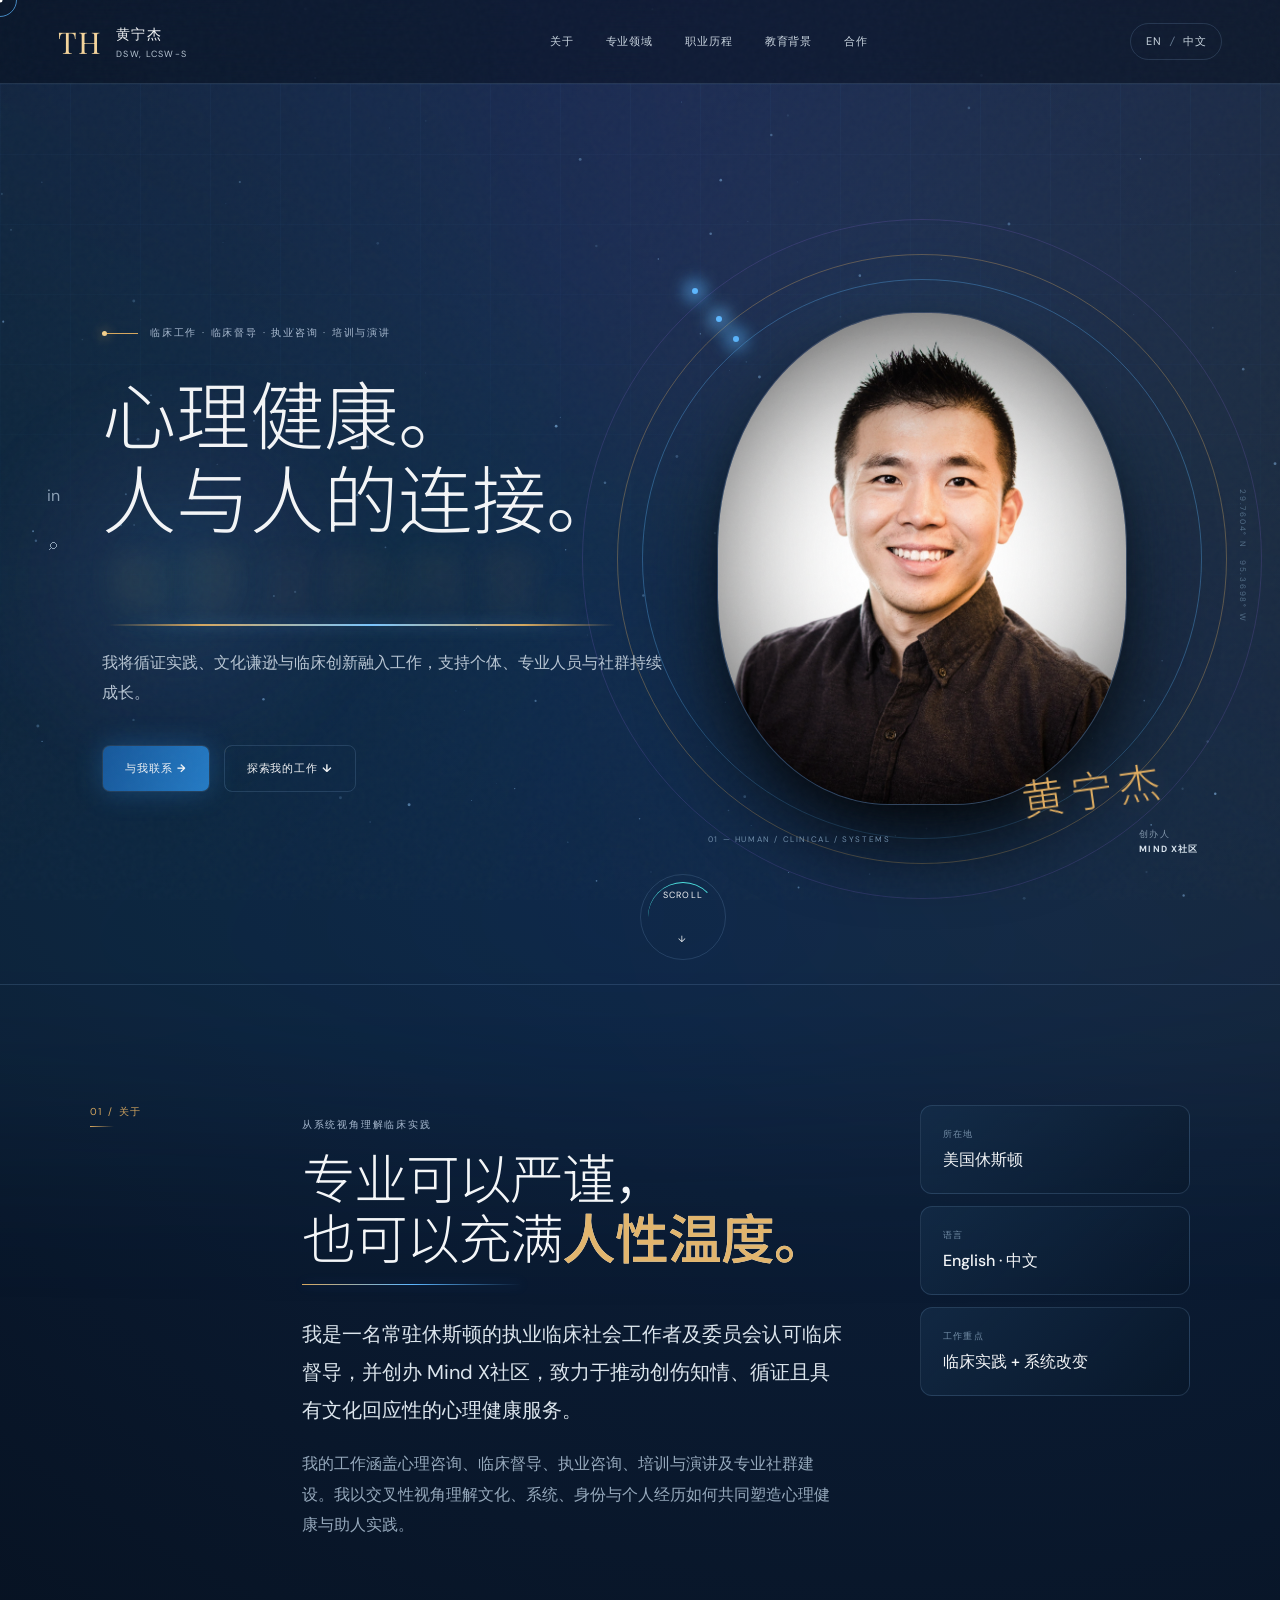
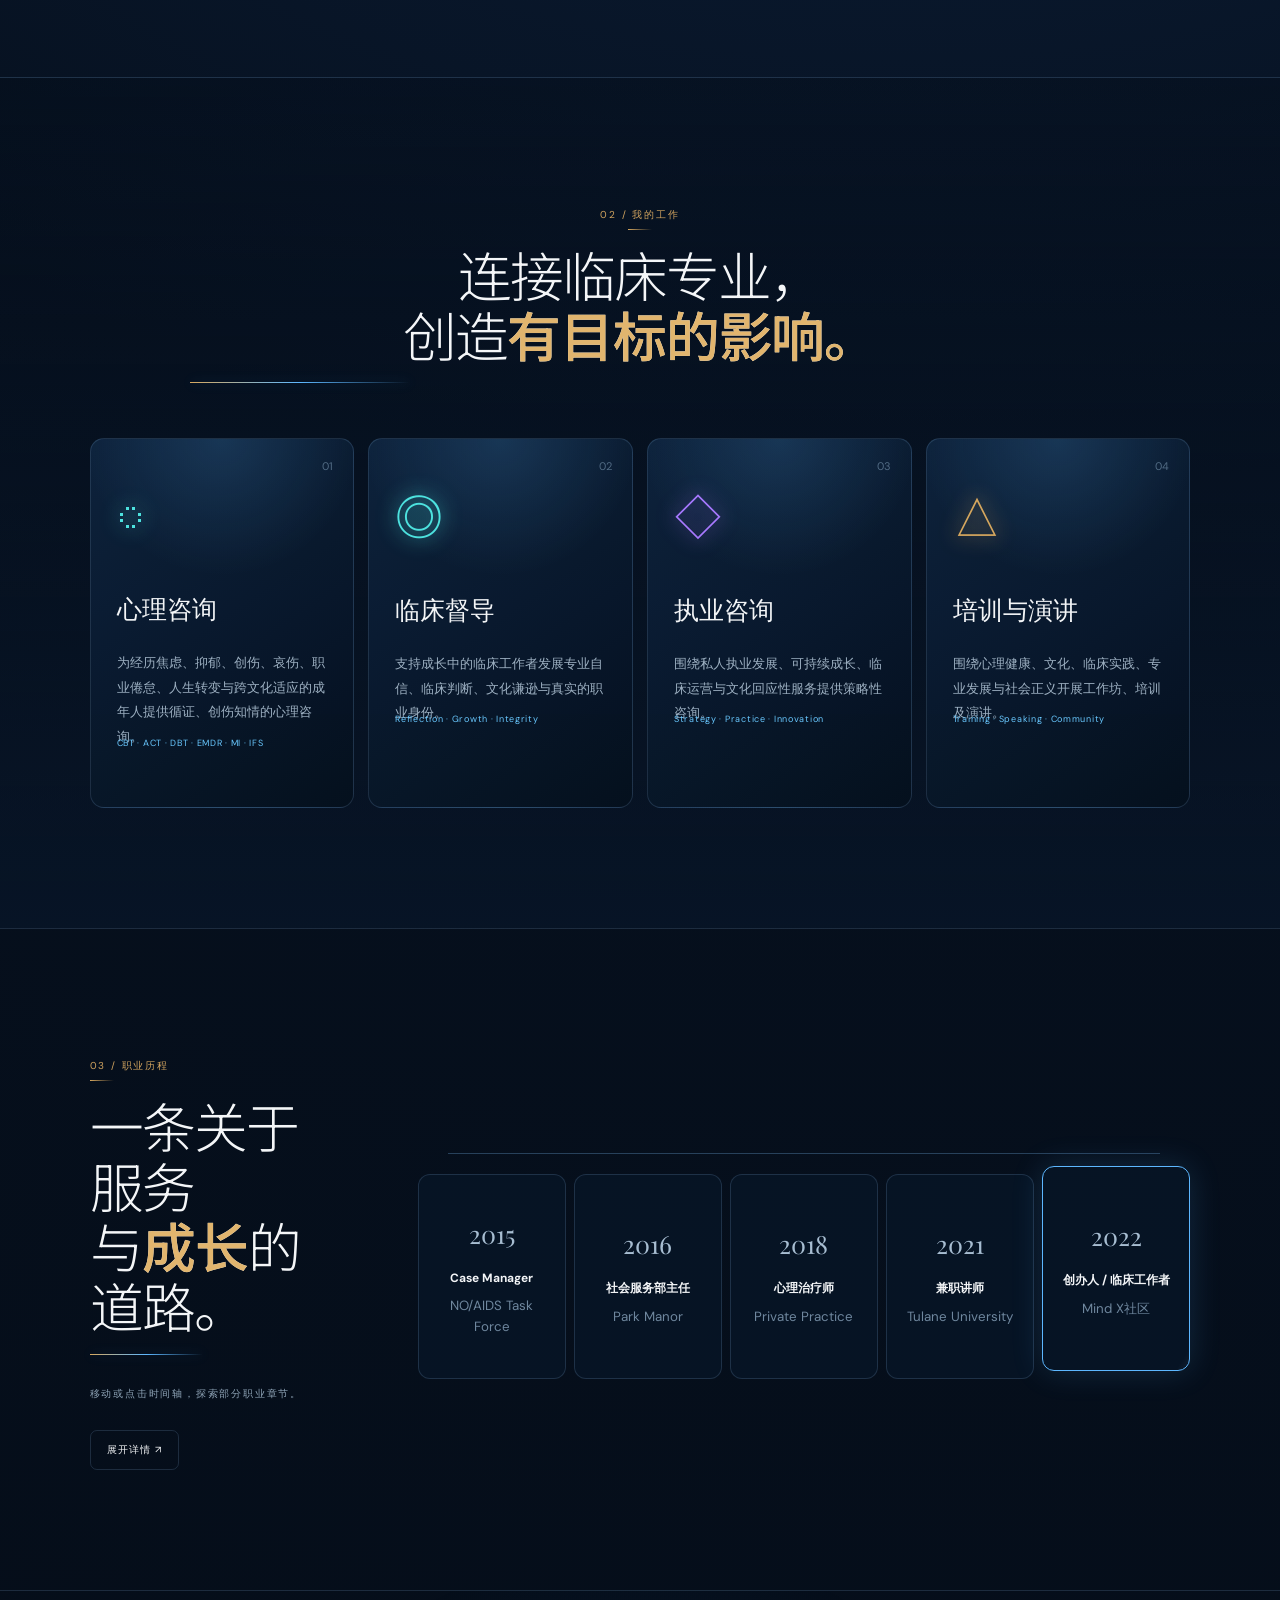
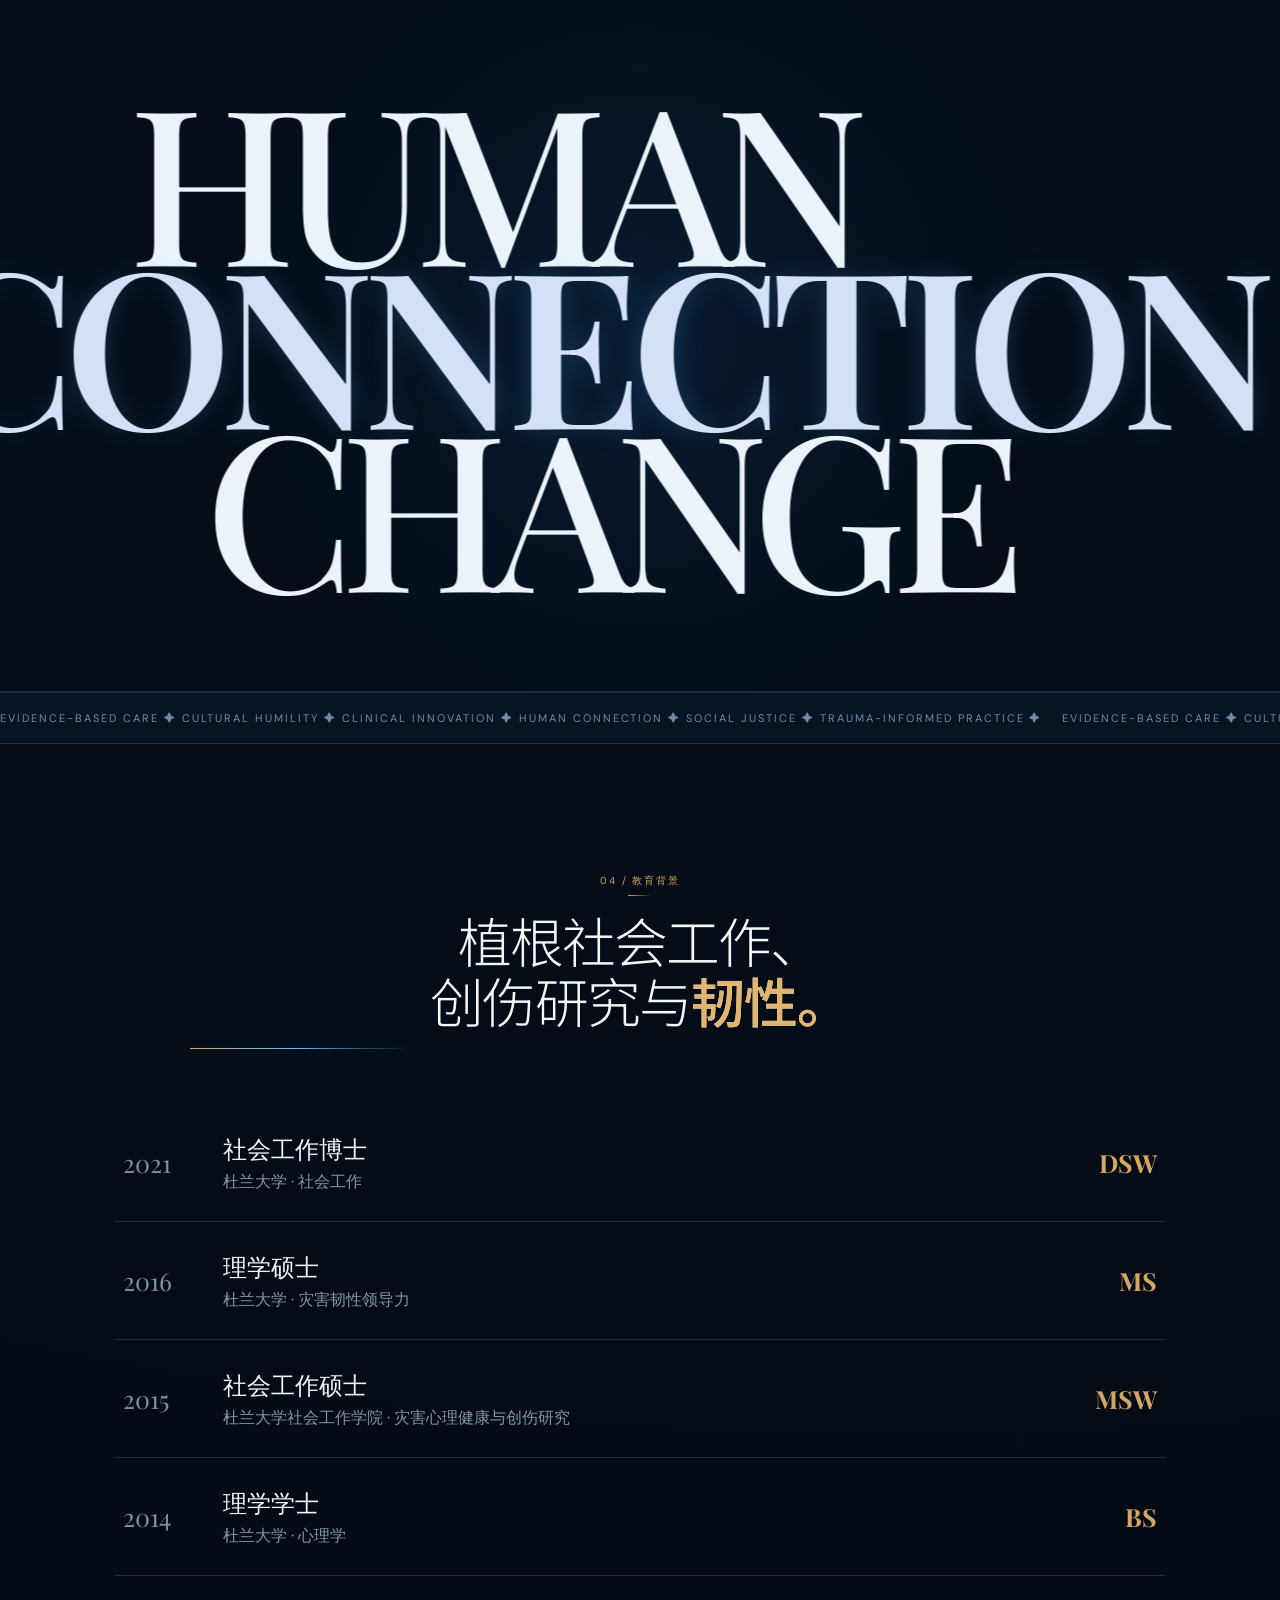
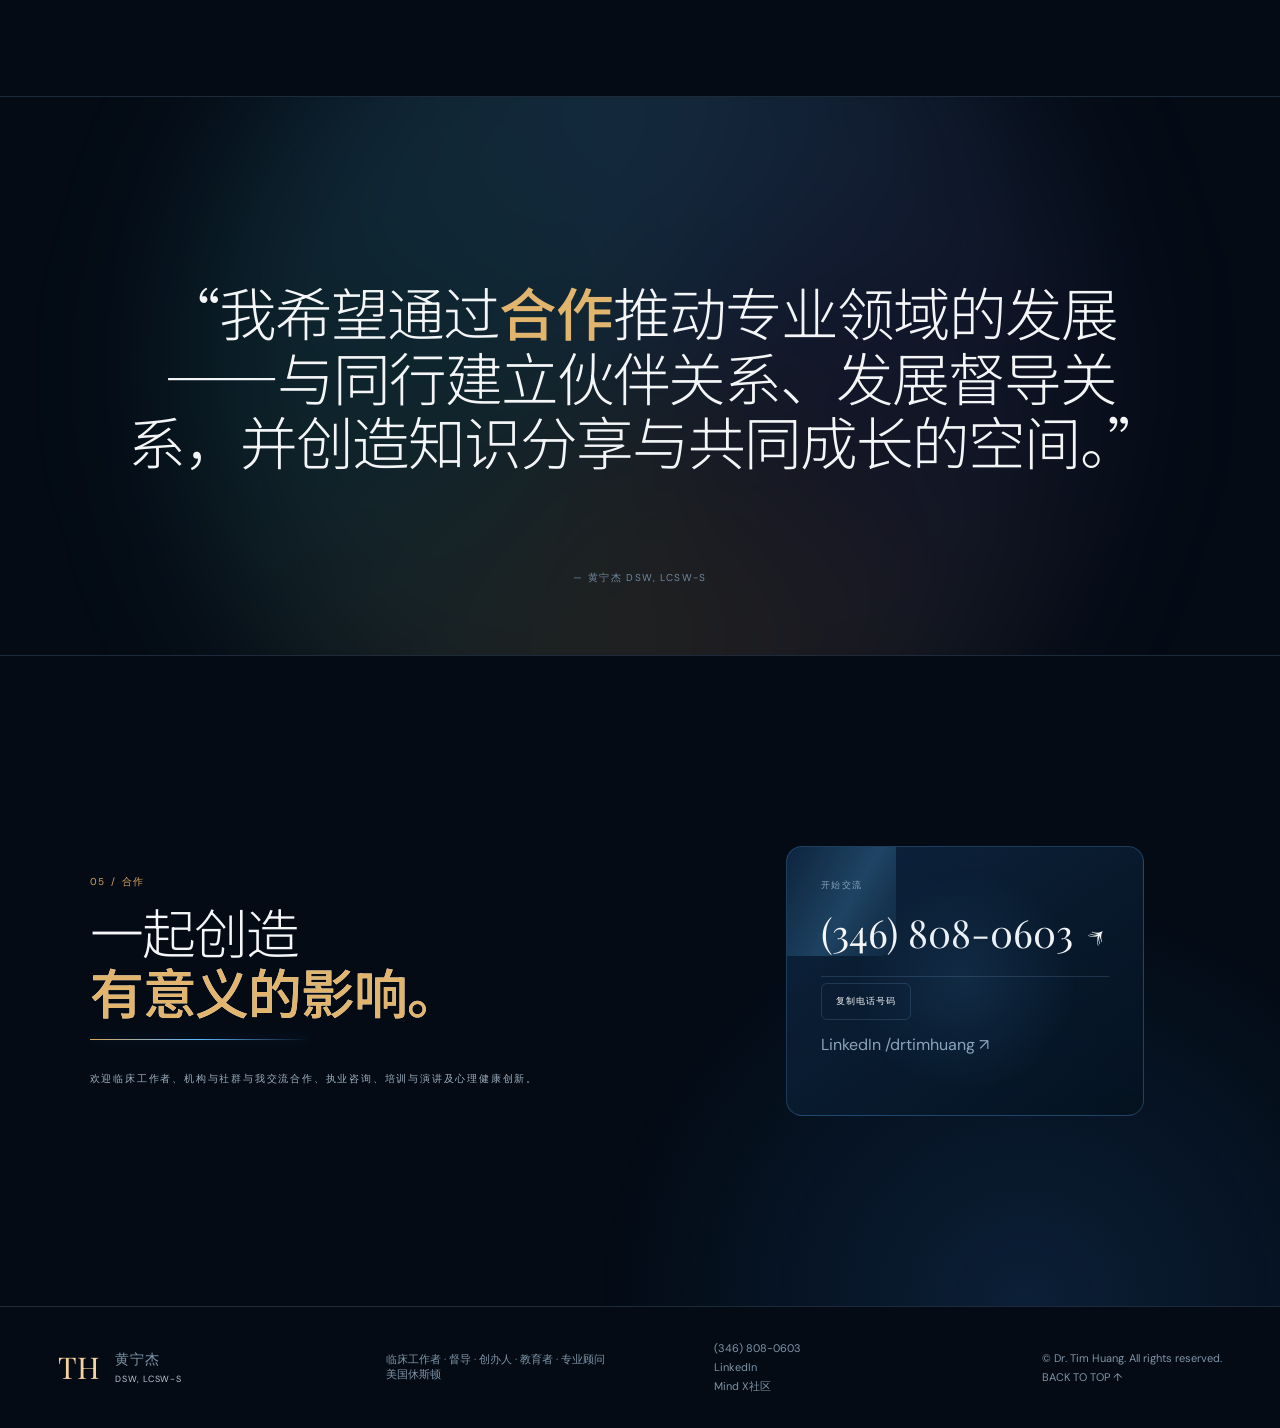
==== commit 32029b90: "updated" ====
--- a/zh.html
+++ b/zh.html
@@ -1,4 +1,4 @@
-<!doctype html><html lang="zh-CN"><head><meta charset="utf-8"><meta name="viewport" content="width=device-width,initial-scale=1"><title>黄宁杰 DSW, LCSW-S</title><meta name="description" content="黄宁杰 DSW, LCSW-S：临床工作者、督导、创办人、教育者与专业顾问。"><meta name="theme-color" content="#07111f"><link rel="alternate" hreflang="zh-CN" href="zh.html"><link rel="stylesheet" href="style.css?v=signature-v4-5"><link rel="stylesheet" href="motion.css?v=signature-v4-5"></head><body><div class="preloader" aria-hidden="true"><div class="preloader-mark">TH</div><div class="preloader-line"><i></i></div></div><div class="noise"></div><div class="cursor-label">VIEW</div>
+<!doctype html><html lang="zh-CN"><head><meta charset="utf-8"><meta name="viewport" content="width=device-width,initial-scale=1"><title>黄宁杰 DSW, LCSW-S</title><meta name="description" content="黄宁杰 DSW, LCSW-S：临床工作者、督导、创办人、教育者与专业顾问。"><meta name="theme-color" content="#07111f"><link rel="alternate" hreflang="zh-CN" href="zh.html"><link rel="stylesheet" href="style.css?v=signature-v4-6"><link rel="stylesheet" href="motion.css?v=signature-v4-6"></head><body><div class="preloader" aria-hidden="true"><div class="preloader-mark">TH</div><div class="preloader-line"><i></i></div></div><div class="noise"></div><div class="cursor-label">VIEW</div>
 <canvas id="stars" aria-hidden="true"></canvas><div class="cursor-dot"></div><div class="cursor-ring"></div><div class="progress"></div>
 <header class="nav"><a class="brand magnetic" href="#top"><span class="monogram">TH</span><span>黄宁杰<small>DSW, LCSW-S</small></span></a><nav><a href="#about">关于</a><a href="#expertise">专业领域</a><a href="#journey">职业历程</a><a href="#education">教育背景</a><a href="#contact">合作</a></nav><a class="lang magnetic" href="index.html">EN <i>/</i> 中文</a></header>
 <main id="top">
@@ -23,4 +23,4 @@
 <article class="degree" data-reveal><span>2021</span><div><h3>社会工作博士</h3><p>杜兰大学 · 社会工作</p></div><b>DSW</b></article><article class="degree" data-reveal><span>2016</span><div><h3>理学硕士</h3><p>杜兰大学 · 灾害韧性领导力</p></div><b>MS</b></article><article class="degree" data-reveal><span>2015</span><div><h3>社会工作硕士</h3><p>杜兰大学社会工作学院 · 灾害心理健康与创伤研究</p></div><b>MSW</b></article><article class="degree" data-reveal><span>2014</span><div><h3>理学学士</h3><p>杜兰大学 · 心理学</p></div><b>BS</b></article></div></section>
 <section class="manifesto"><div class="manifesto-orb"></div><p data-reveal>“我希望通过<em>合作</em>推动专业领域的发展——与同行建立伙伴关系、发展督导关系，并创造知识分享与共同成长的空间。”</p><span>— 黄宁杰 DSW, LCSW-S</span></section>
 <section id="contact" class="contact section"><div class="contact-copy" data-reveal><p>05 / 合作</p><h2>一起创造<br><em>有意义的影响。</em></h2><p>欢迎临床工作者、机构与社群与我交流合作、执业咨询、培训与演讲及心理健康创新。</p></div><div class="contact-panel tilt" data-reveal><span>开始交流</span><a class="phone magnetic" href="tel:+13468080603">(346) 808-0603 <b>↗</b></a><button class="copy magnetic" data-copy="(346) 808-0603">复制电话号码</button><a href="https://www.linkedin.com/in/drtimhuang">LinkedIn /drtimhuang ↗</a><small class="copy-status"></small></div></section>
-</main><footer><a class="brand" href="#top"><span class="monogram">TH</span><span>黄宁杰<small>DSW, LCSW-S</small></span></a><p>临床工作者 · 督导 · 创办人 · 教育者 · 专业顾问<br>美国休斯顿</p><div><a href="tel:+13468080603">(346) 808-0603</a><a href="https://www.linkedin.com/in/drtimhuang">LinkedIn</a><a href="https://www.mindx.us">Mind X社区</a></div><div class="footer-end"><span>© Dr. Tim Huang. All rights reserved.</span><a href="#top">BACK TO TOP ↑</a></div></footer><script src="main.js?v=signature-v4-5"></script></body></html>
+</main><footer><a class="brand" href="#top"><span class="monogram">TH</span><span>黄宁杰<small>DSW, LCSW-S</small></span></a><p>临床工作者 · 督导 · 创办人 · 教育者 · 专业顾问<br>美国休斯顿</p><div><a href="tel:+13468080603">(346) 808-0603</a><a href="https://www.linkedin.com/in/drtimhuang">LinkedIn</a><a href="https://www.mindx.us">Mind X社区</a></div><div class="footer-end"><span>© Dr. Tim Huang. All rights reserved.</span><a href="#top">BACK TO TOP ↑</a></div></footer><script src="main.js?v=signature-v4-6"></script></body></html>
--- a/motion.css
+++ b/motion.css
@@ -60,3 +60,9 @@
 
 @media(max-width:650px){.hero h1 .word-space{width:.24em;min-width:.24em}.hero-copy:before{width:300px;height:300px}.hero .btn:after{display:none}}
 @media(prefers-reduced-motion:reduce){.hero h1 .char,.hero h1 em:after,.kicker span:after,.hero-copy:before,.hero .btn:after,.portrait-glow,.feature-card:after,.timeline-line i:after,.contact-panel:before{animation:none!important}.hero h1 .char{opacity:1!important;filter:none!important;translate:none!important}}
+
+/* V4.6: preserve natural headline typography when characters are split for motion. */
+.hero h1 .char{letter-spacing:0!important}
+.hero h1 .word-space{width:.36em!important;min-width:.36em!important}
+.hero h1 em .word-space{width:.38em!important;min-width:.38em!important}
+@media(max-width:650px){.hero h1 .word-space{width:.34em!important;min-width:.34em!important}.hero h1 em .word-space{width:.36em!important;min-width:.36em!important}}
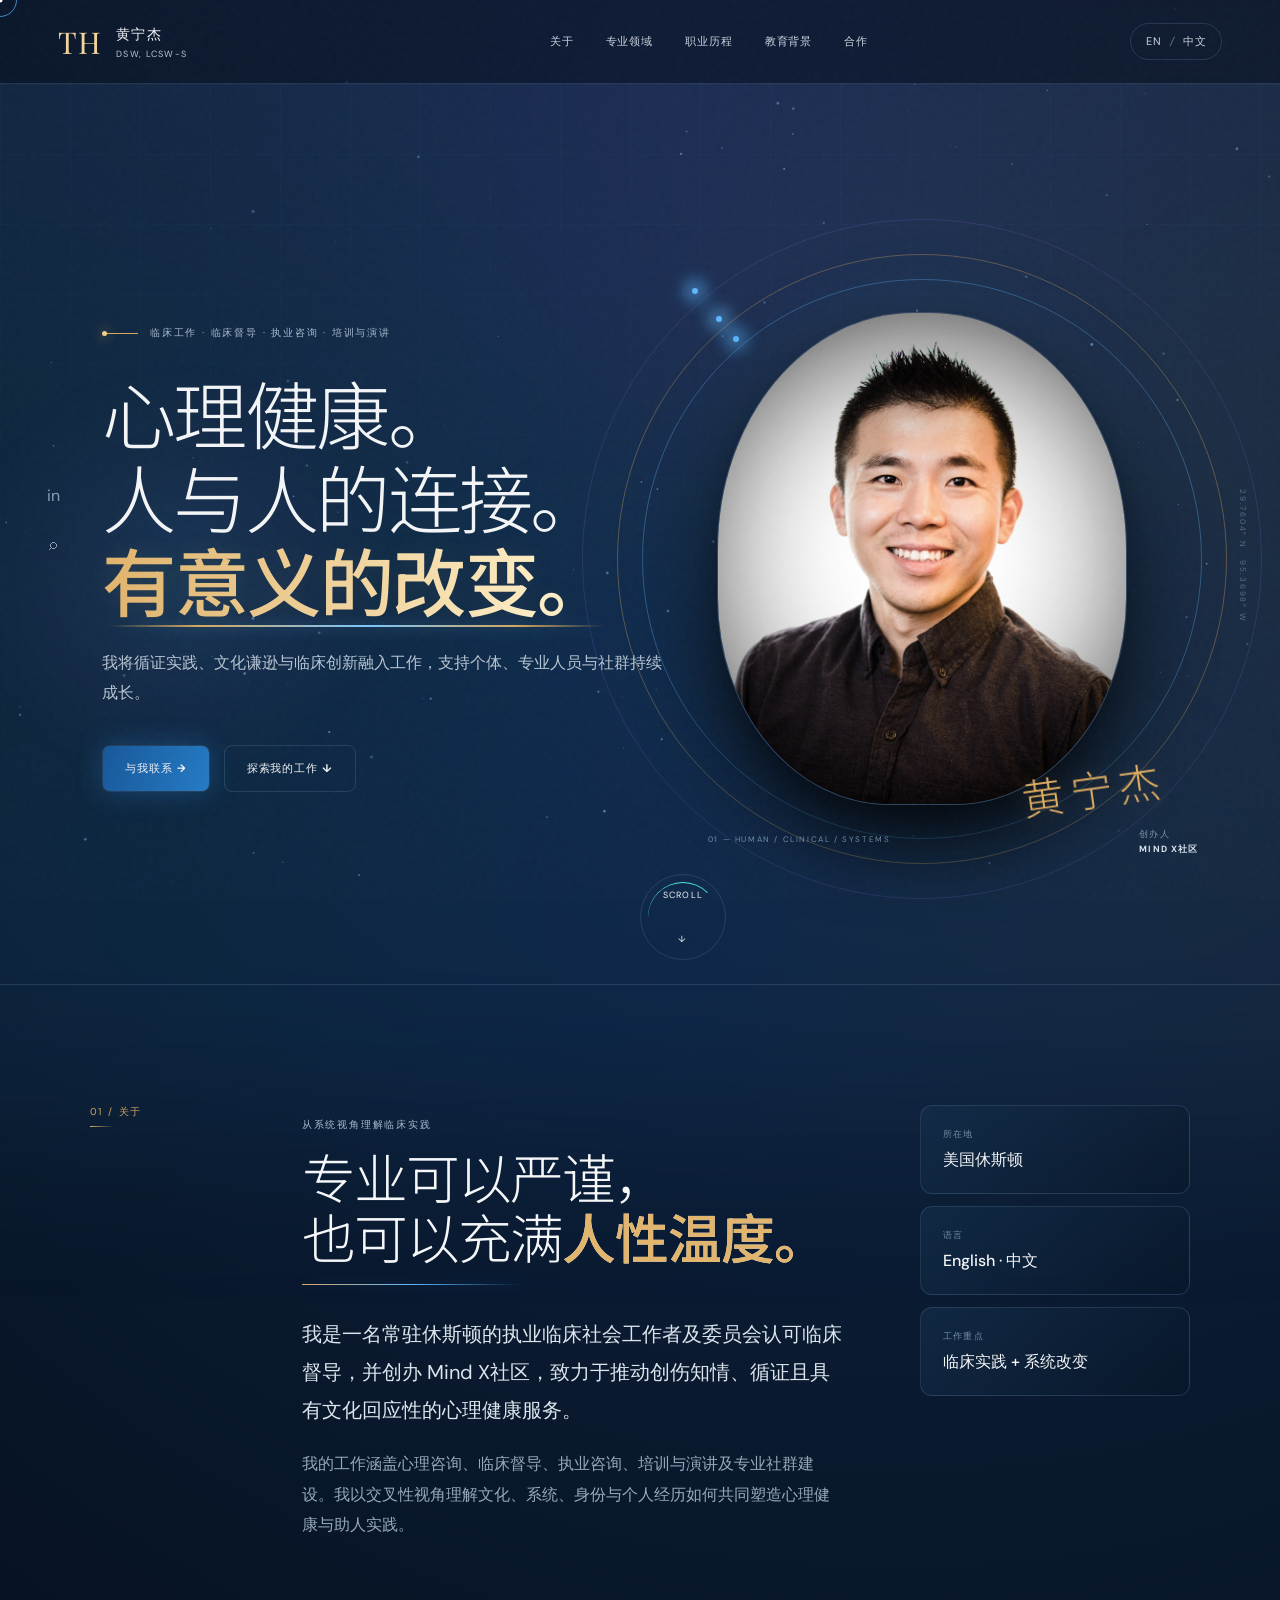
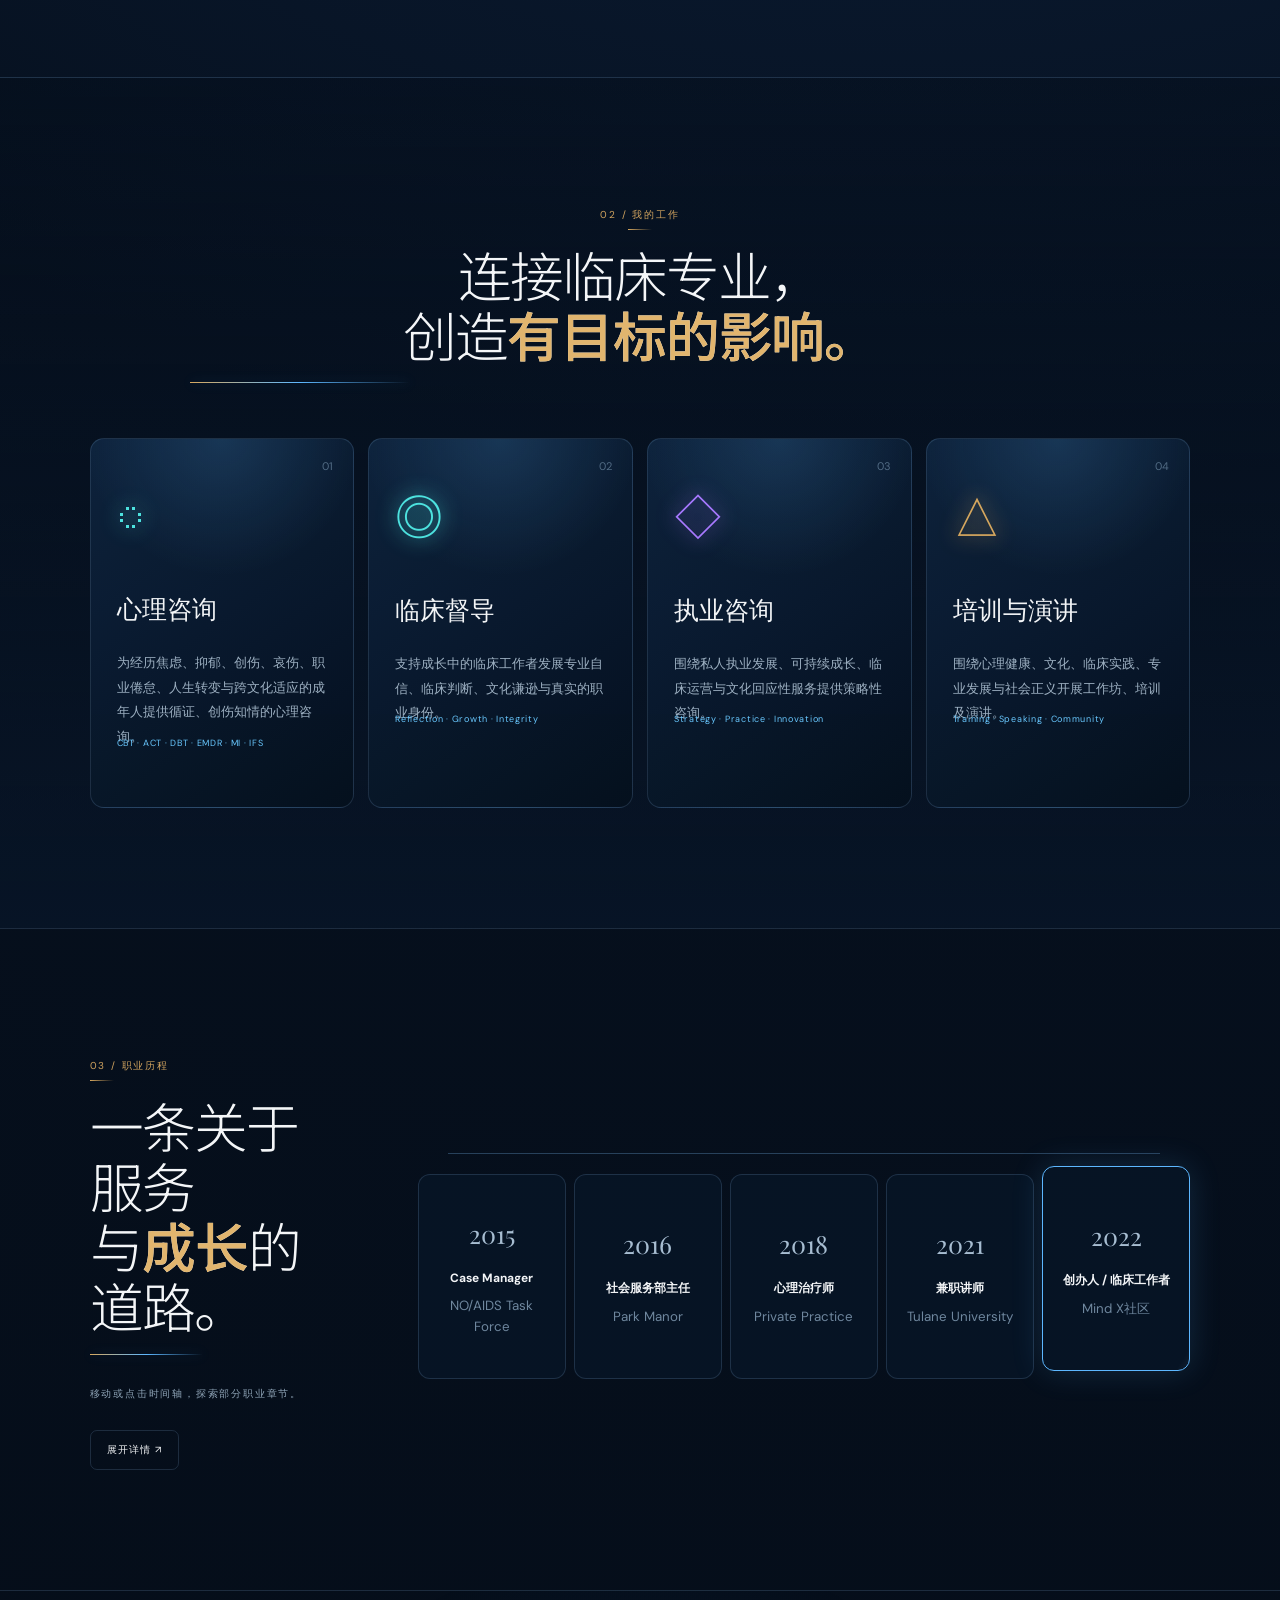
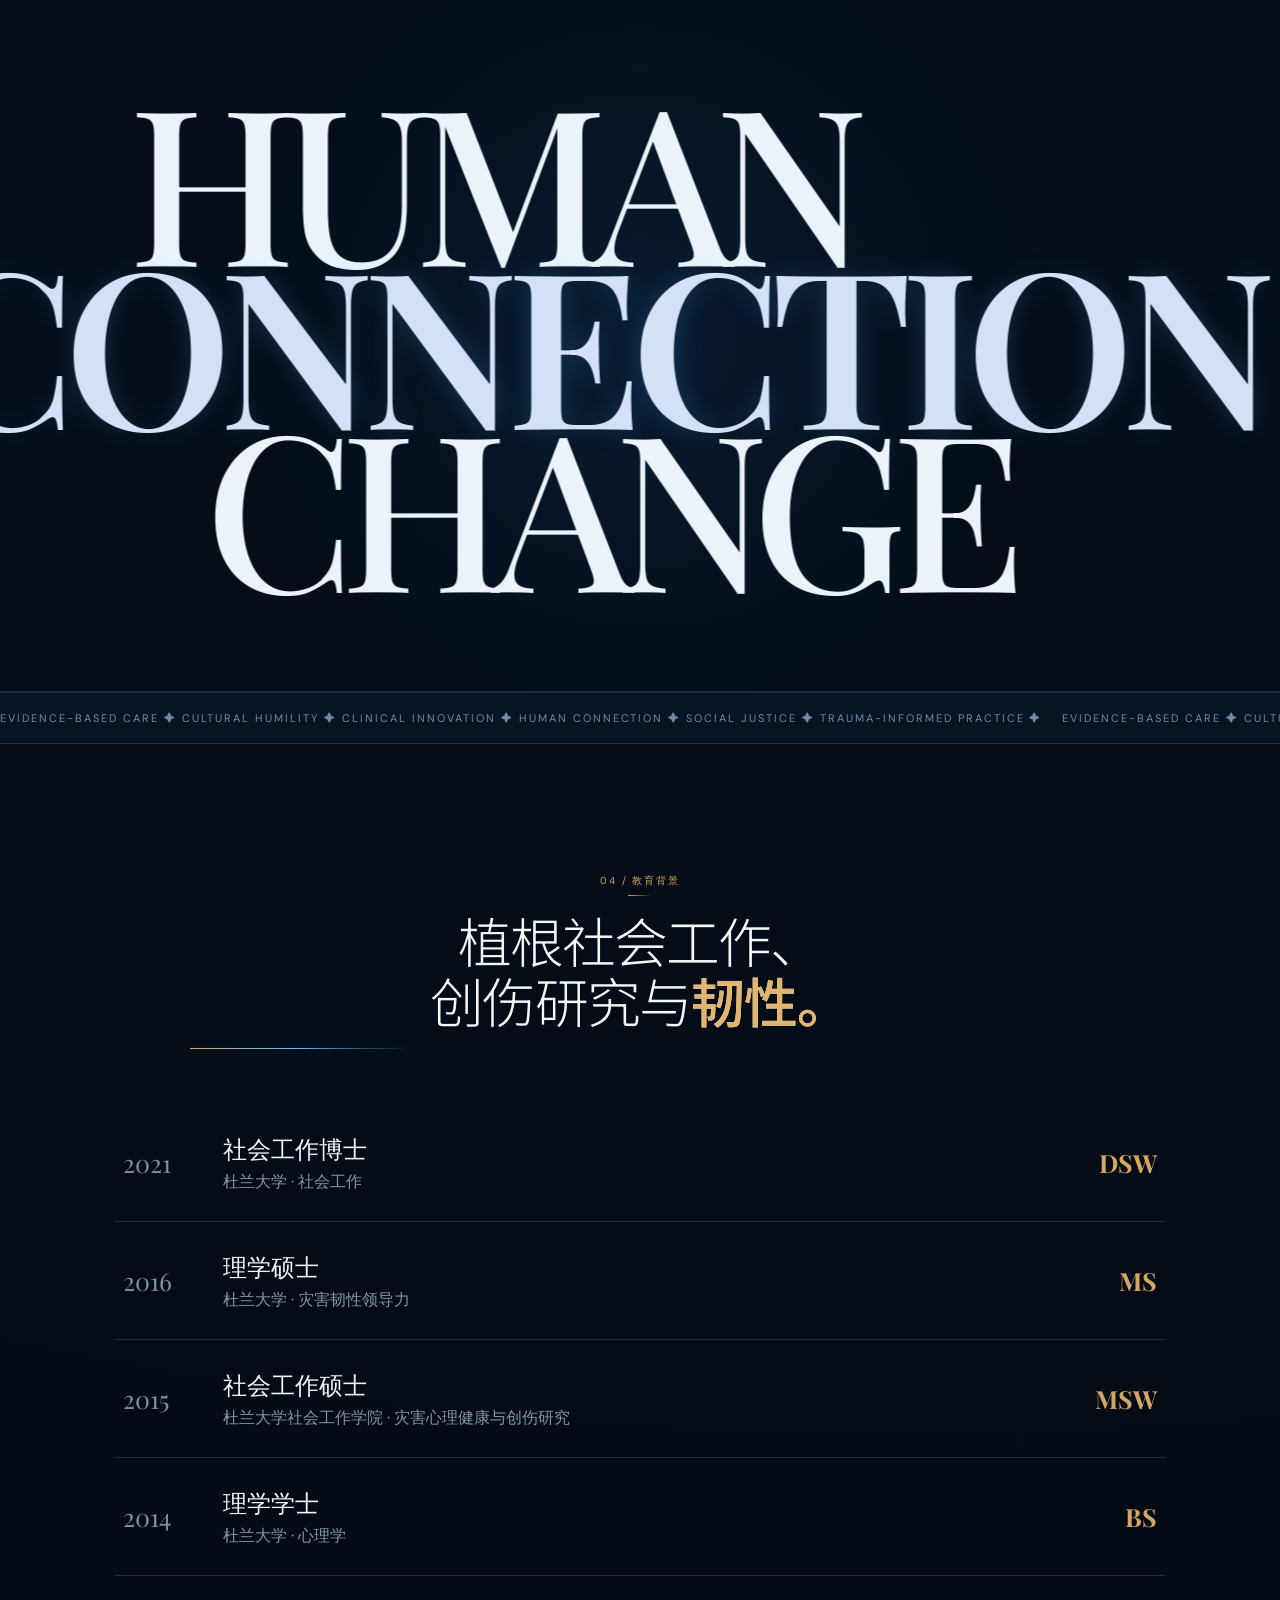
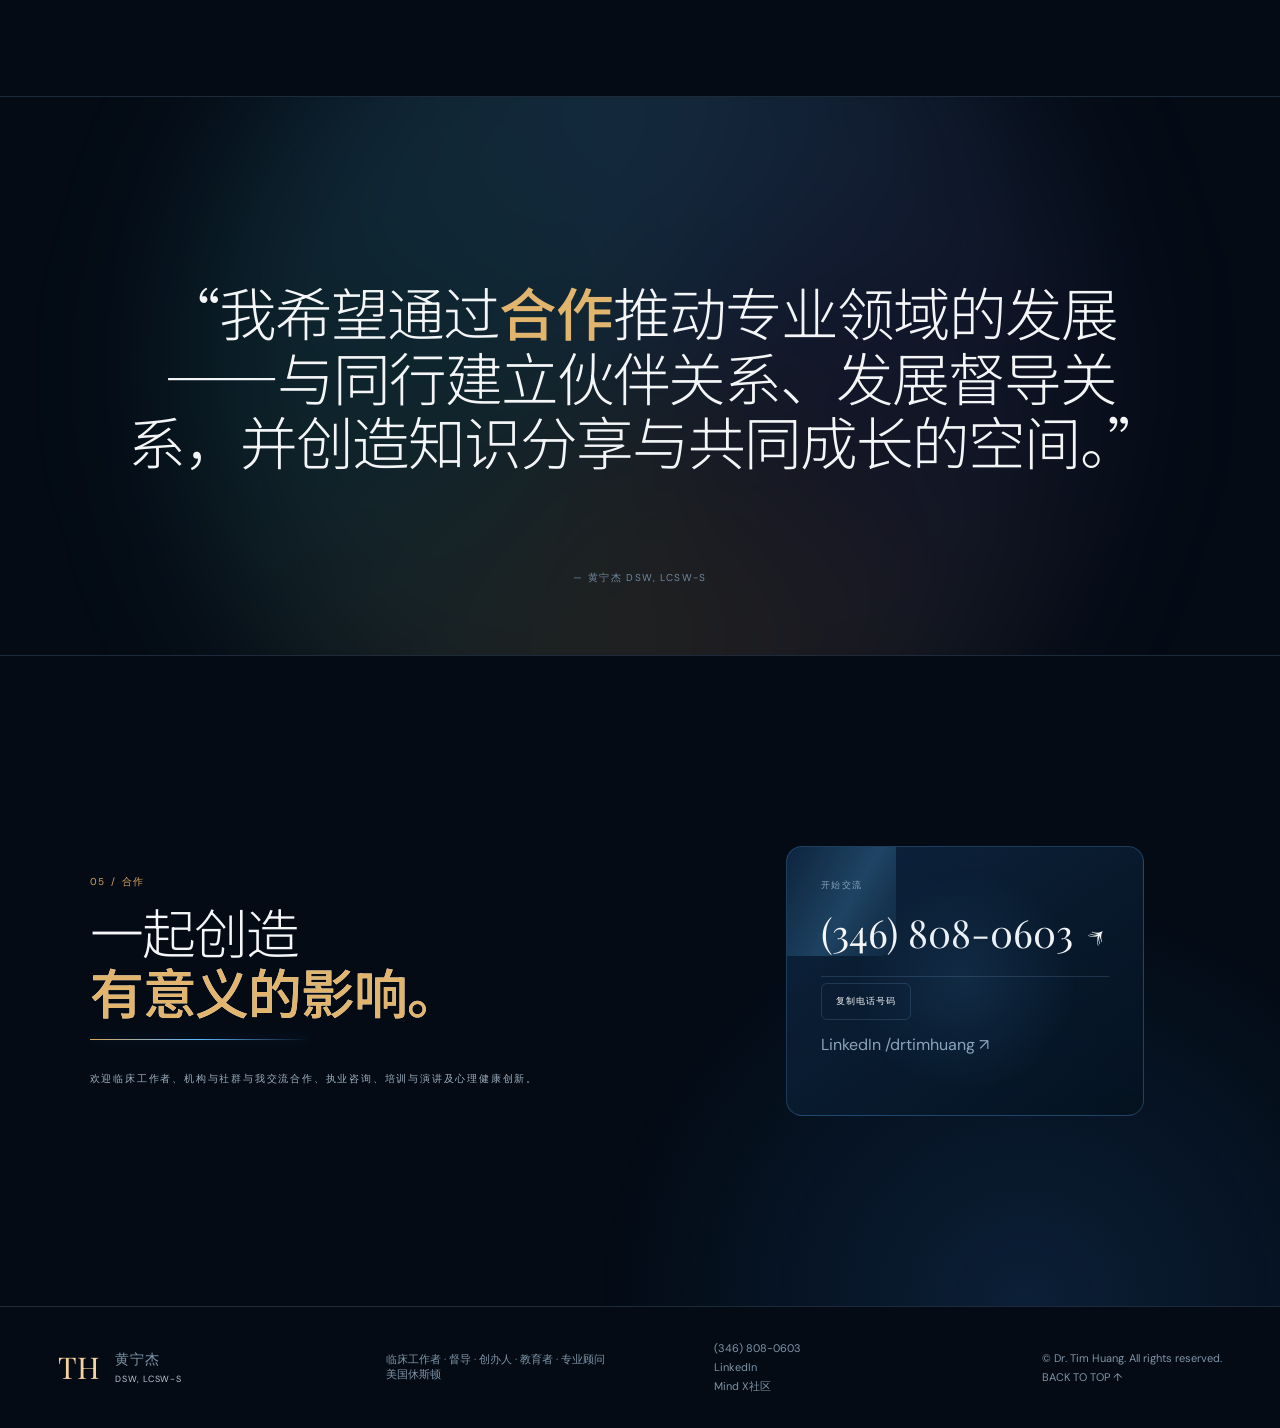
==== commit 2d93b8e2: "updated" ====
--- a/zh.html
+++ b/zh.html
@@ -1,8 +1,8 @@
-<!doctype html><html lang="zh-CN"><head><meta charset="utf-8"><meta name="viewport" content="width=device-width,initial-scale=1"><title>黄宁杰 DSW, LCSW-S</title><meta name="description" content="黄宁杰 DSW, LCSW-S：临床工作者、督导、创办人、教育者与专业顾问。"><meta name="theme-color" content="#07111f"><link rel="alternate" hreflang="zh-CN" href="zh.html"><link rel="stylesheet" href="style.css?v=signature-v4-6"><link rel="stylesheet" href="motion.css?v=signature-v4-6"></head><body><div class="preloader" aria-hidden="true"><div class="preloader-mark">TH</div><div class="preloader-line"><i></i></div></div><div class="noise"></div><div class="cursor-label">VIEW</div>
+<!doctype html><html lang="zh-CN"><head><meta charset="utf-8"><meta name="viewport" content="width=device-width,initial-scale=1"><title>黄宁杰 DSW, LCSW-S</title><meta name="description" content="黄宁杰 DSW, LCSW-S：临床工作者、督导、创办人、教育者与专业顾问。"><meta name="theme-color" content="#07111f"><link rel="alternate" hreflang="zh-CN" href="zh.html"><link rel="stylesheet" href="style.css?v=signature-v4-7"><link rel="stylesheet" href="motion.css?v=signature-v4-7"></head><body><div class="preloader" aria-hidden="true"><div class="preloader-mark">TH</div><div class="preloader-line"><i></i></div></div><div class="noise"></div><div class="cursor-label">VIEW</div>
 <canvas id="stars" aria-hidden="true"></canvas><div class="cursor-dot"></div><div class="cursor-ring"></div><div class="progress"></div>
 <header class="nav"><a class="brand magnetic" href="#top"><span class="monogram">TH</span><span>黄宁杰<small>DSW, LCSW-S</small></span></a><nav><a href="#about">关于</a><a href="#expertise">专业领域</a><a href="#journey">职业历程</a><a href="#education">教育背景</a><a href="#contact">合作</a></nav><a class="lang magnetic" href="index.html">EN <i>/</i> 中文</a></header>
 <main id="top">
-<section class="hero"><div class="hero-grid"></div><div class="hero-coordinates">29.7604° N &nbsp; 95.3698° W</div><div class="hero-copy" data-reveal><div class="kicker"><span></span>临床工作 · 临床督导 · 执业咨询 · 培训与演讲</div><h1>心理健康。<br>人与人的连接。<br><em>有意义的改变。</em></h1><p>我将循证实践、文化谦逊与临床创新融入工作，支持个体、专业人员与社群持续成长。</p><div class="actions"><a class="btn primary magnetic" href="#contact">与我联系 <b>→</b></a><a class="btn ghost magnetic" href="#journey">探索我的工作 <b>↓</b></a></div></div>
+<section class="hero"><div class="hero-grid"></div><div class="hero-coordinates">29.7604° N &nbsp; 95.3698° W</div><div class="hero-copy" data-reveal><div class="kicker"><span></span>临床工作 · 临床督导 · 执业咨询 · 培训与演讲</div><h1><span class="hero-line">心理健康。</span><br><span class="hero-line">人与人的连接。</span><br><em class="hero-line hero-accent">有意义的改变。</em></h1><p>我将循证实践、文化谦逊与临床创新融入工作，支持个体、专业人员与社群持续成长。</p><div class="actions"><a class="btn primary magnetic" href="#contact">与我联系 <b>→</b></a><a class="btn ghost magnetic" href="#journey">探索我的工作 <b>↓</b></a></div></div>
 <div class="portrait-stage" data-reveal><div class="orbit o1"></div><div class="orbit o2"></div><div class="orbit o3"></div><div class="portrait-glow"></div><div class="portrait-index">01 — HUMAN / CLINICAL / SYSTEMS</div><div class="portrait-wrap"><img src="assets/tim-huang-profile.jpg" alt="黄宁杰 DSW, LCSW-S"></div><div class="signature zh-signature">黄宁杰</div><div class="founder">创办人<br><b>MIND X社区</b></div></div>
 <div class="social-rail"><a href="https://www.linkedin.com/in/drtimhuang" aria-label="LinkedIn">in</a><a href="tel:+13468080603" aria-label="Phone">⌕</a></div><a class="scroll-cue" href="#about"><span>SCROLL</span><i>↓</i></a></section>
 <section id="about" class="intro section"><div class="section-tag" data-reveal>01 / 关于</div><div class="intro-copy" data-reveal><p class="eyebrow">从系统视角理解临床实践</p><h2>专业可以严谨，<br>也可以充满<em>人性温度。</em></h2><p class="big">我是一名常驻休斯顿的执业临床社会工作者及委员会认可临床督导，并创办 Mind X社区，致力于推动创伤知情、循证且具有文化回应性的心理健康服务。</p><p>我的工作涵盖心理咨询、临床督导、执业咨询、培训与演讲及专业社群建设。我以交叉性视角理解文化、系统、身份与个人经历如何共同塑造心理健康与助人实践。</p></div><div class="about-side" data-reveal><div class="glass-card"><span>所在地</span><b>美国休斯顿</b></div><div class="glass-card"><span>语言</span><b>English · 中文</b></div><div class="glass-card"><span>工作重点</span><b>临床实践 + 系统改变</b></div></div></section>
@@ -23,4 +23,4 @@
 <article class="degree" data-reveal><span>2021</span><div><h3>社会工作博士</h3><p>杜兰大学 · 社会工作</p></div><b>DSW</b></article><article class="degree" data-reveal><span>2016</span><div><h3>理学硕士</h3><p>杜兰大学 · 灾害韧性领导力</p></div><b>MS</b></article><article class="degree" data-reveal><span>2015</span><div><h3>社会工作硕士</h3><p>杜兰大学社会工作学院 · 灾害心理健康与创伤研究</p></div><b>MSW</b></article><article class="degree" data-reveal><span>2014</span><div><h3>理学学士</h3><p>杜兰大学 · 心理学</p></div><b>BS</b></article></div></section>
 <section class="manifesto"><div class="manifesto-orb"></div><p data-reveal>“我希望通过<em>合作</em>推动专业领域的发展——与同行建立伙伴关系、发展督导关系，并创造知识分享与共同成长的空间。”</p><span>— 黄宁杰 DSW, LCSW-S</span></section>
 <section id="contact" class="contact section"><div class="contact-copy" data-reveal><p>05 / 合作</p><h2>一起创造<br><em>有意义的影响。</em></h2><p>欢迎临床工作者、机构与社群与我交流合作、执业咨询、培训与演讲及心理健康创新。</p></div><div class="contact-panel tilt" data-reveal><span>开始交流</span><a class="phone magnetic" href="tel:+13468080603">(346) 808-0603 <b>↗</b></a><button class="copy magnetic" data-copy="(346) 808-0603">复制电话号码</button><a href="https://www.linkedin.com/in/drtimhuang">LinkedIn /drtimhuang ↗</a><small class="copy-status"></small></div></section>
-</main><footer><a class="brand" href="#top"><span class="monogram">TH</span><span>黄宁杰<small>DSW, LCSW-S</small></span></a><p>临床工作者 · 督导 · 创办人 · 教育者 · 专业顾问<br>美国休斯顿</p><div><a href="tel:+13468080603">(346) 808-0603</a><a href="https://www.linkedin.com/in/drtimhuang">LinkedIn</a><a href="https://www.mindx.us">Mind X社区</a></div><div class="footer-end"><span>© Dr. Tim Huang. All rights reserved.</span><a href="#top">BACK TO TOP ↑</a></div></footer><script src="main.js?v=signature-v4-6"></script></body></html>
+</main><footer><a class="brand" href="#top"><span class="monogram">TH</span><span>黄宁杰<small>DSW, LCSW-S</small></span></a><p>临床工作者 · 督导 · 创办人 · 教育者 · 专业顾问<br>美国休斯顿</p><div><a href="tel:+13468080603">(346) 808-0603</a><a href="https://www.linkedin.com/in/drtimhuang">LinkedIn</a><a href="https://www.mindx.us">Mind X社区</a></div><div class="footer-end"><span>© Dr. Tim Huang. All rights reserved.</span><a href="#top">BACK TO TOP ↑</a></div></footer><script src="main.js?v=signature-v4-7"></script></body></html>
--- a/motion.css
+++ b/motion.css
@@ -66,3 +66,17 @@
 .hero h1 .word-space{width:.36em!important;min-width:.36em!important}
 .hero h1 em .word-space{width:.38em!important;min-width:.38em!important}
 @media(max-width:650px){.hero h1 .word-space{width:.34em!important;min-width:.34em!important}.hero h1 em .word-space{width:.36em!important;min-width:.36em!important}}
+
+
+/* V4.7 — line/word-level hero motion. Native kerning and whitespace are preserved. */
+.hero h1{letter-spacing:-.035em}
+.hero h1 .hero-line{display:inline-block;opacity:0;transform:translateY(26px) scale(.985);filter:blur(8px);will-change:transform,opacity,filter}
+.page-ready .hero h1 .hero-line{animation:heroLineReveal .9s cubic-bezier(.16,.8,.2,1) forwards}
+.page-ready .hero h1 .hero-line:nth-of-type(1){animation-delay:.38s}
+.page-ready .hero h1 .hero-line:nth-of-type(2){animation-delay:.56s}
+.page-ready .hero h1 .hero-accent{animation-delay:.74s}
+.hero h1 .hero-word{display:inline-block;letter-spacing:inherit}
+.hero h1 .hero-word + .hero-word{margin-left:.22em}
+@keyframes heroLineReveal{0%{opacity:0;transform:translateY(26px) scale(.985);filter:blur(8px)}70%{opacity:1;transform:translateY(-2px) scale(1);filter:blur(0)}100%{opacity:1;transform:none;filter:blur(0)}}
+@media(max-width:650px){.hero h1 .hero-word + .hero-word{margin-left:.20em}}
+@media(prefers-reduced-motion:reduce){.hero h1 .hero-line{opacity:1!important;transform:none!important;filter:none!important;animation:none!important}}
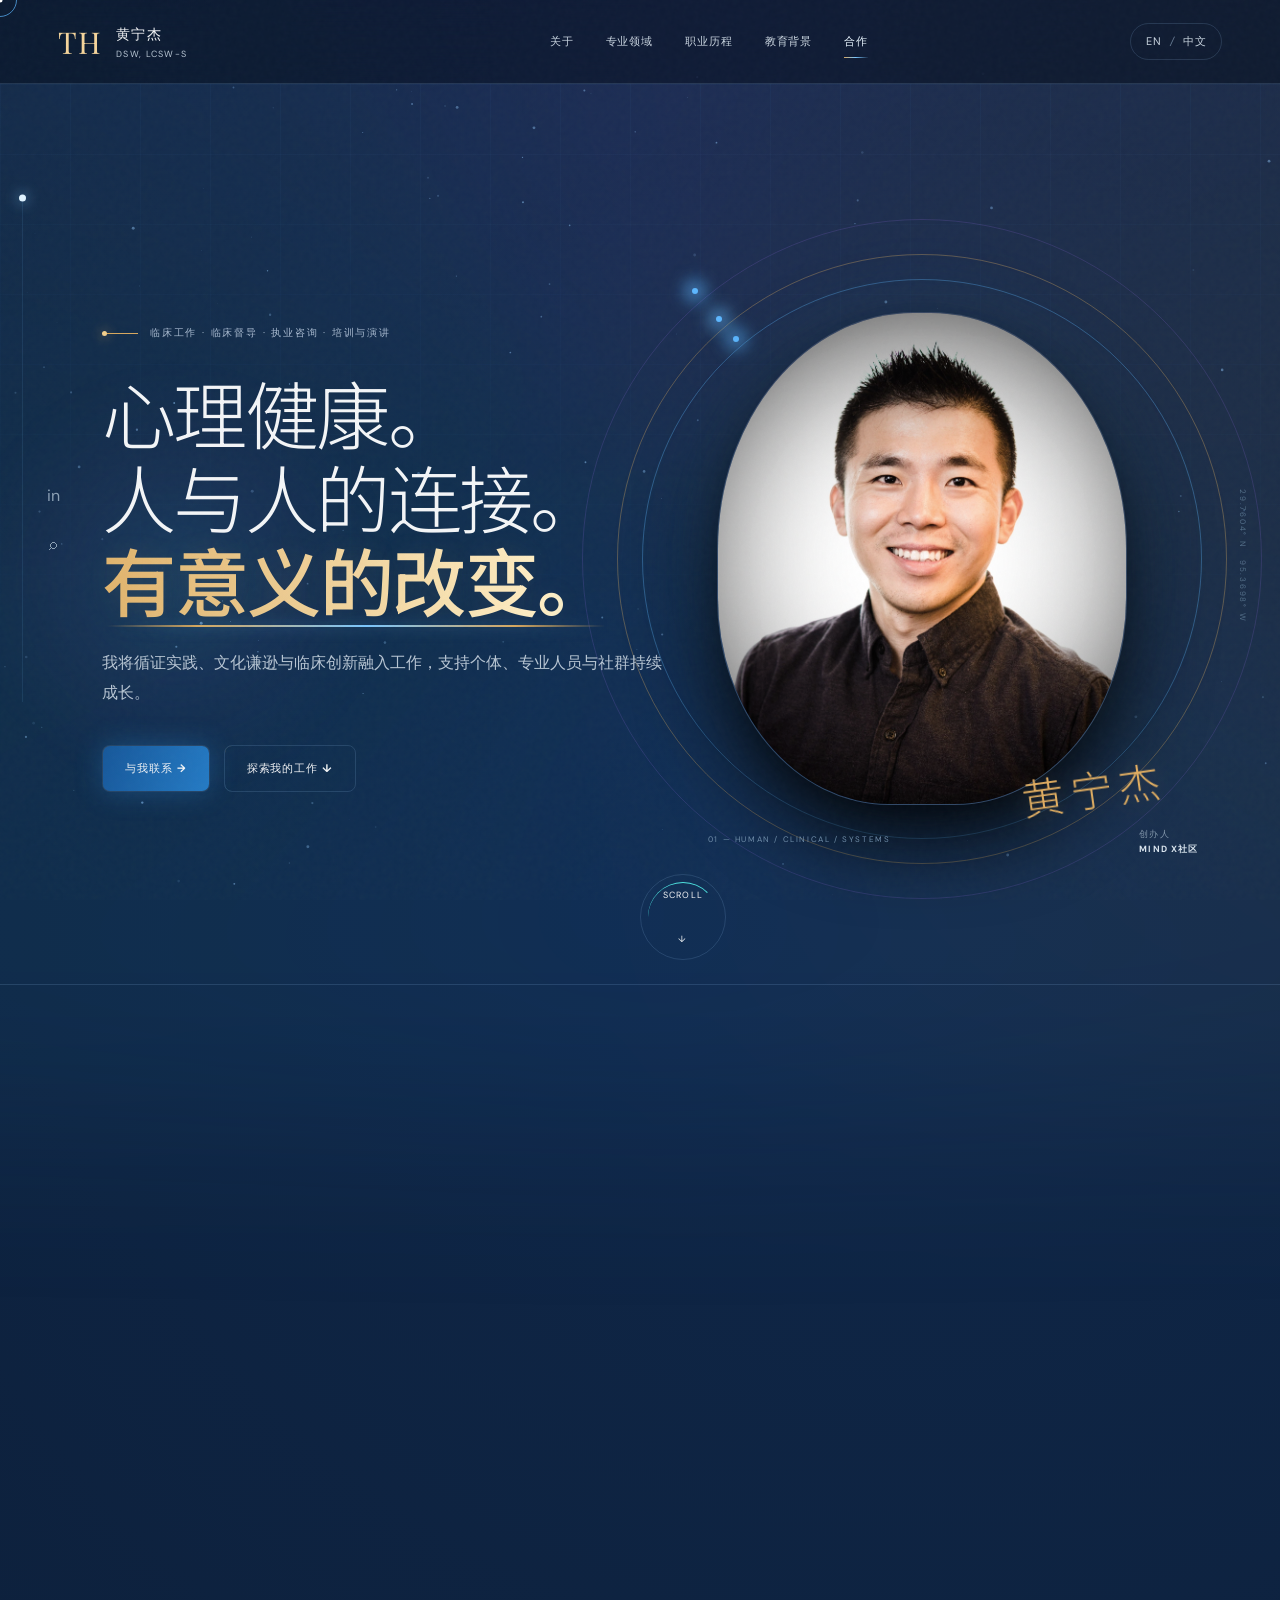
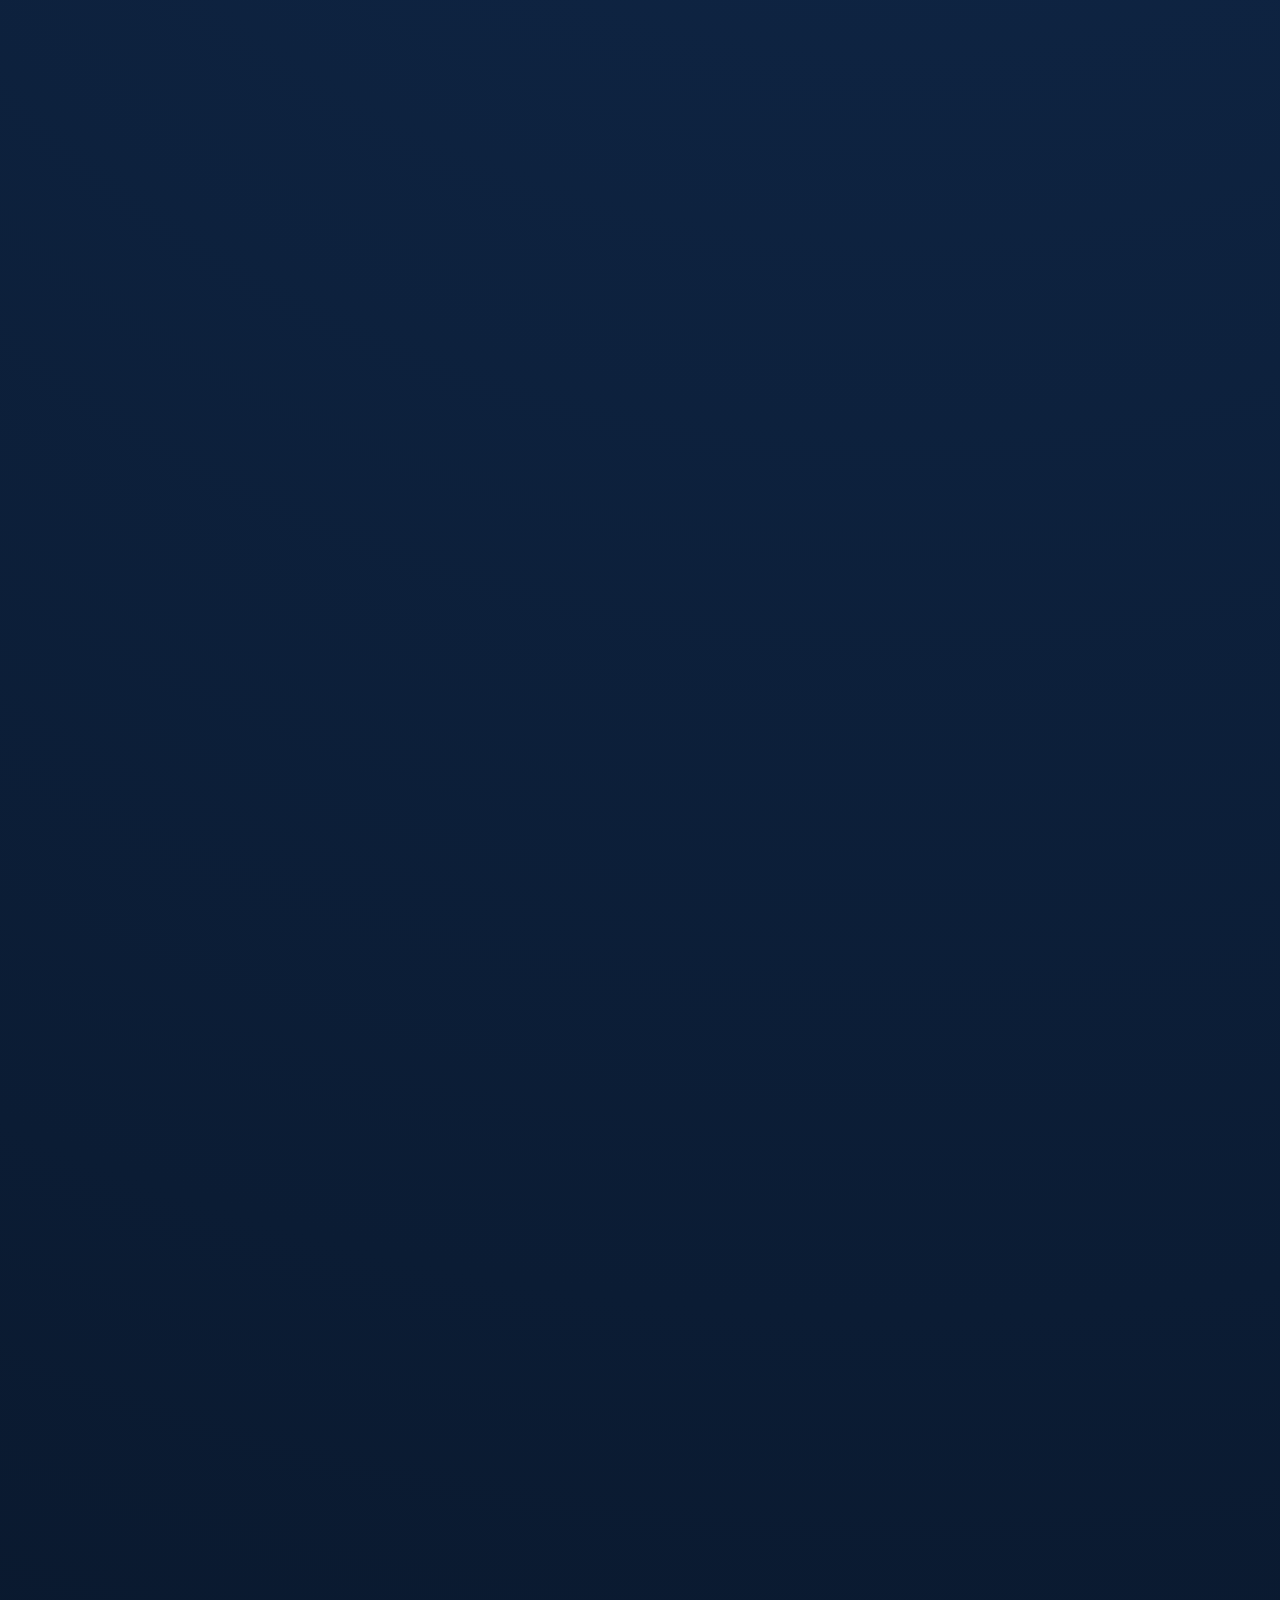
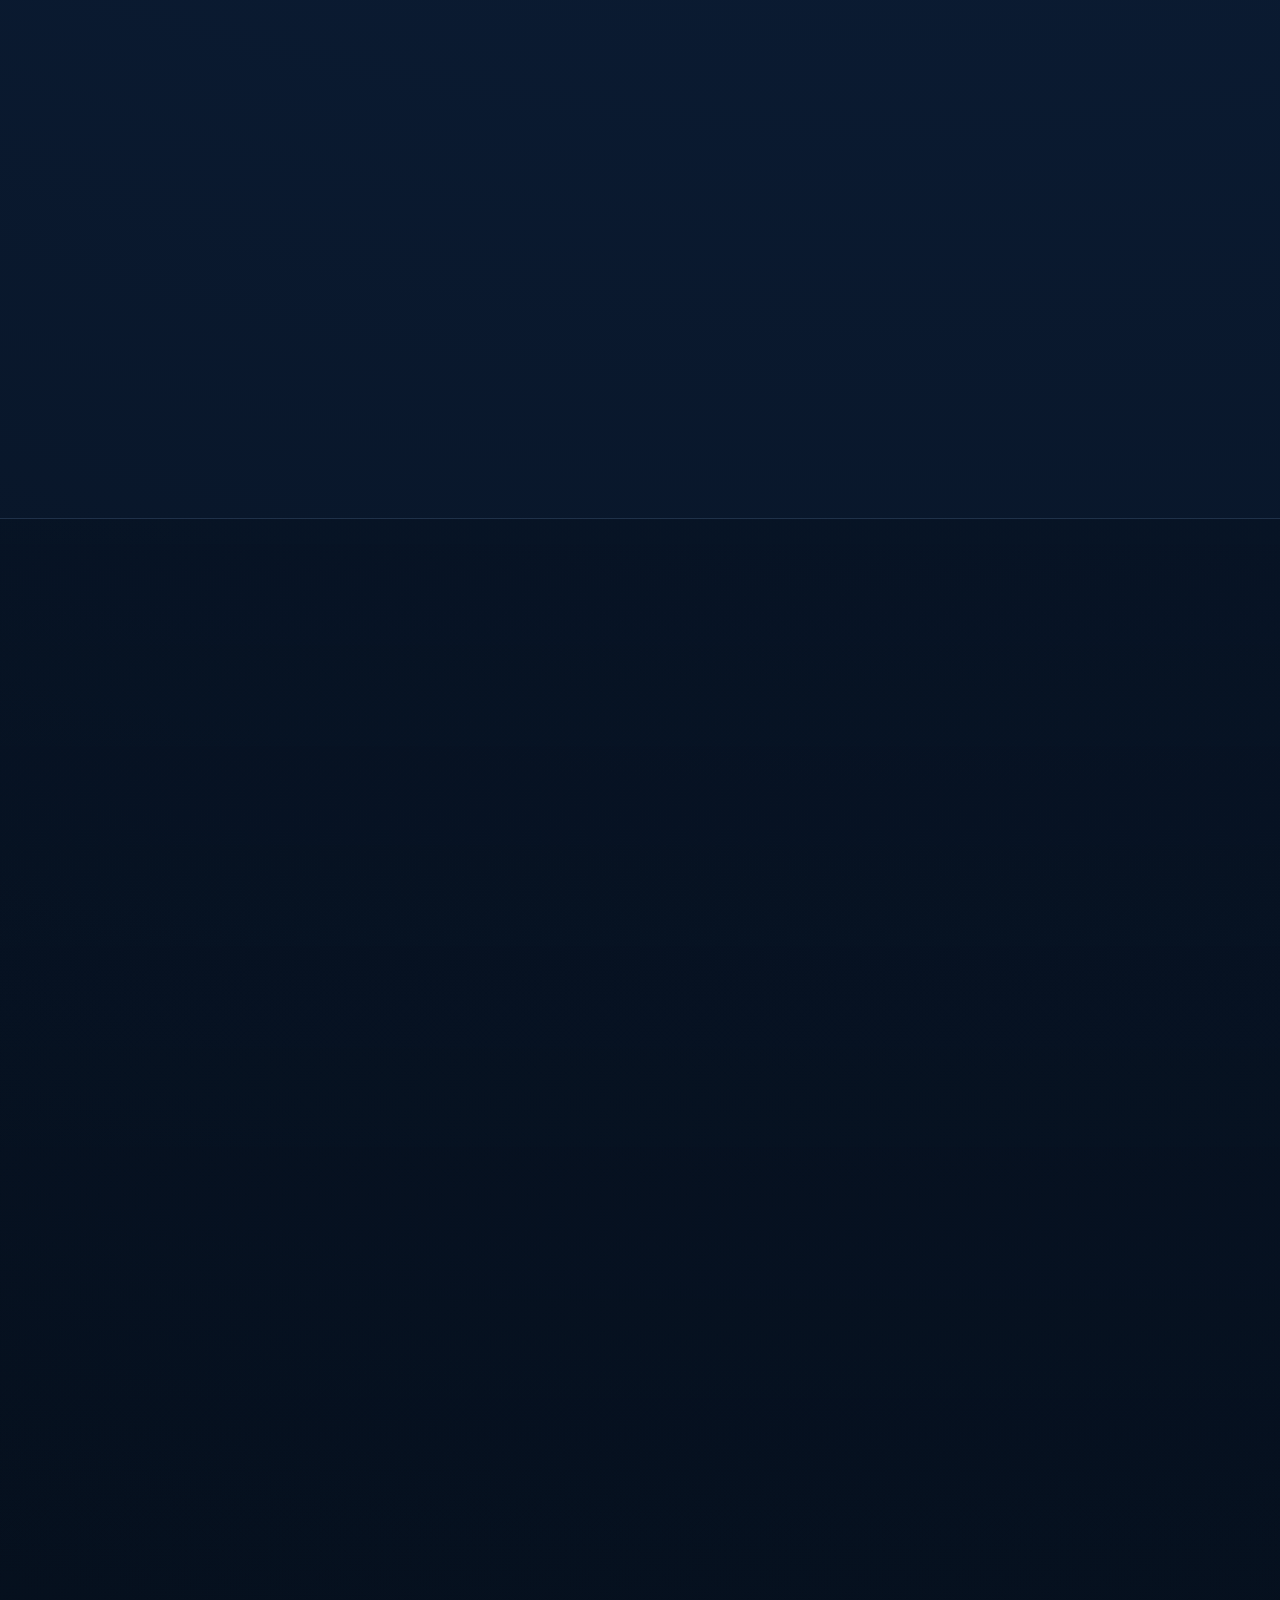
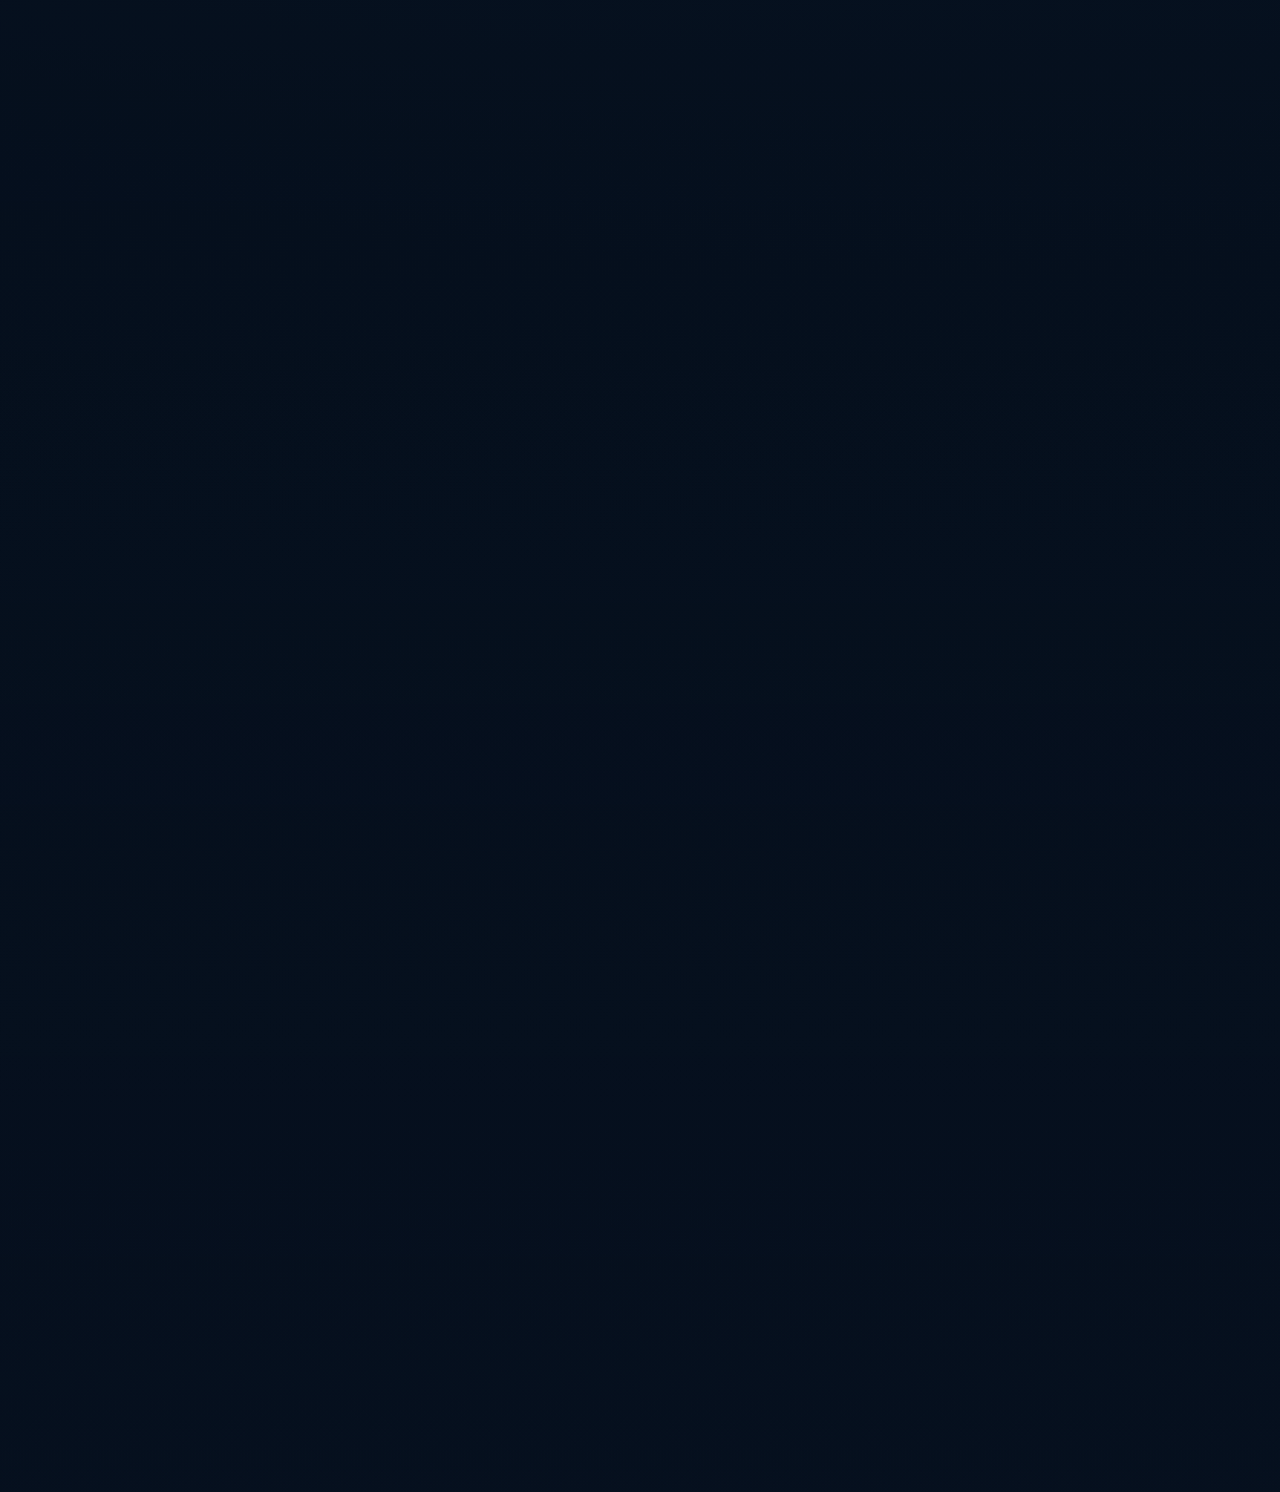
==== commit 02d9962e: "updated" ====
--- a/zh.html
+++ b/zh.html
@@ -1,4 +1,4 @@
-<!doctype html><html lang="zh-CN"><head><meta charset="utf-8"><meta name="viewport" content="width=device-width,initial-scale=1"><title>黄宁杰 DSW, LCSW-S</title><meta name="description" content="黄宁杰 DSW, LCSW-S：临床工作者、督导、创办人、教育者与专业顾问。"><meta name="theme-color" content="#07111f"><link rel="alternate" hreflang="zh-CN" href="zh.html"><link rel="stylesheet" href="style.css?v=signature-v4-7"><link rel="stylesheet" href="motion.css?v=signature-v4-7"></head><body><div class="preloader" aria-hidden="true"><div class="preloader-mark">TH</div><div class="preloader-line"><i></i></div></div><div class="noise"></div><div class="cursor-label">VIEW</div>
+<!doctype html><html lang="zh-CN"><head><meta charset="utf-8"><meta name="viewport" content="width=device-width,initial-scale=1"><title>黄宁杰 DSW, LCSW-S</title><meta name="description" content="黄宁杰 DSW, LCSW-S：临床工作者、督导、创办人、教育者与专业顾问。"><meta name="theme-color" content="#07111f"><meta name="robots" content="index,follow"><meta property="og:type" content="profile"><meta property="og:title" content="黄宁杰 Tim Huang, DSW, LCSW-S"><meta property="og:image" content="assets/tim-huang-profile.jpg"><meta name="twitter:card" content="summary_large_image"><link rel="alternate" hreflang="zh-CN" href="zh.html"><link rel="alternate" hreflang="zh-CN" href="zh.html"><link rel="stylesheet" href="style.css?v=signature-v4-7"><link rel="stylesheet" href="motion.css?v=48-mobile-contact"><link rel="stylesheet" href="v5.css?v=signature-v5"></head><body><div class="preloader" aria-hidden="true"><div class="preloader-mark">TH</div><div class="preloader-line"><i></i></div></div><div class="noise"></div><div class="cursor-label">VIEW</div>
 <canvas id="stars" aria-hidden="true"></canvas><div class="cursor-dot"></div><div class="cursor-ring"></div><div class="progress"></div>
 <header class="nav"><a class="brand magnetic" href="#top"><span class="monogram">TH</span><span>黄宁杰<small>DSW, LCSW-S</small></span></a><nav><a href="#about">关于</a><a href="#expertise">专业领域</a><a href="#journey">职业历程</a><a href="#education">教育背景</a><a href="#contact">合作</a></nav><a class="lang magnetic" href="index.html">EN <i>/</i> 中文</a></header>
 <main id="top">
@@ -23,4 +23,4 @@
 <article class="degree" data-reveal><span>2021</span><div><h3>社会工作博士</h3><p>杜兰大学 · 社会工作</p></div><b>DSW</b></article><article class="degree" data-reveal><span>2016</span><div><h3>理学硕士</h3><p>杜兰大学 · 灾害韧性领导力</p></div><b>MS</b></article><article class="degree" data-reveal><span>2015</span><div><h3>社会工作硕士</h3><p>杜兰大学社会工作学院 · 灾害心理健康与创伤研究</p></div><b>MSW</b></article><article class="degree" data-reveal><span>2014</span><div><h3>理学学士</h3><p>杜兰大学 · 心理学</p></div><b>BS</b></article></div></section>
 <section class="manifesto"><div class="manifesto-orb"></div><p data-reveal>“我希望通过<em>合作</em>推动专业领域的发展——与同行建立伙伴关系、发展督导关系，并创造知识分享与共同成长的空间。”</p><span>— 黄宁杰 DSW, LCSW-S</span></section>
 <section id="contact" class="contact section"><div class="contact-copy" data-reveal><p>05 / 合作</p><h2>一起创造<br><em>有意义的影响。</em></h2><p>欢迎临床工作者、机构与社群与我交流合作、执业咨询、培训与演讲及心理健康创新。</p></div><div class="contact-panel tilt" data-reveal><span>开始交流</span><a class="phone magnetic" href="tel:+13468080603">(346) 808-0603 <b>↗</b></a><button class="copy magnetic" data-copy="(346) 808-0603">复制电话号码</button><a href="https://www.linkedin.com/in/drtimhuang">LinkedIn /drtimhuang ↗</a><small class="copy-status"></small></div></section>
-</main><footer><a class="brand" href="#top"><span class="monogram">TH</span><span>黄宁杰<small>DSW, LCSW-S</small></span></a><p>临床工作者 · 督导 · 创办人 · 教育者 · 专业顾问<br>美国休斯顿</p><div><a href="tel:+13468080603">(346) 808-0603</a><a href="https://www.linkedin.com/in/drtimhuang">LinkedIn</a><a href="https://www.mindx.us">Mind X社区</a></div><div class="footer-end"><span>© Dr. Tim Huang. All rights reserved.</span><a href="#top">BACK TO TOP ↑</a></div></footer><script src="main.js?v=signature-v4-7"></script></body></html>
+</main><footer><a class="brand" href="#top"><span class="monogram">TH</span><span>黄宁杰<small>DSW, LCSW-S</small></span></a><p>临床工作者 · 督导 · 创办人 · 教育者 · 专业顾问<br>美国休斯顿</p><div><a href="tel:+13468080603">(346) 808-0603</a><a href="https://www.linkedin.com/in/drtimhuang">LinkedIn</a><a href="https://www.mindx.us">Mind X社区</a></div><div class="footer-end"><span>© Dr. Tim Huang. All rights reserved.</span><a href="#top">BACK TO TOP ↑</a></div></footer><script src="main.js?v=48-mobile-contact"></script><script src="v5.js?v=signature-v5"></script></body></html>
--- a/motion.css
+++ b/motion.css
@@ -80,3 +80,41 @@
 @keyframes heroLineReveal{0%{opacity:0;transform:translateY(26px) scale(.985);filter:blur(8px)}70%{opacity:1;transform:translateY(-2px) scale(1);filter:blur(0)}100%{opacity:1;transform:none;filter:blur(0)}}
 @media(max-width:650px){.hero h1 .hero-word + .hero-word{margin-left:.20em}}
 @media(prefers-reduced-motion:reduce){.hero h1 .hero-line{opacity:1!important;transform:none!important;filter:none!important;animation:none!important}}
+
+/* V4.8 — mobile-first contact section refinement */
+@media (max-width:650px){
+  .contact{display:block;padding-left:20px;padding-right:20px}
+  .contact-copy{max-width:100%;margin-bottom:30px}
+  .contact-copy h2{font-size:clamp(38px,12vw,54px);line-height:1.04;overflow-wrap:anywhere}
+  .contact-copy>p:last-child{font-size:14px;line-height:1.7;letter-spacing:0;max-width:34rem}
+  .contact-panel{box-sizing:border-box;width:100%;max-width:100%;min-width:0;margin:0;padding:24px 20px;border-radius:16px;display:flex;flex-direction:column;align-items:flex-start;gap:12px;overflow:hidden}
+  .contact-panel>span{font-size:9px;letter-spacing:.14em;line-height:1.4}
+  .contact-panel .phone{display:flex;width:100%;align-items:center;justify-content:space-between;gap:10px;margin:2px 0 0;font-size:clamp(24px,8vw,32px);line-height:1.15;letter-spacing:-.025em;white-space:nowrap}
+  .contact-panel .phone b{flex:0 0 auto;font-size:.72em}
+  .contact-panel .copy{display:block;width:100%;max-width:100%;margin:0;padding:13px 14px;text-align:center;white-space:normal;border-radius:8px}
+  .contact-panel>a:not(.phone){display:block;width:100%;max-width:100%;font-size:12px;line-height:1.5;overflow-wrap:anywhere;word-break:break-word}
+  .contact-panel .copy-status{min-height:1.2em;font-size:10px}
+  .contact-panel:hover{transform:none}
+}
+@media (max-width:380px){
+  .contact{padding-left:16px;padding-right:16px}
+  .contact-panel{padding:22px 16px}
+  .contact-panel .phone{font-size:clamp(22px,7.4vw,28px)}
+}
+
+/* V4.8 - mobile-first contact section refinement */
+@media (max-width:650px){
+.contact{display:block;padding-left:20px;padding-right:20px}
+.contact-copy{max-width:100%;margin-bottom:30px}
+.contact-copy h2{font-size:clamp(38px,12vw,54px);line-height:1.04;overflow-wrap:anywhere}
+.contact-copy>p:last-child{font-size:14px;line-height:1.7;letter-spacing:0;max-width:34rem}
+.contact-panel{box-sizing:border-box;width:100%;max-width:100%;min-width:0;margin:0;padding:24px 20px;border-radius:16px;display:flex;flex-direction:column;align-items:flex-start;gap:12px;overflow:hidden}
+.contact-panel>span{font-size:9px;letter-spacing:.14em;line-height:1.4}
+.contact-panel .phone{display:flex;width:100%;align-items:center;justify-content:space-between;gap:10px;margin:2px 0 0;font-size:clamp(24px,8vw,32px);line-height:1.15;letter-spacing:-.025em;white-space:nowrap}
+.contact-panel .phone b{flex:0 0 auto;font-size:.72em}
+.contact-panel .copy{display:block;width:100%;max-width:100%;margin:0;padding:13px 14px;text-align:center;white-space:normal;border-radius:8px}
+.contact-panel>a:not(.phone){display:block;width:100%;max-width:100%;font-size:12px;line-height:1.5;overflow-wrap:anywhere;word-break:break-word}
+.contact-panel .copy-status{min-height:1.2em;font-size:10px}
+.contact-panel:hover{transform:none}
+}
+@media (max-width:380px){.contact{padding-left:16px;padding-right:16px}.contact-panel{padding:22px 16px}.contact-panel .phone{font-size:clamp(22px,7.4vw,28px)}}
--- a/v5.css
+++ b/v5.css
@@ -0,0 +1,55 @@
+/* Signature V5 — mobile-first interaction, navigation, continuity, performance */
+:root{--v5line:linear-gradient(90deg,#d7a85f,#7ac7ff 48%,rgba(122,199,255,.08))}
+html{scroll-padding-top:92px}.nav nav a{position:relative}.nav nav a::after{content:"";position:absolute;left:0;right:100%;bottom:-9px;height:1px;background:var(--v5line);transition:right .45s ease}.nav nav a.active{color:#e8f5ff}.nav nav a.active::after{right:0}
+.mobile-menu-btn{display:none;border:1px solid rgba(122,199,255,.22);background:rgba(7,17,31,.7);color:#e9f4ff;width:42px;height:42px;border-radius:50%;place-items:center;font-size:18px;cursor:pointer}.mobile-drawer{display:none}
+.section{content-visibility:auto;contain-intrinsic-size:900px}.hero{content-visibility:visible}
+/* page-spanning connection line */
+.connection-thread{position:fixed;z-index:8;left:22px;top:22%;height:56%;width:1px;background:rgba(122,199,255,.10);pointer-events:none}.connection-thread i{display:block;width:1px;height:var(--thread,0%);background:linear-gradient(#d7a85f,#7ac7ff,#9f8cff);box-shadow:0 0 12px rgba(122,199,255,.5);transition:height .12s linear}.connection-thread b{position:absolute;left:-3px;top:var(--thread,0%);width:7px;height:7px;border-radius:50%;background:#dff3ff;box-shadow:0 0 14px #7ac7ff;transform:translateY(-50%);transition:top .12s linear}
+/* tactile cards */
+.feature-card{transition:transform .55s cubic-bezier(.2,.8,.2,1),border-color .45s,box-shadow .45s}.feature-card:nth-child(1){--card-accent:#7ac7ff}.feature-card:nth-child(2){--card-accent:#b99cff}.feature-card:nth-child(3){--card-accent:#d7a85f}.feature-card:nth-child(4){--card-accent:#79d6d0}.feature-card .icon{color:var(--card-accent)}.feature-card:hover{box-shadow:0 26px 80px rgba(0,0,0,.35),0 0 40px color-mix(in srgb,var(--card-accent) 14%,transparent)}
+/* touch ripple */
+.touch-ripple{position:absolute;width:12px;height:12px;border-radius:50%;background:rgba(210,237,255,.28);transform:translate(-50%,-50%) scale(0);animation:v5Ripple .65s ease-out forwards;pointer-events:none;z-index:20}@keyframes v5Ripple{to{transform:translate(-50%,-50%) scale(18);opacity:0}}
+/* timeline stronger active state */
+.milestone.active{transform:translateY(-5px);border-color:rgba(122,199,255,.55);box-shadow:0 18px 50px rgba(0,0,0,.28),0 0 30px rgba(122,199,255,.09)}.timeline-detail{transition:opacity .35s,transform .5s cubic-bezier(.2,.8,.2,1)}
+/* closing cadence */
+.contact{position:relative}.contact::before{content:"";position:absolute;left:50%;top:0;width:min(72vw,900px);height:1px;transform:translateX(-50%);background:linear-gradient(90deg,transparent,rgba(122,199,255,.35),rgba(215,168,95,.35),transparent)}
+@media(max-width:900px){
+ .connection-thread{display:none}.nav{padding-left:18px!important;padding-right:18px!important}.nav>nav{display:none!important}.mobile-menu-btn{display:grid;margin-left:auto}.nav>.lang{margin-left:8px}
+ .mobile-drawer{display:flex;position:fixed;z-index:180;inset:0;background:rgba(3,9,20,.94);backdrop-filter:blur(22px);padding:110px 28px 40px;flex-direction:column;gap:5px;opacity:0;visibility:hidden;transform:translateY(-12px);transition:.45s cubic-bezier(.2,.8,.2,1)}.mobile-drawer.open{opacity:1;visibility:visible;transform:none}.mobile-drawer a{font-family:var(--serif);font-size:clamp(30px,9vw,52px);padding:10px 0;color:#edf6ff;border-bottom:1px solid rgba(122,199,255,.10)}.mobile-drawer small{margin-top:auto;color:#6f8da9;letter-spacing:.16em}
+ body.menu-open{overflow:hidden}
+ .hero{min-height:auto!important;padding-top:128px!important;padding-bottom:70px!important}.hero-copy{padding-top:0!important}.hero h1{font-size:clamp(47px,12.5vw,78px)!important;line-height:.91!important}.hero h1 .hero-word + .hero-word{margin-left:.18em}.hero-copy>p{max-width:34rem}.hero .actions{display:grid!important;grid-template-columns:1fr!important;width:100%;max-width:430px}.hero .btn{justify-content:space-between;width:100%}
+ .portrait-stage{margin-top:34px!important;transform:none!important}.hero-grid{transform:none!important}.social-rail,.hero-coordinates{display:none!important}
+ .feature-card{transform:none!important}.feature-card:active{transform:scale(.985)!important}.tilt{transform:none!important}
+ .contact{grid-template-columns:1fr!important;gap:36px!important}.contact-panel{box-sizing:border-box!important;width:100%!important;max-width:100%!important;min-width:0!important;padding:24px 20px!important;overflow:hidden}.contact-panel .phone{font-size:clamp(24px,8vw,36px)!important;white-space:nowrap!important;max-width:100%}.contact-panel .copy{width:100%!important;min-height:48px}.contact-panel>a:not(.phone){overflow-wrap:anywhere}
+}
+@media(max-width:430px){.nav .brand>span:last-child{display:none}.nav>.lang{font-size:10px}.hero{padding-left:18px!important;padding-right:18px!important}.hero h1{font-size:clamp(42px,12vw,58px)!important}.hero h1 .hero-word + .hero-word{margin-left:.16em}.contact-panel .phone{font-size:clamp(22px,7.4vw,31px)!important}.section{padding-left:18px!important;padding-right:18px!important}}
+@media(prefers-reduced-motion:reduce){html{scroll-behavior:auto!important}.connection-thread i,.connection-thread b{transition:none}.mobile-drawer{transition:none}.touch-ripple{display:none}}
+
+/* V5.1 — Expertise tag layout fix */
+.feature-card {
+  display: flex;
+  flex-direction: column;
+}
+.feature-card .icon {
+  flex: 0 0 auto;
+}
+.feature-card h3,
+.feature-card p {
+  flex: 0 0 auto;
+}
+.feature-card .tags {
+  position: static !important;
+  margin-top: auto;
+  padding-top: 24px;
+  line-height: 1.55;
+  min-height: 38px;
+  overflow-wrap: anywhere;
+}
+@media (max-width: 760px) {
+  .feature-card {
+    min-height: 0;
+  }
+  .feature-card .tags {
+    padding-top: 20px;
+  }
+}
